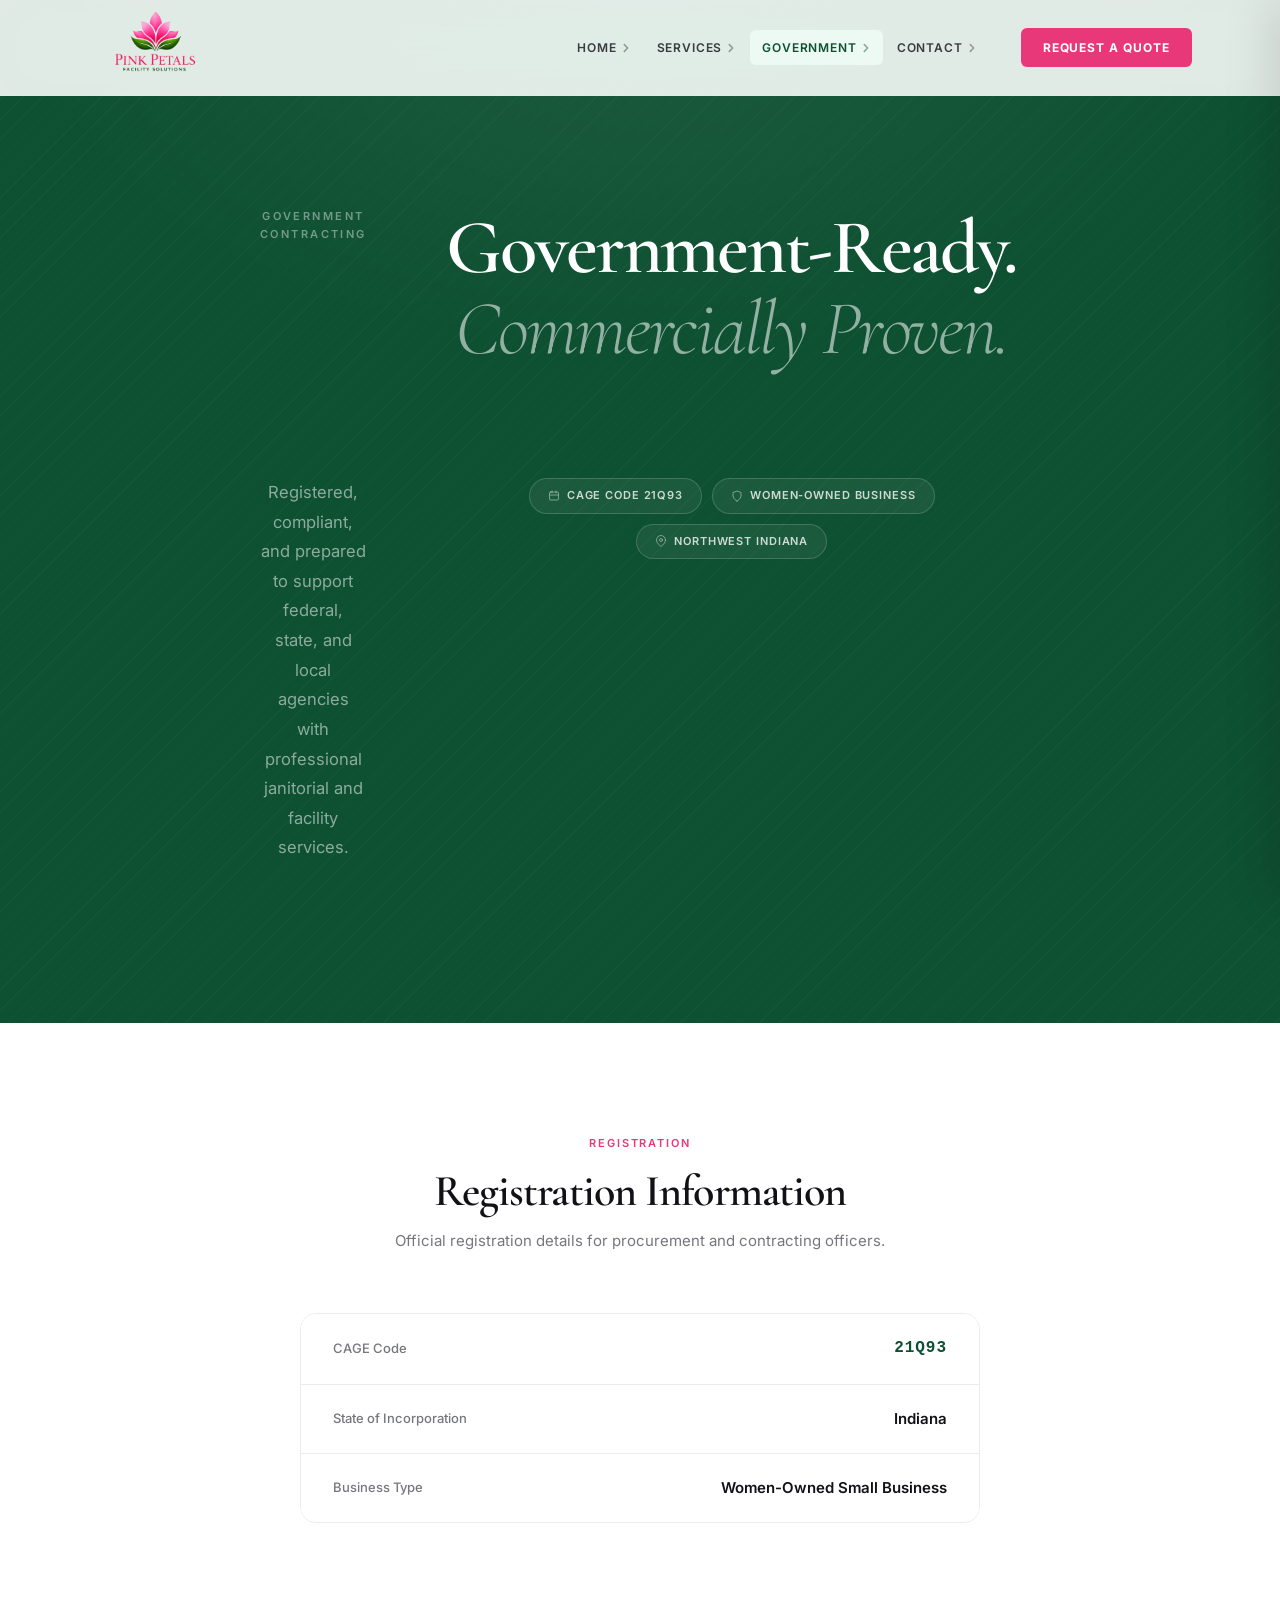
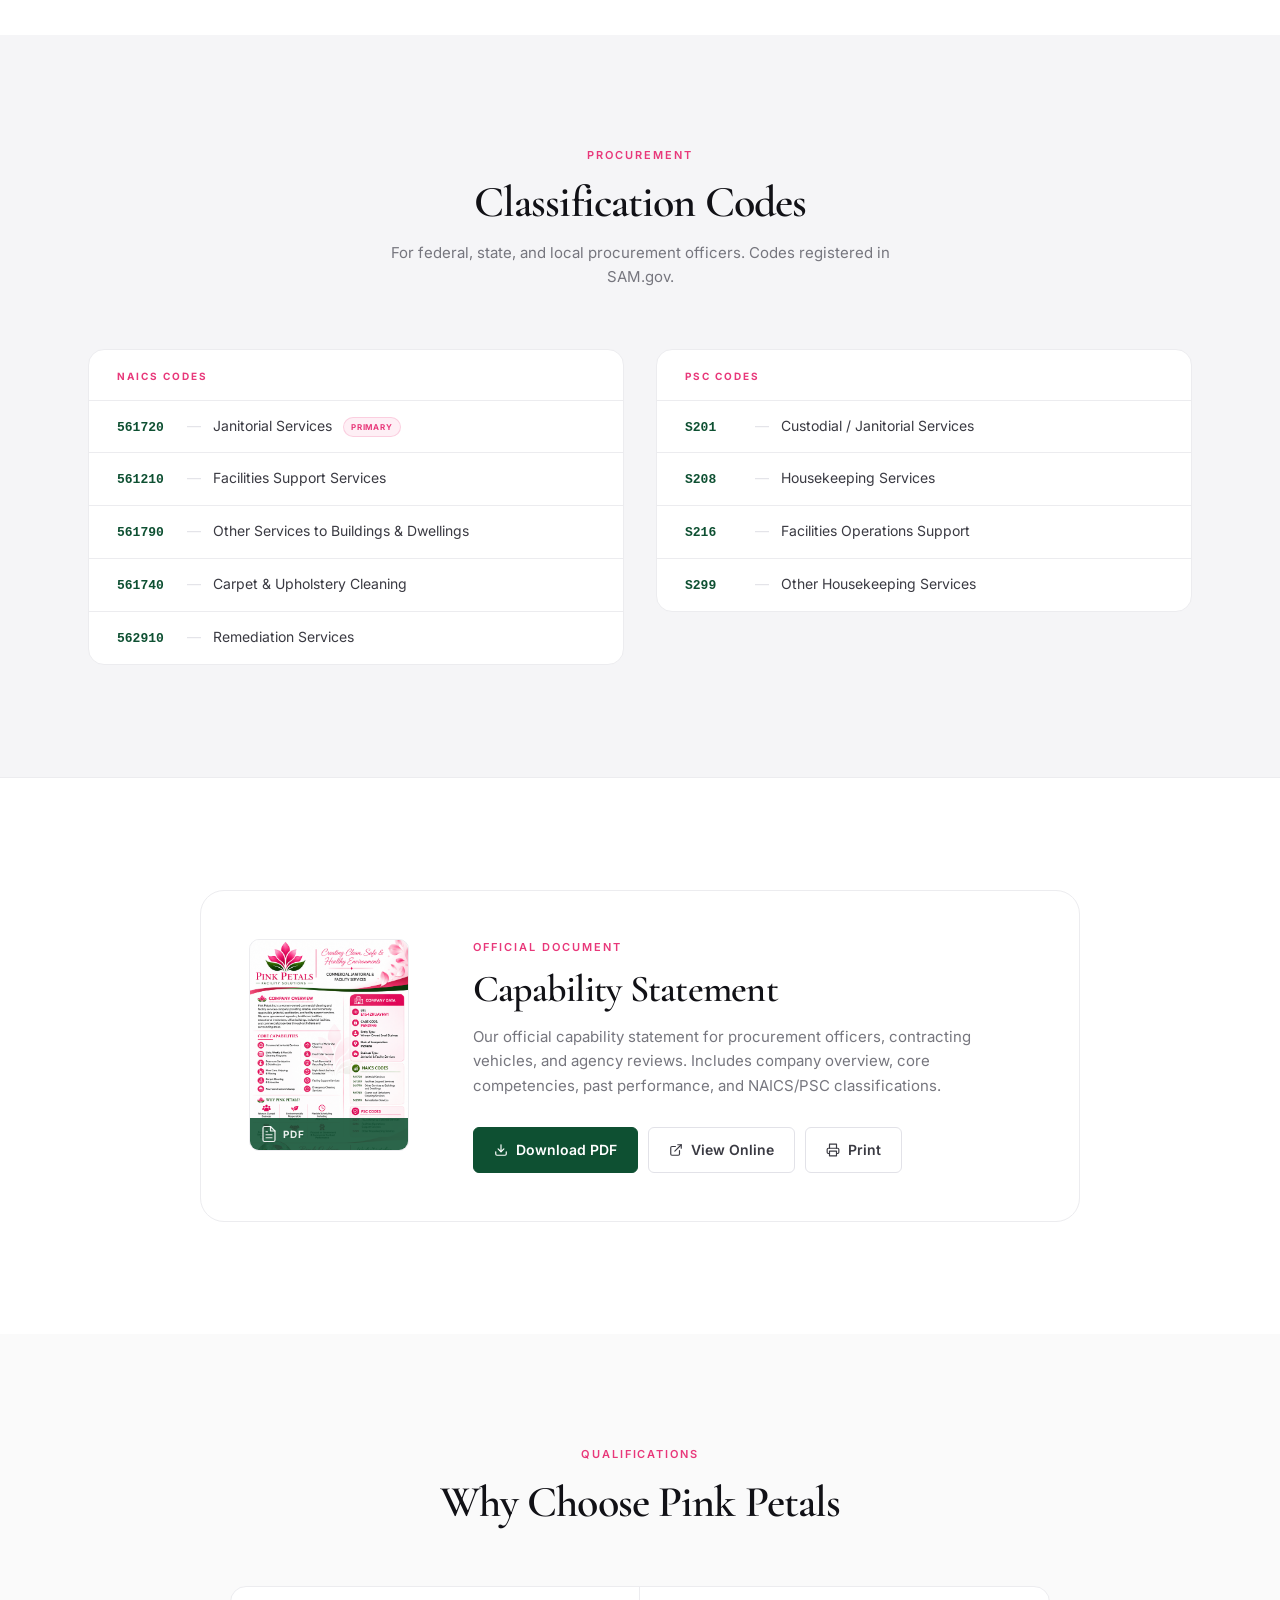
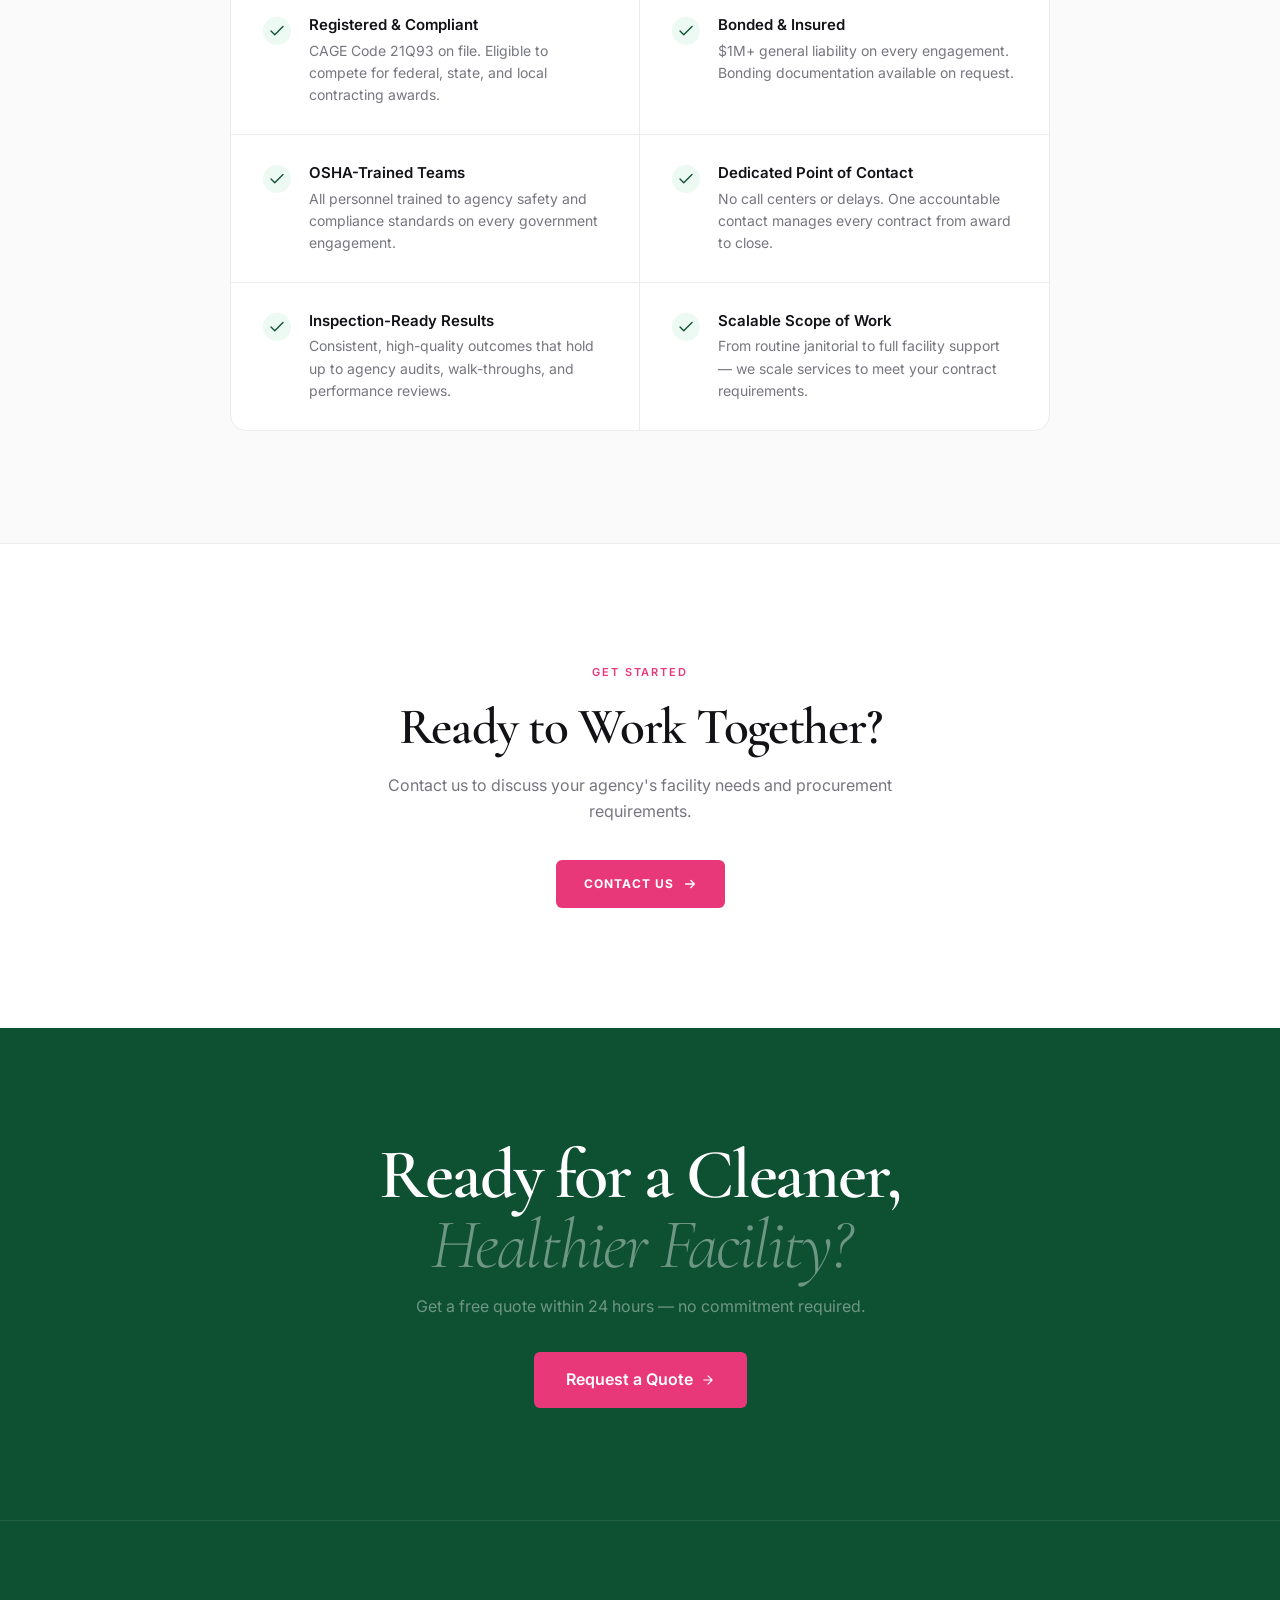
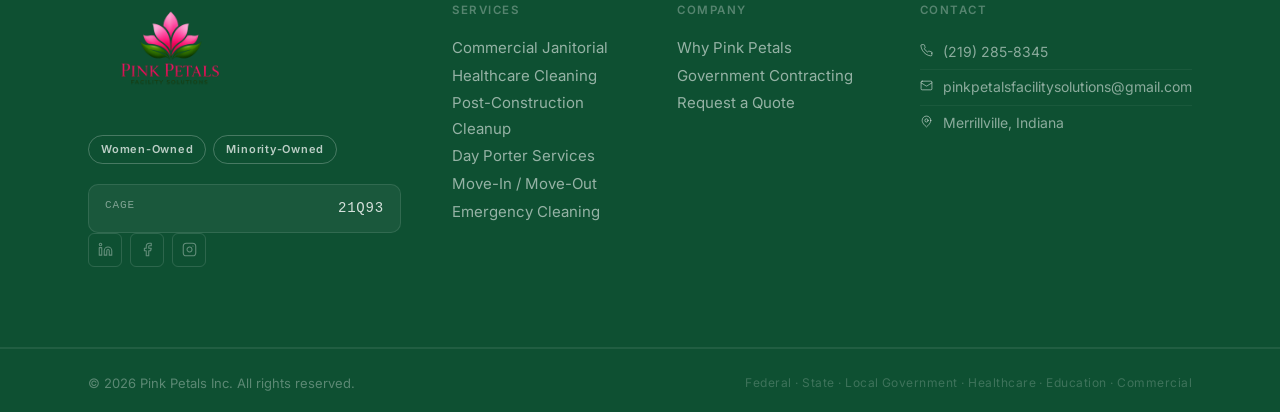
==== government.html @ 4d85bb8c "Comprehensive nav, footer, and services page overhaul Nav changes (index.html, government.html, page" ====
<!DOCTYPE html>
<html lang="en">
<head>
  <meta charset="UTF-8">
  <meta name="viewport" content="width=device-width, initial-scale=1.0">
  <title>Government Contracting — Pink Petals Facility Solutions</title>
  <meta name="description" content="Pink Petals Facility Solutions — CAGE Code 21Q93. Women-owned facility services company registered for federal, state, and local government cleaning and facility support contracts.">
  <link rel="preconnect" href="https://fonts.googleapis.com">
  <link rel="preconnect" href="https://fonts.gstatic.com" crossorigin>
  <link href="https://fonts.googleapis.com/css2?family=Cormorant+Garamond:ital,wght@0,300;0,400;0,600;1,300;1,400;1,600&family=Inter:wght@300;400;500;600;700&display=swap" rel="stylesheet">
  <link rel="stylesheet" href="css/styles.css">
  <link rel="icon" href="images/logo.png" type="image/png">
</head>
<body>


<!-- ══════════════════════════════════════════════════
     NAVIGATION
══════════════════════════════════════════════════ -->
<header class="nav" id="site-nav">
  <div class="nav-inner">

    <a href="index.html" class="nav-logo" aria-label="Pink Petals Facility Solutions — Home">
      <img src="images/logo.png" alt="Pink Petals Facility Solutions" class="nav-logo-img"
           onerror="this.style.display='none'">
    </a>

    <nav class="nav-links" aria-label="Main navigation">
      <a href="index.html" class="nav-link">Home
        <svg class="nav-link-chevron" width="10" height="10" viewBox="0 0 12 12" fill="none" stroke="currentColor" stroke-width="2" stroke-linecap="round" stroke-linejoin="round" aria-hidden="true"><polyline points="4 2 8 6 4 10"/></svg>
      </a>
      <a href="pages/services.html" class="nav-link">Services
        <svg class="nav-link-chevron" width="10" height="10" viewBox="0 0 12 12" fill="none" stroke="currentColor" stroke-width="2" stroke-linecap="round" stroke-linejoin="round" aria-hidden="true"><polyline points="4 2 8 6 4 10"/></svg>
      </a>
      <a href="government.html" class="nav-link" aria-current="page">Government
        <svg class="nav-link-chevron" width="10" height="10" viewBox="0 0 12 12" fill="none" stroke="currentColor" stroke-width="2" stroke-linecap="round" stroke-linejoin="round" aria-hidden="true"><polyline points="4 2 8 6 4 10"/></svg>
      </a>
      <a href="index.html#contact" class="nav-link">Contact
        <svg class="nav-link-chevron" width="10" height="10" viewBox="0 0 12 12" fill="none" stroke="currentColor" stroke-width="2" stroke-linecap="round" stroke-linejoin="round" aria-hidden="true"><polyline points="4 2 8 6 4 10"/></svg>
      </a>
    </nav>

    <a href="index.html#contact" class="nav-cta">Request a Quote</a>

    <button class="nav-burger" aria-label="Open menu" aria-expanded="false">
      <span></span><span></span><span></span>
    </button>

  </div>
</header>

<!-- Mobile drawer -->
<div class="drawer" id="drawer" aria-hidden="true">
  <div class="drawer-top">
    <img src="images/logo.png" alt="Pink Petals" class="drawer-logo"
         onerror="this.style.display='none'">
    <button class="drawer-x" aria-label="Close menu">&#x2715;</button>
  </div>
  <nav class="drawer-nav" aria-label="Mobile navigation">
    <a href="index.html"           class="drawer-link">Home</a>
    <a href="pages/services.html"  class="drawer-link">Services</a>
    <a href="government.html"      class="drawer-link" aria-current="page">Government</a>
    <a href="index.html#contact"   class="drawer-link">Contact</a>
  </nav>
  <div class="drawer-foot">
    <a href="index.html#contact" class="drawer-btn">Request a Quote</a>
    <a href="tel:2192858345" class="drawer-tel">(219) 285-8345</a>
  </div>
</div>
<div class="drawer-scrim" id="drawer-scrim"></div>


<!-- ══════════════════════════════════════════════════
     HERO
══════════════════════════════════════════════════ -->
<section class="government">
  <div class="wrap">
    <div class="gov-top">

      <span class="gov-eyebrow">Government Contracting</span>

      <h1 class="gov-h2">
        Government-Ready.<br>
        <em>Commercially Proven.</em>
      </h1>

      <p class="gov-lead">
        Registered, compliant, and prepared to support federal, state, and local agencies
        with professional janitorial and facility services.
      </p>

      <div class="gov-hero-badges">
        <span class="gov-hero-badge">
          <svg width="12" height="12" viewBox="0 0 24 24" fill="none" stroke="currentColor" stroke-width="2" stroke-linecap="round" stroke-linejoin="round" aria-hidden="true"><rect x="3" y="4" width="18" height="16" rx="2"/><path d="M16 2v4M8 2v4M3 10h18"/></svg>
          CAGE Code 21Q93
        </span>
        <span class="gov-hero-badge">
          <svg width="12" height="12" viewBox="0 0 24 24" fill="none" stroke="currentColor" stroke-width="2" stroke-linecap="round" stroke-linejoin="round" aria-hidden="true"><path d="M12 22s8-4 8-10V5l-8-3-8 3v7c0 6 8 10 8 10z"/></svg>
          Women-Owned Business
        </span>
        <span class="gov-hero-badge">
          <svg width="12" height="12" viewBox="0 0 24 24" fill="none" stroke="currentColor" stroke-width="2" stroke-linecap="round" stroke-linejoin="round" aria-hidden="true"><path d="M21 10c0 7-9 13-9 13s-9-6-9-13a9 9 0 0 1 18 0z"/><circle cx="12" cy="10" r="3"/></svg>
          Northwest Indiana
        </span>
      </div>

    </div>
  </div>
</section>


<!-- ══════════════════════════════════════════════════
     REGISTRATION INFORMATION
══════════════════════════════════════════════════ -->
<section class="gov-reg-section" aria-label="Registration Information">
  <div class="wrap">

    <div class="gov-reg-intro">
      <p class="eyebrow gov-reg-eyebrow">Registration</p>
      <h2 class="gov-reg-h2">Registration Information</h2>
      <p class="gov-reg-sub">Official registration details for procurement and contracting officers.</p>
    </div>

    <div class="gov-reg-card" data-reveal="up">
      <div class="gov-reg-row">
        <span class="gov-reg-label">CAGE Code</span>
        <span class="gov-reg-value gov-reg-mono">21Q93</span>
      </div>
      <div class="gov-reg-row">
        <span class="gov-reg-label">State of Incorporation</span>
        <span class="gov-reg-value">Indiana</span>
      </div>
      <div class="gov-reg-row gov-reg-row--last">
        <span class="gov-reg-label">Business Type</span>
        <span class="gov-reg-value">Women-Owned Small Business</span>
      </div>
    </div>

  </div>
</section>


<!-- ══════════════════════════════════════════════════
     NAICS & PSC CODES
══════════════════════════════════════════════════ -->
<section class="gov-codes-section" aria-labelledby="codes-heading">
  <div class="wrap">

    <div class="gov-codes-head" data-reveal="up">
      <p class="eyebrow gov-codes-eyebrow">Procurement</p>
      <h2 class="gov-codes-h2" id="codes-heading">Classification Codes</h2>
      <p class="gov-codes-sub">For federal, state, and local procurement officers. Codes registered in SAM.gov.</p>
    </div>

    <div class="gov-codes-grid" data-reveal="up" data-delay="30">

      <!-- NAICS -->
      <div class="gov-code-block">
        <span class="gov-code-label">NAICS Codes</span>

        <div class="gov-code-row">
          <span class="gov-code-num">561720</span>
          <span class="gov-code-sep">—</span>
          <span class="gov-code-desc">Janitorial Services <span class="gtb-primary">Primary</span></span>
        </div>
        <div class="gov-code-row">
          <span class="gov-code-num">561210</span>
          <span class="gov-code-sep">—</span>
          <span class="gov-code-desc">Facilities Support Services</span>
        </div>
        <div class="gov-code-row">
          <span class="gov-code-num">561790</span>
          <span class="gov-code-sep">—</span>
          <span class="gov-code-desc">Other Services to Buildings &amp; Dwellings</span>
        </div>
        <div class="gov-code-row">
          <span class="gov-code-num">561740</span>
          <span class="gov-code-sep">—</span>
          <span class="gov-code-desc">Carpet &amp; Upholstery Cleaning</span>
        </div>
        <div class="gov-code-row gov-code-row--last">
          <span class="gov-code-num">562910</span>
          <span class="gov-code-sep">—</span>
          <span class="gov-code-desc">Remediation Services</span>
        </div>
      </div>

      <!-- PSC -->
      <div class="gov-code-block">
        <span class="gov-code-label">PSC Codes</span>

        <div class="gov-code-row">
          <span class="gov-code-num">S201</span>
          <span class="gov-code-sep">—</span>
          <span class="gov-code-desc">Custodial / Janitorial Services</span>
        </div>
        <div class="gov-code-row">
          <span class="gov-code-num">S208</span>
          <span class="gov-code-sep">—</span>
          <span class="gov-code-desc">Housekeeping Services</span>
        </div>
        <div class="gov-code-row">
          <span class="gov-code-num">S216</span>
          <span class="gov-code-sep">—</span>
          <span class="gov-code-desc">Facilities Operations Support</span>
        </div>
        <div class="gov-code-row gov-code-row--last">
          <span class="gov-code-num">S299</span>
          <span class="gov-code-sep">—</span>
          <span class="gov-code-desc">Other Housekeeping Services</span>
        </div>
      </div>

    </div>
  </div>
</section>


<!-- ══════════════════════════════════════════════════
     CAPABILITY STATEMENT
══════════════════════════════════════════════════ -->
<section class="gov-cap-section" aria-labelledby="cap-heading">
  <div class="wrap">

    <div class="gov-cap-card" data-reveal="up">

      <div class="gov-cap-thumb" aria-hidden="true">
        <img src="images/capability-statement.png"
             alt="Capability Statement document preview"
             class="gov-cap-img"
             onerror="this.parentElement.classList.add('gov-cap-thumb--fallback')">
        <div class="gov-cap-thumb-overlay">
          <svg width="18" height="18" viewBox="0 0 24 24" fill="none" stroke="currentColor" stroke-width="1.6" stroke-linecap="round" stroke-linejoin="round"><path d="M14 2H6a2 2 0 0 0-2 2v16a2 2 0 0 0 2 2h12a2 2 0 0 0 2-2V8z"/><polyline points="14 2 14 8 20 8"/><line x1="16" y1="13" x2="8" y2="13"/><line x1="16" y1="17" x2="8" y2="17"/><polyline points="10 9 9 9 8 9"/></svg>
          PDF
        </div>
      </div>

      <div class="gov-cap-info">
        <p class="eyebrow gov-cap-eyebrow" id="cap-heading">Official Document</p>
        <h2 class="gov-cap-h2">Capability Statement</h2>
        <p class="gov-cap-desc">Our official capability statement for procurement officers, contracting vehicles, and agency reviews. Includes company overview, core competencies, past performance, and NAICS/PSC classifications.</p>
        <div class="gov-cap-actions">
          <a href="images/capability-statement.png" download="PinkPetals-CapabilityStatement.png" class="gov-cap-btn gov-cap-btn--primary">
            <svg width="14" height="14" viewBox="0 0 24 24" fill="none" stroke="currentColor" stroke-width="2" stroke-linecap="round" stroke-linejoin="round" aria-hidden="true"><path d="M21 15v4a2 2 0 0 1-2 2H5a2 2 0 0 1-2-2v-4"/><polyline points="7 10 12 15 17 10"/><line x1="12" y1="15" x2="12" y2="3"/></svg>
            Download PDF
          </a>
          <a href="images/capability-statement.png" target="_blank" rel="noopener" class="gov-cap-btn gov-cap-btn--ghost">
            <svg width="14" height="14" viewBox="0 0 24 24" fill="none" stroke="currentColor" stroke-width="2" stroke-linecap="round" stroke-linejoin="round" aria-hidden="true"><path d="M18 13v6a2 2 0 0 1-2 2H5a2 2 0 0 1-2-2V8a2 2 0 0 1 2-2h6"/><polyline points="15 3 21 3 21 9"/><line x1="10" y1="14" x2="21" y2="3"/></svg>
            View Online
          </a>
          <button class="gov-cap-btn gov-cap-btn--ghost" onclick="var w=window.open('images/capability-statement.png','_blank');w&&w.addEventListener('load',function(){w.print();});" aria-label="Print capability statement">
            <svg width="14" height="14" viewBox="0 0 24 24" fill="none" stroke="currentColor" stroke-width="2" stroke-linecap="round" stroke-linejoin="round" aria-hidden="true"><polyline points="6 9 6 2 18 2 18 9"/><path d="M6 18H4a2 2 0 0 1-2-2v-5a2 2 0 0 1 2-2h16a2 2 0 0 1 2 2v5a2 2 0 0 1-2 2h-2"/><rect x="6" y="14" width="12" height="8"/></svg>
            Print
          </button>
        </div>
      </div>

    </div>
  </div>
</section>


<!-- ══════════════════════════════════════════════════
     QUALIFICATIONS
══════════════════════════════════════════════════ -->
<section class="gov-qual-section" aria-labelledby="qual-heading">
  <div class="wrap">

    <div class="gov-qual-head" data-reveal="up">
      <p class="eyebrow gov-qual-eyebrow">Qualifications</p>
      <h2 class="gov-qual-h2" id="qual-heading">Why Choose Pink Petals</h2>
    </div>

    <div class="gov-qual-list" data-reveal="up" data-delay="30">

      <div class="gov-qual-item">
        <div class="gov-qual-icon" aria-hidden="true">
          <svg width="18" height="18" viewBox="0 0 24 24" fill="none" stroke="currentColor" stroke-width="1.8" stroke-linecap="round" stroke-linejoin="round"><polyline points="20 6 9 17 4 12"/></svg>
        </div>
        <div class="gov-qual-body">
          <strong class="gov-qual-title">Registered &amp; Compliant</strong>
          <p class="gov-qual-desc">CAGE Code 21Q93 on file. Eligible to compete for federal, state, and local contracting awards.</p>
        </div>
      </div>

      <div class="gov-qual-item">
        <div class="gov-qual-icon" aria-hidden="true">
          <svg width="18" height="18" viewBox="0 0 24 24" fill="none" stroke="currentColor" stroke-width="1.8" stroke-linecap="round" stroke-linejoin="round"><polyline points="20 6 9 17 4 12"/></svg>
        </div>
        <div class="gov-qual-body">
          <strong class="gov-qual-title">Bonded &amp; Insured</strong>
          <p class="gov-qual-desc">$1M+ general liability on every engagement. Bonding documentation available on request.</p>
        </div>
      </div>

      <div class="gov-qual-item">
        <div class="gov-qual-icon" aria-hidden="true">
          <svg width="18" height="18" viewBox="0 0 24 24" fill="none" stroke="currentColor" stroke-width="1.8" stroke-linecap="round" stroke-linejoin="round"><polyline points="20 6 9 17 4 12"/></svg>
        </div>
        <div class="gov-qual-body">
          <strong class="gov-qual-title">OSHA-Trained Teams</strong>
          <p class="gov-qual-desc">All personnel trained to agency safety and compliance standards on every government engagement.</p>
        </div>
      </div>

      <div class="gov-qual-item">
        <div class="gov-qual-icon" aria-hidden="true">
          <svg width="18" height="18" viewBox="0 0 24 24" fill="none" stroke="currentColor" stroke-width="1.8" stroke-linecap="round" stroke-linejoin="round"><polyline points="20 6 9 17 4 12"/></svg>
        </div>
        <div class="gov-qual-body">
          <strong class="gov-qual-title">Dedicated Point of Contact</strong>
          <p class="gov-qual-desc">No call centers or delays. One accountable contact manages every contract from award to close.</p>
        </div>
      </div>

      <div class="gov-qual-item">
        <div class="gov-qual-icon" aria-hidden="true">
          <svg width="18" height="18" viewBox="0 0 24 24" fill="none" stroke="currentColor" stroke-width="1.8" stroke-linecap="round" stroke-linejoin="round"><polyline points="20 6 9 17 4 12"/></svg>
        </div>
        <div class="gov-qual-body">
          <strong class="gov-qual-title">Inspection-Ready Results</strong>
          <p class="gov-qual-desc">Consistent, high-quality outcomes that hold up to agency audits, walk-throughs, and performance reviews.</p>
        </div>
      </div>

      <div class="gov-qual-item">
        <div class="gov-qual-icon" aria-hidden="true">
          <svg width="18" height="18" viewBox="0 0 24 24" fill="none" stroke="currentColor" stroke-width="1.8" stroke-linecap="round" stroke-linejoin="round"><polyline points="20 6 9 17 4 12"/></svg>
        </div>
        <div class="gov-qual-body">
          <strong class="gov-qual-title">Scalable Scope of Work</strong>
          <p class="gov-qual-desc">From routine janitorial to full facility support — we scale services to meet your contract requirements.</p>
        </div>
      </div>

    </div>
  </div>
</section>


<!-- ══════════════════════════════════════════════════
     CTA
══════════════════════════════════════════════════ -->
<section class="gov-cta-section">
  <div class="wrap">
    <div class="gov-cta-inner" data-reveal="up">
      <p class="eyebrow gov-cta-eyebrow">Get Started</p>
      <h2 class="gov-cta-h2">Ready to Work Together?</h2>
      <p class="gov-cta-sub">Contact us to discuss your agency's facility needs and procurement requirements.</p>
      <a href="index.html#contact" class="btn-primary">
        Contact Us
        <svg width="14" height="14" viewBox="0 0 16 16" fill="none" aria-hidden="true">
          <path d="M3 8h10M9 4l4 4-4 4" stroke="currentColor" stroke-width="1.6" stroke-linecap="round" stroke-linejoin="round"/>
        </svg>
      </a>
    </div>
  </div>
</section>


<!-- ══════════════════════════════════════════════════
     FOOTER
══════════════════════════════════════════════════ -->
<footer class="footer">

  <div class="ft-cta">
    <div class="wrap">
      <h2 class="ft-cta-h2">
        <span class="l1">Ready for a Cleaner,</span>
        <em class="l2">Healthier Facility?</em>
      </h2>
      <p class="ft-cta-sub">Get a free quote within 24 hours — no commitment required.</p>
      <a href="index.html#contact" class="ft-cta-btn">
        Request a Quote
        <svg width="14" height="14" viewBox="0 0 24 24" fill="none" stroke="currentColor" stroke-width="2" stroke-linecap="round" stroke-linejoin="round" aria-hidden="true"><path d="M5 12h14m-7-7 7 7-7 7"/></svg>
      </a>
    </div>
  </div>

  <div class="ft-body">
    <div class="wrap">
      <div class="ft-grid">

        <div class="ft-brand">
          <div class="ft-logo">
            <img src="images/logo.png" alt="Pink Petals Facility Solutions" class="ft-logo-img" onerror="this.style.display='none'">
          </div>
          <div class="ft-certs">
            <span class="ft-cert">Women-Owned</span>
            <span class="ft-cert">Minority-Owned</span>
          </div>
          <div class="ft-gov-ids">
            <div class="ft-id-row">
              <span class="ft-id-label">CAGE</span>
              <span class="ft-id-val">21Q93</span>
            </div>
          </div>
          <div class="ft-social">
            <a href="#" class="ft-soc" aria-label="LinkedIn">
              <svg width="15" height="15" fill="none" stroke="currentColor" stroke-width="1.7" stroke-linecap="round" stroke-linejoin="round" viewBox="0 0 24 24" aria-hidden="true"><path d="M16 8a6 6 0 0 1 6 6v7h-4v-7a2 2 0 0 0-2-2 2 2 0 0 0-2 2v7h-4v-7a6 6 0 0 1 6-6z"/><rect x="2" y="9" width="4" height="12"/><circle cx="4" cy="4" r="2"/></svg>
            </a>
            <a href="#" class="ft-soc" aria-label="Facebook">
              <svg width="15" height="15" fill="none" stroke="currentColor" stroke-width="1.7" stroke-linecap="round" stroke-linejoin="round" viewBox="0 0 24 24" aria-hidden="true"><path d="M18 2h-3a5 5 0 0 0-5 5v3H7v4h3v8h4v-8h3l1-4h-4V7a1 1 0 0 1 1-1h3z"/></svg>
            </a>
            <a href="#" class="ft-soc" aria-label="Instagram">
              <svg width="15" height="15" fill="none" stroke="currentColor" stroke-width="1.7" stroke-linecap="round" stroke-linejoin="round" viewBox="0 0 24 24" aria-hidden="true"><rect x="2" y="2" width="20" height="20" rx="5" ry="5"/><path d="M16 11.37A4 4 0 1 1 12.63 8 4 4 0 0 1 16 11.37z"/><line x1="17.5" y1="6.5" x2="17.51" y2="6.5"/></svg>
            </a>
          </div>
        </div>

        <div class="ft-col">
          <p class="ft-col-head">Services</p>
          <ul class="ft-links">
            <li><a href="pages/services.html#commercial-janitorial">Commercial Janitorial</a></li>
            <li><a href="pages/services.html#healthcare-cleaning">Healthcare Cleaning</a></li>
            <li><a href="pages/services.html#post-construction">Post-Construction Cleanup</a></li>
            <li><a href="pages/services.html#day-porter">Day Porter Services</a></li>
            <li><a href="pages/services.html#move-in-out">Move-In / Move-Out</a></li>
            <li><a href="pages/services.html#emergency-cleaning">Emergency Cleaning</a></li>
          </ul>
        </div>

        <div class="ft-col">
          <p class="ft-col-head">Company</p>
          <ul class="ft-links">
            <li><a href="index.html#why">Why Pink Petals</a></li>
            <li><a href="government.html" aria-current="page">Government Contracting</a></li>
            <li><a href="index.html#contact">Request a Quote</a></li>
          </ul>
        </div>

        <div class="ft-col">
          <p class="ft-col-head">Contact</p>
          <div class="ft-contact-list">
            <a href="tel:2192858345" class="ft-contact-item">
              <svg width="13" height="13" viewBox="0 0 24 24" fill="none" stroke="currentColor" stroke-width="1.8" stroke-linecap="round" stroke-linejoin="round" aria-hidden="true"><path d="M22 16.92v3a2 2 0 0 1-2.18 2 19.79 19.79 0 0 1-8.63-3.07A19.5 19.5 0 0 1 4.69 12a19.79 19.79 0 0 1-3.07-8.67A2 2 0 0 1 3.6 1.18h3a2 2 0 0 1 2 1.72 12.84 12.84 0 0 0 .7 2.81 2 2 0 0 1-.45 2.11L7.91 8.69a16 16 0 0 0 6 6l1.27-.88a2 2 0 0 1 2.11-.45 12.84 12.84 0 0 0 2.81.7A2 2 0 0 1 22 16.92z"/></svg>
              (219) 285-8345
            </a>
            <a href="mailto:pinkpetalsfacilitysolutions@gmail.com" class="ft-contact-item">
              <svg width="13" height="13" viewBox="0 0 24 24" fill="none" stroke="currentColor" stroke-width="1.8" stroke-linecap="round" stroke-linejoin="round" aria-hidden="true"><rect x="2" y="4" width="20" height="16" rx="2"/><path d="m22 7-8.97 5.7a1.94 1.94 0 0 1-2.06 0L2 7"/></svg>
              pinkpetalsfacilitysolutions@gmail.com
            </a>
            <span class="ft-contact-item">
              <svg width="13" height="13" viewBox="0 0 24 24" fill="none" stroke="currentColor" stroke-width="1.8" stroke-linecap="round" stroke-linejoin="round" aria-hidden="true"><path d="M20 10c0 6-8 12-8 12s-8-6-8-12a8 8 0 0 1 16 0z"/><circle cx="12" cy="10" r="3"/></svg>
              Merrillville, Indiana
            </span>
          </div>
        </div>

      </div>
    </div>
  </div>

  <div class="ft-bar">
    <div class="ft-bar-inner">
      <p class="ft-bar-copy">&copy; 2026 Pink Petals Inc. All rights reserved.</p>
      <p class="ft-bar-sectors">Federal &middot; State &middot; Local Government &middot; Healthcare &middot; Education &middot; Commercial</p>
    </div>
  </div>

</footer>

<script src="js/main.js"></script>
</body>
</html>
---- css/styles.css ----
/* Pink Petals Facility Solutions — Design System v3
   White-first · Emerald · Pink accent
   Apple / Four Seasons / Tesla quality baseline
   ================================================================= */

/* ── TOKENS ──────────────────────────────────────────────────────── */
:root {
  /* luxury section spacing — generous white space */
  --c-white:           #ffffff;
  --c-bg:              #ffffff;
  --c-bg-subtle:       #fafafa;
  --c-bg-alt:          #f5f5f7;
  --c-emerald:         #0E5032;
  --c-emerald-hover:   #093D25;
  --c-emerald-subtle:  #edfaf3;
  --c-emerald-border:  rgba(14,80,50,0.14);
  --c-pink:            #E8387A;
  --c-pink-hover:      #D12A6A;
  --c-text:            #111116;
  --c-text-2:          #3A3A42;
  --c-text-3:          #76767E;
  --c-text-4:          #A0A0AA;
  --c-border:          #E2E2E8;
  --c-border-soft:     #ECECEF;

  --f-display: 'Cormorant Garamond', Georgia, 'Times New Roman', serif;
  --f-sans:    'Inter', -apple-system, BlinkMacSystemFont, 'Segoe UI', sans-serif;
  --f-mono:    'SF Mono', 'Fira Code', 'Roboto Mono', monospace;

  --fw-light:    300;
  --fw-regular:  400;
  --fw-medium:   500;
  --fw-semibold: 600;
  --fw-bold:     700;

  --section-py: clamp(96px, 11vw, 144px);
  --max-w:      1200px;
  --nav-h:      96px;

  --radius-sm:   6px;
  --radius-md:   10px;
  --radius-lg:   16px;
  --radius-xl:   24px;
  --radius-2xl:  32px;
  --radius-full: 9999px;

  --shadow-sm: 0 1px 3px rgba(0,0,0,0.05), 0 4px 14px rgba(0,0,0,0.04);
  --shadow-md: 0 4px 16px rgba(0,0,0,0.07), 0 14px 40px rgba(0,0,0,0.06);
  --shadow-lg: 0 8px 32px rgba(0,0,0,0.09), 0 24px 64px rgba(0,0,0,0.07);

  --ease-spring: cubic-bezier(0.16, 1, 0.3, 1);
  --ease-out:    cubic-bezier(0.0, 0, 0.2, 1);
}

/* ── RESET ───────────────────────────────────────────────────────── */
*, *::before, *::after { box-sizing: border-box; margin: 0; padding: 0; }
html { scroll-behavior: smooth; -webkit-text-size-adjust: 100%; }
body {
  font-family: var(--f-sans);
  font-size: 1rem;
  line-height: 1.6;
  color: var(--c-text);
  background: var(--c-bg);
  overflow-x: hidden;
}
img  { display: block; max-width: 100%; }
a    { color: inherit; text-decoration: none; }
button { cursor: pointer; border: none; background: none; font: inherit; }
ul, ol { list-style: none; }

/* ── UTILITIES ───────────────────────────────────────────────────── */
.wrap {
  max-width: var(--max-w);
  margin: 0 auto;
  padding: 0 clamp(20px, 4vw, 48px);
}
.eyebrow {
  font-size: 0.6875rem;
  font-weight: var(--fw-semibold);
  letter-spacing: 0.18em;
  text-transform: uppercase;
  color: var(--c-pink);
}

/* ── NAVIGATION ──────────────────────────────────────────────────── */
.nav {
  position: fixed;
  inset: 0 0 auto 0;
  z-index: 100;
  height: var(--nav-h);
  background: rgba(255,255,255,0.88);
  backdrop-filter: blur(20px) saturate(1.6);
  -webkit-backdrop-filter: blur(20px) saturate(1.6);
  border-bottom: 1px solid transparent;
  transition: border-color 0.3s ease, box-shadow 0.3s ease;
  animation: nav-enter 0.70s var(--ease-spring) both;
}
.nav.scrolled {
  border-bottom-color: var(--c-border-soft);
  box-shadow: 0 1px 20px rgba(0,0,0,0.06);
}
.nav-inner {
  max-width: var(--max-w);
  margin: 0 auto;
  padding: 0 clamp(20px, 4vw, 48px);
  height: 100%;
  display: flex;
  align-items: center;
  gap: 32px;
}
.nav-logo {
  flex-shrink: 0;
  display: flex;
  align-items: center;
  gap: 12px;
  margin-right: auto;
  text-decoration: none;
}
.nav-logo-img {
  height: 90px;
  width: auto;
  object-fit: contain;
  display: block;
  animation: logo-bloom 1.0s var(--ease-spring) 0.06s both;
}

.nav-links {
  display: flex;
  align-items: center;
  gap: 2px;
  animation: enter-up 0.80s var(--ease-spring) 0.28s both;
}
.nav-link {
  display: inline-flex;
  align-items: center;
  gap: 4px;
  font-size: 0.75rem;
  font-weight: var(--fw-semibold);
  letter-spacing: 0.07em;
  text-transform: uppercase;
  color: var(--c-text-2);
  padding: 8px 12px;
  border-radius: var(--radius-sm);
  transition: color 0.2s, background 0.2s;
  white-space: nowrap;
}
.nav-link:hover { color: var(--c-text); background: var(--c-bg-alt); }
.nav-link-chevron { opacity: 0.45; flex-shrink: 0; transition: transform 0.2s ease, opacity 0.2s; }
.nav-link:hover .nav-link-chevron { opacity: 0.85; transform: translateX(2px); }
.nav-cta {
  font-size: 0.75rem;
  font-weight: var(--fw-bold);
  color: var(--c-white);
  background: var(--c-pink);
  padding: 10px 22px;
  border-radius: var(--radius-sm);
  transition: background 0.2s, transform 0.18s, box-shadow 0.2s;
  white-space: nowrap;
  text-transform: uppercase;
  letter-spacing: 0.08em;
  animation: enter-up 0.80s var(--ease-spring) 0.36s both;
}
.nav-cta:hover { background: var(--c-pink-hover); transform: translateY(-1px); box-shadow: 0 6px 20px rgba(232,56,122,0.30); }
.nav-burger {
  display: none;
  flex-direction: column;
  justify-content: center;
  gap: 5px;
  padding: 8px;
  border-radius: var(--radius-sm);
}
.nav-burger span {
  display: block;
  width: 22px;
  height: 2px;
  background: var(--c-text);
  border-radius: 2px;
  transition: transform 0.28s ease, opacity 0.28s ease;
}

/* ── MOBILE DRAWER ───────────────────────────────────────────────── */
.drawer {
  position: fixed;
  inset: 0 0 0 auto;
  width: min(320px, 88vw);
  background: var(--c-white);
  z-index: 200;
  transform: translateX(100%);
  transition: transform 0.38s var(--ease-spring);
  display: flex;
  flex-direction: column;
  padding: 20px 24px 32px;
  box-shadow: -8px 0 48px rgba(0,0,0,0.12);
}
.drawer.open { transform: translateX(0); }
.drawer-top { display: flex; align-items: center; justify-content: space-between; margin-bottom: 28px; }
.drawer-logo { height: 100px; width: auto; object-fit: contain; }
.drawer-x { font-size: 1.1rem; color: var(--c-text-3); padding: 8px; border-radius: var(--radius-sm); transition: color 0.2s, background 0.2s; }
.drawer-x:hover { color: var(--c-text); background: var(--c-bg-alt); }
.drawer-nav { display: flex; flex-direction: column; gap: 2px; }
.drawer-link { font-size: 1rem; font-weight: var(--fw-medium); color: var(--c-text-2); padding: 11px 14px; border-radius: var(--radius-md); transition: color 0.2s, background 0.2s; }
.drawer-link:hover { color: var(--c-text); background: var(--c-bg-alt); }
.drawer-foot { margin-top: auto; display: flex; flex-direction: column; gap: 10px; }
.drawer-btn { display: block; text-align: center; padding: 13px 24px; background: var(--c-emerald); color: var(--c-white); font-size: 0.9375rem; font-weight: var(--fw-semibold); border-radius: var(--radius-md); transition: background 0.2s; }
.drawer-btn:hover { background: var(--c-emerald-hover); }
.drawer-tel { display: block; text-align: center; font-size: 0.875rem; color: var(--c-text-3); padding: 6px; transition: color 0.2s; }
.drawer-tel:hover { color: var(--c-text); }
.drawer-scrim {
  position: fixed; inset: 0;
  background: rgba(0,0,0,0.38);
  z-index: 150;
  opacity: 0; pointer-events: none;
  transition: opacity 0.35s ease;
  backdrop-filter: blur(2px);
  -webkit-backdrop-filter: blur(2px);
}
.drawer-scrim.open { opacity: 1; pointer-events: all; }

/* ── INTRO OVERLAY ──────────────────────────────────────────────── */
/*
 * Full-screen brand splash — plays once per session.
 * Logo blooms via CSS keyframe; overlay fades via JS-triggered class.
 * Skipped when prefers-reduced-motion is set or session flag is found.
 */
/* Cinematic petal-explosion intro — canvas-driven, JS-controlled */
#intro-overlay {
  position: fixed; inset: 0; z-index: 9998;
  background: #FAF9F7;
  pointer-events: none;
}
#intro-overlay.io-gone { display: none; }

@media (prefers-reduced-motion: reduce) {
  #intro-overlay { display: none !important; }
}

/* ── HERO ────────────────────────────────────────────────────────── */
.hero {
  position: relative;
  min-height: 100svh;
  display: flex;
  align-items: stretch;
  padding-top: var(--nav-h);
  overflow: hidden;
  background: var(--c-white);
}
.hero-bg { display: none; }
.hero-layout {
  position: relative; z-index: 1;
  max-width: var(--max-w);
  margin: 0 auto;
  /* right: 0 so photo column bleeds flush to container edge */
  padding: clamp(40px, 6vw, 72px) 0 clamp(40px, 6vw, 72px) clamp(20px, 4vw, 48px);
  display: grid;
  grid-template-columns: 42% 1fr;
  gap: clamp(0px, 1vw, 8px);
  align-items: center;
  width: 100%;
}
.hero-text { display: flex; flex-direction: column; justify-content: center; }
.hero-eyebrow {
  margin-bottom: 20px;
  animation: enter-up 0.75s var(--ease-spring) 0.20s both;
}
.hero-eyebrow-label {
  font-size: 0.6875rem;
  font-weight: var(--fw-bold);
  letter-spacing: 0.20em;
  text-transform: uppercase;
  color: var(--c-pink);
}
.hero-h1 {
  display: flex; flex-direction: column;
  font-family: var(--f-display);
  font-size: clamp(3rem, 5.6vw, 5.25rem);
  line-height: 1.0;
  letter-spacing: -0.015em;
  margin-bottom: 24px;
}
.hh-intro   { font-weight: var(--fw-light); color: var(--c-text-3); animation: enter-up 0.85s var(--ease-spring) 0.28s both; }
.hh-strong  { font-weight: var(--fw-bold); color: var(--c-text); animation: enter-up 0.85s var(--ease-spring) 0.38s both; }
.hh-accent  { font-weight: var(--fw-bold); color: var(--c-text); animation: enter-up 0.85s var(--ease-spring) 0.48s both; }
.hh-strong2 { font-weight: var(--fw-regular); font-style: italic; color: var(--c-pink); animation: enter-up 0.85s var(--ease-spring) 0.58s both; }

.hero-sub {
  font-size: clamp(0.875rem, 1.1vw, 1rem);
  line-height: 1.7;
  color: var(--c-text-3);
  max-width: 440px;
  margin-bottom: 32px;
  animation: enter-up 0.85s var(--ease-spring) 0.68s both;
}
.hero-actions {
  display: flex; flex-wrap: wrap; gap: 12px;
  animation: enter-up 0.85s var(--ease-spring) 0.78s both;
}
.btn-primary {
  display: inline-flex; align-items: center; gap: 8px;
  padding: 14px 28px;
  background: var(--c-pink); color: var(--c-white);
  font-size: 0.75rem; font-weight: var(--fw-bold);
  text-transform: uppercase; letter-spacing: 0.10em;
  border-radius: var(--radius-sm);
  transition: background 0.2s, transform 0.2s, box-shadow 0.2s;
}
.btn-primary:hover { background: var(--c-pink-hover); transform: translateY(-2px); box-shadow: 0 8px 24px rgba(232,56,122,0.32); }
.btn-ghost {
  display: inline-flex; align-items: center; gap: 8px;
  padding: 13px 28px;
  color: var(--c-text-2); font-size: 0.75rem; font-weight: var(--fw-semibold);
  text-transform: uppercase; letter-spacing: 0.10em;
  border: 1.5px solid var(--c-border); border-radius: var(--radius-sm);
  transition: border-color 0.2s, color 0.2s, background 0.2s, transform 0.2s;
}
.btn-ghost:hover { border-color: var(--c-text-2); color: var(--c-text); background: var(--c-bg-alt); transform: translateY(-1px); }
.hero-photo-col {
  position: relative;
  align-self: stretch;
  display: flex;
  align-items: center;
  /* bleed to right edge of the container's right padding */
  margin-right: calc(-1 * clamp(20px, 4vw, 48px));
  animation: enter-right 1.1s var(--ease-spring) 0.16s both;
}
.hero-photo-wrap {
  position: relative;
  border-radius: 0;
  overflow: hidden;
  width: 100%;
  height: calc(100svh - var(--nav-h) - clamp(40px, 6vw, 72px));
  min-height: 420px;
  max-height: 820px;
  background: var(--c-bg-alt);
  will-change: transform;
}
.hero-photo {
  width: 100%; height: 100%; object-fit: cover; object-position: center 28%; display: block;
  /* Mask dissolves only the outer left edge (0→5%) — center fully untouched */
  -webkit-mask-image: linear-gradient(to right, transparent 0%, black 5%, black 100%);
  mask-image:         linear-gradient(to right, transparent 0%, black 5%, black 100%);
}
/* Ghost bottom fade — only the very last strip, not a visible overlay */
.hero-photo-fade {
  position: absolute; inset: 0;
  background: linear-gradient(to bottom, transparent 84%, rgba(250,249,247,0.18) 100%);
  pointer-events: none;
}

/* ── HERO KEYFRAMES ──────────────────────────────────────────────── */
@keyframes nav-enter    { from { opacity:0; transform:translateY(-16px); } to { opacity:1; transform:none; } }
@keyframes logo-bloom   { from { opacity:0; transform:scale(0.78); filter:blur(8px); } to { opacity:1; transform:scale(1); filter:blur(0); } }
@keyframes enter-up     { from { opacity:0; transform:translateY(24px); } to { opacity:1; transform:none; } }
@keyframes enter-right  { from { opacity:0; transform:translateX(64px); } to { opacity:1; transform:none; } }
@keyframes trust-in     { from { opacity:0; transform:translateY(8px); } to { opacity:1; transform:none; } }

@media (prefers-reduced-motion: reduce) {
  .nav, .nav-logo-img, .nav-links, .nav-cta,
  .hero-eyebrow, .hh-intro, .hh-strong, .hh-accent, .hh-strong2,
  .hero-sub, .hero-actions, .hero-photo-col {
    animation: none !important;
    opacity: 1 !important;
    transform: none !important;
    filter: none !important;
  }
}

/* ── HERO INTRO ANIMATION OFFSETS ───────────────────────────────── */
/*
 * When --intro-off is set (first-visit, set by head script), hero
 * elements defer their animations until the intro overlay clears.
 * Defaults to 0s — return visits use the original timing unchanged.
 */
.hero-photo-col { animation-delay: calc(var(--intro-off, 0s) + 0.16s); }
.hero-eyebrow   { animation-delay: calc(var(--intro-off, 0s) + 0.20s); }
.hh-intro       { animation-delay: calc(var(--intro-off, 0s) + 0.28s); }
.hh-strong      { animation-delay: calc(var(--intro-off, 0s) + 0.38s); }
.hh-accent      { animation-delay: calc(var(--intro-off, 0s) + 0.48s); }
.hh-strong2     { animation-delay: calc(var(--intro-off, 0s) + 0.58s); }
.hero-sub       { animation-delay: calc(var(--intro-off, 0s) + 0.68s); }
.hero-actions   { animation-delay: calc(var(--intro-off, 0s) + 0.78s); }

/* ── PETAL TRANSITION SYSTEM ─────────────────────────────────────── */
/*
 * Three petal variants, refined to more closely echo the Pink Petals
 * logo — elongated shoulders, tapered tips, richer gradient.
 *   v1 — classic elongated petal (primary)
 *   v2 — fuller inner petal (softer)
 *   v3 — slim pointed accent (lightest)
 */
.petal-fx {
  position: fixed;
  pointer-events: none;
  z-index: 50;
  will-change: transform, opacity;
  /* v1: rounded shoulders → tapered tip, closely mirrors logo petal silhouette */
  border-radius: 48% 48% 28% 28% / 64% 64% 36% 36%;
  background: linear-gradient(
    163deg,
    rgba(232, 56, 122, var(--peak, 0.65)) 0%,
    rgba(220, 48, 110, 0.22)              48%,
    rgba(232, 56, 122, 0.03)              100%
  );
  animation: petal-fx-float var(--dur, 2s) var(--delay, 0s)
             cubic-bezier(0.20, 0.62, 0.36, 1) both;
}
/* v2 — fuller inner petal, wider and rounder */
.petal-fx[data-v="2"] {
  border-radius: 50% 50% 42% 42% / 44% 44% 56% 56%;
  background: linear-gradient(
    163deg,
    rgba(218, 44, 108, var(--peak, 0.60)) 0%,
    rgba(236, 88, 150, 0.18)              52%,
    rgba(255, 140, 190, 0.03)             100%
  );
}
/* v3 — slim pointed accent petal */
.petal-fx[data-v="3"] {
  border-radius: 42% 42% 16% 16% / 74% 74% 26% 26%;
  background: linear-gradient(
    163deg,
    rgba(232, 56, 122, var(--peak, 0.62)) 0%,
    rgba(232, 56, 122, 0.16)              52%,
    rgba(232, 56, 122, 0.02)              100%
  );
}

@keyframes petal-fx-float {
  0%   {
    opacity: 0;
    transform: translate(0, 0) rotate(var(--r0, 0deg)) scale(0.50);
  }
  10%  { opacity: 1; }
  62%  { opacity: 0.82; }
  100% {
    opacity: 0;
    transform: translate(var(--dx, 40px), var(--dy, -72px))
               rotate(var(--r1, 160deg))
               scale(0.96);
  }
}

@media (prefers-reduced-motion: reduce) {
  .petal-fx { display: none !important; }
}

/* ── TRUST BAR ───────────────────────────────────────────────────── */
.trust-strip {
  position: relative; overflow: hidden;
  height: 52px; display: flex; align-items: center;
  background: #0A2218;
  animation: trust-in 0.55s var(--ease-out) 1.40s both;
}
.trust-strip::before, .trust-strip::after {
  content: ''; position: absolute; inset: 0 auto 0 0;
  width: 100px; z-index: 2; pointer-events: none;
}
.trust-strip::before { background: linear-gradient(to right, #0A2218 40%, transparent); }
.trust-strip::after  { left: auto; right: 0; background: linear-gradient(to left, #0A2218 40%, transparent); }
.trust-track {
  display: inline-flex; align-items: center; white-space: nowrap;
  will-change: transform;
  animation: trust-scroll 40s 1.80s linear infinite;
}
.trust-strip:hover .trust-track { animation-play-state: paused; }
@keyframes trust-scroll { from { transform: translateX(0); } to { transform: translateX(-50%); } }
.ti { display: inline-flex; align-items: center; gap: 8px; padding: 0 24px; font-size: 0.6875rem; font-weight: var(--fw-semibold); letter-spacing: 0.09em; text-transform: uppercase; color: rgba(255,255,255,0.90); white-space: nowrap; }
.ti-icon { color: rgba(255,255,255,0.60); flex-shrink: 0; }
.ti-sep  { display: inline-flex; align-items: center; color: rgba(255,255,255,0.25); flex-shrink: 0; }
@media (prefers-reduced-motion: reduce) { .trust-track { animation: none !important; } .trust-strip { animation: none; opacity: 1; } }

/* ── SCROLL REVEAL ───────────────────────────────────────────────── */
[data-reveal] {
  opacity: 0; transform: translateY(28px);
  transition: opacity 0.65s var(--ease-spring), transform 0.65s var(--ease-spring);
}
[data-reveal].revealed { opacity: 1; transform: none; }
@media (prefers-reduced-motion: reduce) { [data-reveal] { opacity: 1; transform: none; transition: none; } }

/* ── SECTION HEADERS ─────────────────────────────────────────────── */
.section-head { text-align: center; max-width: 600px; margin: 0 auto clamp(48px, 6vw, 72px); }
.section-eyebrow { margin-bottom: 14px; }
.section-h2 {
  font-family: var(--f-display);
  font-size: clamp(2.25rem, 3.5vw, 3.25rem);
  font-weight: var(--fw-semibold);
  line-height: 1.08; letter-spacing: -0.025em; color: var(--c-text);
}
.section-h2 em { font-style: italic; font-weight: var(--fw-regular); color: var(--c-text-3); }
.section-sub { font-size: 1rem; color: var(--c-text-3); line-height: 1.65; margin-top: 14px; }

/* ── SERVICES — photo cards with gradient backgrounds ────────────── */
.services {
  padding: var(--section-py) 0;
  background: var(--c-white);
}
.svc-grid {
  display: grid;
  grid-template-columns: repeat(4, 1fr);
  gap: clamp(10px, 1.4vw, 16px);
}
.svc-photo-card {
  position: relative; overflow: hidden;
  border-radius: var(--radius-lg);
  aspect-ratio: 4/3;
  display: block;
  cursor: pointer;
  box-shadow: var(--shadow-sm);
  transition: box-shadow 0.4s var(--ease-spring), transform 0.4s var(--ease-spring);
}
.svc-photo-card:hover { box-shadow: 0 20px 56px rgba(0,0,0,0.22), 0 6px 18px rgba(0,0,0,0.12); transform: translateY(-6px); }
.svc-photo-bg {
  position: absolute; inset: 0;
  background-size: cover;
  background-position: center;
  transition: transform 0.75s var(--ease-spring);
  will-change: transform;
}
.svc-photo-card:hover .svc-photo-bg { transform: scale(1.08); }
/* Subtle cross-hatch texture overlay */
.svc-photo-bg::after {
  content: '';
  position: absolute; inset: 0;
  background-image: repeating-linear-gradient(45deg, rgba(255,255,255,0.025) 0px, rgba(255,255,255,0.025) 1px, transparent 1px, transparent 8px);
  pointer-events: none;
}
.svc-photo-overlay {
  position: absolute; inset: 0;
  background: linear-gradient(to top, rgba(0,0,0,0.80) 0%, rgba(0,0,0,0.40) 42%, rgba(0,0,0,0.06) 100%);
}
.svc-photo-content {
  position: absolute; bottom: 0; left: 0; right: 0;
  padding: clamp(18px, 2.5vw, 26px);
}
.svc-photo-title {
  font-family: var(--f-display);
  font-size: clamp(1.0625rem, 1.35vw, 1.3rem);
  font-weight: var(--fw-semibold);
  color: #fff;
  line-height: 1.2;
  margin-bottom: 6px;
  display: inline-block;
  position: relative;
}
.svc-photo-title::after {
  content: '';
  position: absolute;
  bottom: -4px; left: 0; width: 100%; height: 2px;
  background: var(--c-pink);
  transform: scaleX(0); transform-origin: left;
  transition: transform 0.35s var(--ease-spring);
}
.svc-photo-card:hover .svc-photo-title::after { transform: scaleX(1); }
.svc-photo-desc { font-size: 0.8125rem; color: rgba(255,255,255,0.65); line-height: 1.5; margin-bottom: 8px; }
.svc-photo-cta {
  font-size: 0.6875rem; font-weight: var(--fw-bold);
  letter-spacing: 0.12em; text-transform: uppercase;
  color: var(--c-pink);
  display: block;
  margin-top: 10px;
}

/* Service card photo backgrounds */
.svc-bg-1 { background: #0a2e1a url('https://images.unsplash.com/photo-1581578731548-c64695cc6952?w=1200&auto=format&fit=crop&q=80') center/cover no-repeat; } /* Commercial Janitorial */
.svc-bg-2 { background: #062020 url('https://images.unsplash.com/photo-1519494026892-80bbd2d6fd0d?w=1200&auto=format&fit=crop&q=80') center/cover no-repeat; } /* Healthcare */
.svc-bg-3 { background: #141520 url('https://images.unsplash.com/photo-1504917595217-d4dc5ebe6122?w=1200&auto=format&fit=crop&q=80') center/cover no-repeat; } /* Industrial */
.svc-bg-4 { background: #1a120a url('https://images.unsplash.com/photo-1558618666-fcd25c85cd64?w=1200&auto=format&fit=crop&q=80') center/cover no-repeat; } /* Floor Care */
.svc-bg-5 { background: #101218 url('https://images.unsplash.com/photo-1504307651254-35680f356dfd?w=1200&auto=format&fit=crop&q=80') center/cover no-repeat; } /* Post-Construction */
.svc-bg-6 { background: #06111e url('https://images.unsplash.com/photo-1497366216548-37526070297c?w=1200&auto=format&fit=crop&q=80') center/cover no-repeat; } /* Day Porter */
.svc-bg-7 { background: #071808 url('https://images.unsplash.com/photo-1560440021-33f9b867899d?w=1200&auto=format&fit=crop&q=80') center/cover no-repeat; } /* Move-In/Out */
.svc-bg-8 { background: #1a0608 url('https://images.unsplash.com/photo-1563453392212-326f5e854473?w=1200&auto=format&fit=crop&q=80') center/cover no-repeat; } /* Emergency */

/* ── INDUSTRIES — photo cards with gradient backgrounds ──────────── */
.industries {
  padding: var(--section-py) 0;
  background: var(--c-bg-subtle);
}
.ind-grid {
  display: grid;
  grid-template-columns: repeat(4, 1fr);
  gap: clamp(10px, 1.4vw, 16px);
}
.ind-photo-card {
  position: relative; overflow: hidden;
  border-radius: var(--radius-lg);
  aspect-ratio: 4/3;
  display: block;
  cursor: pointer;
  box-shadow: var(--shadow-sm);
  transition: box-shadow 0.4s var(--ease-spring), transform 0.4s var(--ease-spring);
}
.ind-photo-card:hover { box-shadow: 0 20px 56px rgba(0,0,0,0.22); transform: translateY(-4px); }
.ind-photo-bg {
  position: absolute; inset: 0;
  background-size: cover;
  background-position: center;
  transition: transform 0.75s var(--ease-spring);
  will-change: transform;
}
.ind-photo-card:hover .ind-photo-bg { transform: scale(1.07); }
.ind-photo-bg::after {
  content: ''; position: absolute; inset: 0;
  background-image: repeating-linear-gradient(45deg, rgba(255,255,255,0.025) 0px, rgba(255,255,255,0.025) 1px, transparent 1px, transparent 8px);
  pointer-events: none;
}
.ind-photo-overlay {
  position: absolute; inset: 0;
  background: linear-gradient(to top, rgba(0,0,0,0.75) 0%, rgba(0,0,0,0.32) 50%, rgba(0,0,0,0.06) 100%);
  transition: background 0.4s ease;
}
.ind-photo-card:hover .ind-photo-overlay { background: linear-gradient(to top, rgba(0,0,0,0.82) 0%, rgba(0,0,0,0.44) 55%, rgba(0,0,0,0.12) 100%); }
.ind-photo-content { position: absolute; bottom: 0; left: 0; right: 0; padding: clamp(16px, 2vw, 22px); }
.ind-photo-title {
  font-family: var(--f-display);
  font-size: clamp(1.0rem, 1.25vw, 1.25rem);
  font-weight: var(--fw-semibold);
  color: #fff; line-height: 1.2;
  margin-bottom: 4px;
}
.ind-photo-learn {
  font-size: 0.6875rem; font-weight: var(--fw-bold);
  letter-spacing: 0.12em; text-transform: uppercase;
  color: var(--c-pink);
  opacity: 0; transform: translateY(4px);
  display: block;
  transition: opacity 0.28s ease, transform 0.28s ease;
}
.ind-photo-card:hover .ind-photo-learn { opacity: 1; transform: none; }

/* Industry card photo backgrounds */
.ind-bg-1 { background-image: url('https://images.unsplash.com/photo-1554469384-e58fac16e23a?w=1200&auto=format&fit=crop&q=80'); } /* Federal Government */
.ind-bg-2 { background-image: url('https://images.unsplash.com/photo-1519494026892-80bbd2d6fd0d?w=1200&auto=format&fit=crop&q=80'); } /* Healthcare */
.ind-bg-3 { background-image: url('https://images.unsplash.com/photo-1580582932707-520aed937b7b?w=1200&auto=format&fit=crop&q=80'); } /* Education */
.ind-bg-4 { background-image: url('https://images.unsplash.com/photo-1497366216548-37526070297c?w=1200&auto=format&fit=crop&q=80'); } /* Corporate */
.ind-bg-5 { background-image: url('https://images.unsplash.com/photo-1504917595217-d4dc5ebe6122?w=1200&auto=format&fit=crop&q=80'); } /* Industrial */
.ind-bg-6 { background-image: url('https://images.unsplash.com/photo-1441986300917-64674bd600d8?w=1200&auto=format&fit=crop&q=80'); } /* Retail & Shopping */
.ind-bg-7 { background-image: url('https://images.unsplash.com/photo-1545324418-cc1a3fa10c00?w=1200&auto=format&fit=crop&q=80'); } /* Property Mgmt */
.ind-bg-8 { background-image: url('https://images.unsplash.com/photo-1566073771259-6a8506099945?w=1200&auto=format&fit=crop&q=80'); } /* Hospitality */

/* ── GOVERNMENT CONTRACTING PAGE ────────────────────────────────── */
.government {
  padding: var(--section-py) 0;
  background: var(--c-emerald);
  position: relative; overflow: hidden;
}
.government::before {
  content: ''; position: absolute; inset: 0;
  background-image: repeating-linear-gradient(0deg, rgba(255,255,255,0.022) 0px, rgba(255,255,255,0.022) 1px, transparent 1px, transparent 64px);
  pointer-events: none;
}
.gov-top {
  display: grid; grid-template-columns: 1fr auto;
  gap: clamp(40px, 6vw, 80px); align-items: start;
  margin-bottom: clamp(36px, 4vw, 56px);
}
.gov-eyebrow { font-size: 0.6875rem; font-weight: var(--fw-semibold); letter-spacing: 0.18em; text-transform: uppercase; color: rgba(255,255,255,0.38); margin-bottom: 18px; }
.gov-h2 {
  font-family: var(--f-display);
  font-size: clamp(2.5rem, 5vw, 4.5rem);
  font-weight: var(--fw-semibold);
  line-height: 1.0; letter-spacing: -0.03em; margin-bottom: 20px;
}
.gov-h2 .l1 { display: block; color: var(--c-white); }
.gov-h2 .l2 { display: block; color: rgba(255,255,255,0.35); }
.gov-lead { font-size: 1rem; color: rgba(255,255,255,0.55); line-height: 1.65; max-width: 460px; }
.gov-cert-list { border: 1px solid rgba(255,255,255,0.10); border-radius: var(--radius-lg); overflow: hidden; background: rgba(255,255,255,0.04); min-width: 264px; }
.gov-cert { display: flex; align-items: center; gap: 14px; padding: 13px 18px; border-bottom: 1px solid rgba(255,255,255,0.07); }
.gov-cert:last-child { border-bottom: none; }
.gc-badge { font-family: var(--f-mono); font-size: 0.6875rem; font-weight: var(--fw-bold); color: var(--c-emerald); background: rgba(255,255,255,0.92); padding: 3px 8px; border-radius: 4px; letter-spacing: 0.08em; flex-shrink: 0; }
.gc-name  { font-size: 0.875rem; color: rgba(255,255,255,0.68); }
.gov-rule { height: 1px; background: rgba(255,255,255,0.08); margin-bottom: clamp(32px, 4vw, 52px); }
.gov-creds {
  display: grid; grid-template-columns: repeat(3, 1fr);
  border: 1px solid rgba(255,255,255,0.08); border-radius: var(--radius-lg); overflow: hidden;
  margin-bottom: clamp(32px, 4vw, 52px);
}
.gov-cred { padding: 22px 26px; background: rgba(255,255,255,0.03); border-right: 1px solid rgba(255,255,255,0.07); display: flex; flex-direction: column; gap: 7px; }
.gov-cred:last-child { border-right: none; }
.gcr-label { font-size: 0.6875rem; font-weight: var(--fw-semibold); letter-spacing: 0.12em; text-transform: uppercase; color: rgba(255,255,255,0.32); }
.gcr-value { font-family: var(--f-mono); font-size: 0.9375rem; color: rgba(255,255,255,0.88); letter-spacing: 0.04em; }
.gcr-sub { font-size: 0.8125rem; color: rgba(255,255,255,0.45); }
.gov-tables { display: grid; grid-template-columns: 1fr 1fr; gap: clamp(24px, 3.5vw, 48px); margin-bottom: clamp(40px, 5vw, 64px); }
.gov-table-block { background: rgba(255,255,255,0.03); border: 1px solid rgba(255,255,255,0.08); border-radius: var(--radius-lg); padding: clamp(20px, 2.5vw, 32px); }
.gtb-label { font-size: 0.6875rem; font-weight: var(--fw-semibold); letter-spacing: 0.14em; text-transform: uppercase; color: rgba(255,255,255,0.32); margin-bottom: 14px; }
.gtb-row { display: grid; grid-template-columns: 70px 1fr; gap: 12px; padding: 10px 0; border-bottom: 1px solid rgba(255,255,255,0.06); align-items: start; }
.gtb-row:last-child { border-bottom: none; }
.gtb-code { font-family: var(--f-mono); font-size: 0.8125rem; color: rgba(255,255,255,0.82); font-weight: var(--fw-semibold); }
.gtb-desc { font-size: 0.875rem; color: rgba(255,255,255,0.50); line-height: 1.4; }
.gov-doc-text { font-size: 0.9375rem; color: rgba(255,255,255,0.50); line-height: 1.65; margin-bottom: 22px; }
.gov-doc-actions { display: flex; flex-direction: column; gap: 10px; }
.gov-dl-btn { display: inline-flex; align-items: center; gap: 9px; padding: 13px 20px; background: var(--c-white); color: var(--c-emerald); font-size: 0.9rem; font-weight: var(--fw-semibold); border-radius: var(--radius-sm); transition: transform 0.2s, box-shadow 0.2s; }
.gov-dl-btn:hover { transform: translateY(-2px); box-shadow: 0 8px 28px rgba(0,0,0,0.22); }
.gov-view-link { font-size: 0.8125rem; color: rgba(255,255,255,0.35); transition: color 0.2s; }
.gov-view-link:hover { color: rgba(255,255,255,0.68); }
.gov-why { padding: var(--section-py) 0; background: var(--c-bg-subtle); }
.gov-why-head {
  font-family: var(--f-display);
  font-size: clamp(2rem, 3.5vw, 3rem);
  font-weight: var(--fw-semibold);
  color: var(--c-text);
  letter-spacing: -0.02em;
  margin-bottom: 12px;
}
.gov-why-head em { font-style: italic; font-weight: var(--fw-regular); color: var(--c-text-3); }
.gov-why-sub { font-size: 1rem; color: var(--c-text-3); line-height: 1.65; max-width: 540px; margin-bottom: clamp(40px, 5vw, 56px); }
.gov-why-grid {
  display: grid;
  grid-template-columns: repeat(3, 1fr);
  gap: clamp(12px, 1.8vw, 20px);
}
.gov-why-card {
  padding: clamp(22px, 2.8vw, 32px);
  background: var(--c-white);
  border: 1px solid var(--c-border-soft);
  border-radius: var(--radius-lg);
  transition: transform 0.30s var(--ease-spring), box-shadow 0.30s var(--ease-spring);
}
.gov-why-card:hover { transform: translateY(-3px); box-shadow: var(--shadow-md); }
.gwc-icon { width: 36px; height: 36px; background: var(--c-emerald-subtle); border-radius: var(--radius-sm); display: flex; align-items: center; justify-content: center; color: var(--c-emerald); margin-bottom: 14px; }
.gwc-title { font-size: 0.9375rem; font-weight: var(--fw-semibold); color: var(--c-text); margin-bottom: 6px; }
.gwc-desc { font-size: 0.875rem; color: var(--c-text-3); line-height: 1.55; }
.gov-cta { padding: var(--section-py) 0; background: var(--c-emerald); text-align: center; }
.gov-cta-h2 { font-family: var(--f-display); font-size: clamp(2rem, 3.5vw, 3rem); font-weight: var(--fw-semibold); color: var(--c-white); margin-bottom: 12px; letter-spacing: -0.02em; }
.gov-cta-sub { font-size: 1rem; color: rgba(255,255,255,0.55); margin-bottom: 32px; }
.gov-cta-btn { display: inline-flex; align-items: center; gap: 8px; padding: 15px 32px; background: var(--c-pink); color: var(--c-white); font-size: 1rem; font-weight: var(--fw-semibold); border-radius: var(--radius-sm); transition: background 0.2s, transform 0.2s; }
.gov-cta-btn:hover { background: var(--c-pink-hover); transform: translateY(-2px); }

/* ── CAPABILITY STATEMENT ────────────────────────────────────────── */
.capability {
  padding: var(--section-py) 0 calc(var(--section-py) * 1.15);
  background: var(--c-bg-alt);
}
.cap-head { text-align: center; max-width: 560px; margin: 0 auto clamp(40px, 5vw, 60px); }
.cap-eyebrow { margin-bottom: 12px; }
.cap-h2 { font-family: var(--f-display); font-size: clamp(2rem, 3.2vw, 3rem); font-weight: var(--fw-semibold); letter-spacing: -0.025em; color: var(--c-text); margin-bottom: 14px; }
.cap-desc { font-size: 0.9375rem; color: var(--c-text-3); line-height: 1.65; }
.cap-paper-wrap { max-width: 560px; margin: 0 auto clamp(32px, 4vw, 48px); position: relative; }
.cap-paper-wrap::after { content: ''; position: absolute; bottom: -24px; left: 8%; right: 8%; height: 40px; background: rgba(0,0,0,0.14); border-radius: 50%; filter: blur(22px); z-index: 0; pointer-events: none; transition: opacity 0.35s ease, transform 0.35s ease; }
.cap-paper-wrap:hover::after { opacity: 0.55; transform: scaleX(0.82) translateY(6px); }
.cap-paper { position: relative; z-index: 1; border-radius: 8px; background: var(--c-white); box-shadow: 0 1px 3px rgba(0,0,0,0.04), 0 6px 18px rgba(0,0,0,0.06), 0 20px 50px rgba(0,0,0,0.09), 0 50px 100px rgba(0,0,0,0.07); transition: transform 0.45s var(--ease-spring), box-shadow 0.45s var(--ease-spring); }
.cap-paper-wrap:hover .cap-paper { transform: translateY(-10px) scale(1.003); }
.cap-paper-inner { border-radius: 8px; overflow: hidden; border: 1px solid rgba(0,0,0,0.06); }
.cap-paper-link { display: block; position: relative; }
.cap-paper-img { width: 100%; display: block; }
.cap-paper-hover { position: absolute; inset: 0; background: rgba(14,80,50,0.52); backdrop-filter: blur(4px); display: flex; flex-direction: column; align-items: center; justify-content: center; gap: 10px; color: var(--c-white); font-size: 0.9375rem; font-weight: var(--fw-medium); opacity: 0; transition: opacity 0.28s ease; }
.cap-paper-link:hover .cap-paper-hover { opacity: 1; }
.cap-actions { display: flex; flex-wrap: wrap; justify-content: center; gap: 10px; margin-bottom: 18px; }
.cap-btn { display: inline-flex; align-items: center; gap: 8px; padding: 12px 22px; font-size: 0.9375rem; font-weight: var(--fw-medium); border-radius: var(--radius-sm); transition: background 0.2s, color 0.2s, border-color 0.2s, transform 0.2s; }
.cap-btn-ghost { border: 1.5px solid var(--c-border); color: var(--c-text-2); }
.cap-btn-ghost:hover { border-color: var(--c-text-3); background: var(--c-white); }
.cap-btn-primary { background: var(--c-pink); color: var(--c-white); border: 1.5px solid var(--c-pink); }
.cap-btn-primary:hover { background: var(--c-pink-hover); border-color: var(--c-pink-hover); transform: translateY(-1px); }
.cap-note { text-align: center; font-size: 0.875rem; color: var(--c-text-4); margin-bottom: 0; }
.cap-note a { color: var(--c-text-3); border-bottom: 1px solid var(--c-border); transition: color 0.2s; }
.cap-note a:hover { color: var(--c-text); }
.cap-support-text { text-align: center; max-width: 480px; margin: 28px auto 0; font-size: 0.9375rem; color: var(--c-text-3); line-height: 1.65; font-style: italic; }

/* ── ABOUT ───────────────────────────────────────────────────────── */
.about {
  padding: var(--section-py) 0;
  background: var(--c-white);
}
.about-grid { display: grid; grid-template-columns: 1fr 1fr; gap: clamp(48px, 7vw, 96px); align-items: start; }
.about-eyebrow { margin-bottom: 16px; }
.about-h2 { font-family: var(--f-display); font-size: clamp(2.25rem, 3.5vw, 3.25rem); font-weight: var(--fw-semibold); line-height: 1.08; letter-spacing: -0.025em; color: var(--c-text); margin-bottom: 20px; }
.about-h2 em { font-style: italic; font-weight: var(--fw-regular); color: var(--c-text-3); }
.about-body { font-size: 1.0625rem; color: var(--c-text-3); line-height: 1.7; margin-bottom: 32px; }
.about-cta { display: inline-flex; align-items: center; gap: 8px; font-size: 0.9375rem; font-weight: var(--fw-semibold); color: var(--c-emerald); border-bottom: 1.5px solid var(--c-emerald-border); padding-bottom: 2px; transition: border-color 0.2s, opacity 0.2s; }
.about-cta:hover { opacity: 0.75; border-color: var(--c-emerald); }

/* Feature cards (right column) */
.about-feature-grid { display: grid; grid-template-columns: 1fr 1fr; gap: 10px; }
.about-feat {
  padding: 20px 22px;
  border: 1px solid var(--c-border-soft);
  border-radius: var(--radius-lg);
  background: var(--c-bg-subtle);
  transition: transform 0.30s var(--ease-spring), box-shadow 0.30s var(--ease-spring), border-color 0.2s;
}
.about-feat:hover { transform: translateY(-3px); box-shadow: var(--shadow-sm); border-color: var(--c-emerald-border); }
.af-icon { width: 34px; height: 34px; border-radius: var(--radius-sm); background: var(--c-emerald-subtle); display: flex; align-items: center; justify-content: center; color: var(--c-emerald); margin-bottom: 12px; }
.af-title { font-size: 0.9375rem; font-weight: var(--fw-semibold); color: var(--c-text); margin-bottom: 4px; line-height: 1.3; }
.af-desc { font-size: 0.8125rem; color: var(--c-text-3); line-height: 1.5; }

/* ── WHY PINK PETALS ─────────────────────────────────────────────── */
.why { padding: var(--section-py) 0; background: var(--c-bg-subtle); }
.why-grid { display: grid; grid-template-columns: repeat(3, 1fr); gap: clamp(12px, 1.8vw, 22px); }
.why-card { padding: clamp(24px, 3vw, 36px); background: var(--c-white); border: 1px solid var(--c-border-soft); border-radius: var(--radius-lg); transition: transform 0.30s var(--ease-spring), box-shadow 0.30s var(--ease-spring); }
.why-card:hover { transform: translateY(-4px); box-shadow: var(--shadow-md); }
.why-n { font-family: var(--f-display); font-size: 2.75rem; font-weight: var(--fw-semibold); line-height: 1; color: var(--c-border); margin-bottom: 16px; }
.why-title { font-size: 1.0625rem; font-weight: var(--fw-semibold); color: var(--c-text); margin-bottom: 10px; }
.why-body { font-size: 0.9375rem; color: var(--c-text-3); line-height: 1.6; }

/* ── SERVICE AREA ────────────────────────────────────────────────── */
.area { padding: var(--section-py) 0; background: var(--c-emerald-subtle); }
.area-grid { display: grid; grid-template-columns: 1fr 1fr; gap: clamp(48px, 7vw, 96px); align-items: center; }
.area-eyebrow { margin-bottom: 16px; }
.area-h2 { font-family: var(--f-display); font-size: clamp(2.25rem, 3.5vw, 3.25rem); font-weight: var(--fw-semibold); line-height: 1.08; letter-spacing: -0.025em; color: var(--c-text); margin-bottom: 16px; }
.area-h2 em { font-style: italic; font-weight: var(--fw-regular); color: var(--c-text-3); }
.area-body { font-size: 1rem; color: var(--c-text-3); line-height: 1.65; margin-bottom: 28px; }
.city-grid { display: grid; grid-template-columns: 1fr 1fr; gap: 4px 24px; }
.city-item { display: flex; align-items: center; gap: 8px; font-size: 0.9375rem; color: var(--c-text-2); padding: 7px 0; border-bottom: 1px solid rgba(14,80,50,0.07); }
.city-item::before { content: ''; width: 5px; height: 5px; border-radius: 50%; background: var(--c-pink); flex-shrink: 0; }
.area-visual { display: flex; flex-direction: column; align-items: center; justify-content: center; padding: clamp(32px, 5vw, 56px); }
.area-pin { position: relative; display: flex; align-items: center; justify-content: center; width: 260px; height: 260px; }
.area-ring { position: absolute; border-radius: 50%; border: 1px solid rgba(14,80,50,0.14); animation: ring-pulse 3s ease-in-out infinite; }
.area-ring--lg { width: 100%; height: 100%; animation-delay: 0s; }
.area-ring--md { width: 68%; height: 68%; animation-delay: 0.7s; }
.area-ring--sm { width: 38%; height: 38%; animation-delay: 1.4s; }
@keyframes ring-pulse { 0%,100% { opacity:0.35; transform:scale(1); } 50% { opacity:0.75; transform:scale(1.035); } }
.area-center { position: relative; z-index: 1; width: 56px; height: 56px; background: var(--c-emerald); border-radius: 50%; display: flex; flex-direction: column; align-items: center; justify-content: center; color: var(--c-white); box-shadow: 0 4px 20px rgba(14,80,50,0.30); }
.area-center-label { font-size: 0.5rem; font-weight: var(--fw-semibold); margin-top: 2px; text-align: center; line-height: 1.1; letter-spacing: 0.02em; }
.area-caption { font-size: 0.8125rem; color: var(--c-text-3); margin-top: 20px; font-style: italic; }
@media (prefers-reduced-motion: reduce) { .area-ring { animation: none; opacity: 0.35; } }

/* ── PAYMENT MARQUEE ─────────────────────────────────────────────── */
.pay-section { padding: clamp(28px, 4vw, 44px) 0; background: var(--c-white); border-top: 1px solid var(--c-border-soft); border-bottom: 1px solid var(--c-border-soft); }
.pay-label-row { display: flex; align-items: center; gap: 18px; max-width: var(--max-w); margin: 0 auto clamp(12px, 2vw, 20px); padding: 0 clamp(20px, 4vw, 48px); }
.pay-label-row::before, .pay-label-row::after { content: ''; flex: 1; height: 1px; background: rgba(0,0,0,0.07); }
.pay-label { font-size: 0.6875rem; font-weight: var(--fw-semibold); letter-spacing: 0.18em; text-transform: uppercase; color: var(--c-text-4); white-space: nowrap; }
.pay-strip { position: relative; overflow: hidden; height: 46px; display: flex; align-items: center; }
.pay-strip::before, .pay-strip::after { content: ''; position: absolute; inset: 0 auto 0 0; width: 80px; z-index: 2; pointer-events: none; }
.pay-strip::before { background: linear-gradient(to right, var(--c-white), transparent); }
.pay-strip::after  { left: auto; right: 0; background: linear-gradient(to left, var(--c-white), transparent); }
.pay-track { display: inline-flex; align-items: center; white-space: nowrap; animation: pay-scroll 50s linear infinite; will-change: transform; }
.pay-strip:hover .pay-track { animation-play-state: paused; }
@keyframes pay-scroll { from { transform: translateX(0); } to { transform: translateX(-50%); } }
.pm-item { display: inline-flex; align-items: center; gap: 8px; padding: 0 clamp(14px, 2vw, 24px); font-size: 0.8125rem; font-weight: var(--fw-medium); letter-spacing: 0.04em; color: rgba(0,0,0,0.42); }
.pm-dot { width: 4px; height: 4px; border-radius: 50%; background: var(--c-pink); opacity: 0.6; flex-shrink: 0; }
.pm-sep { display: inline-block; width: 1px; height: 12px; background: rgba(0,0,0,0.09); }
@media (prefers-reduced-motion: reduce) { .pay-track { animation: none; } }

/* ── CONTACT ─────────────────────────────────────────────────────── */
.contact { padding: var(--section-py) 0; background: var(--c-bg-subtle); }
.contact-grid { display: grid; grid-template-columns: 1fr 1.25fr; gap: clamp(40px, 6vw, 80px); align-items: start; }
.contact-eyebrow { margin-bottom: 14px; }
.contact-h2 { font-family: var(--f-display); font-size: clamp(2.25rem, 3.5vw, 3.25rem); font-weight: var(--fw-semibold); line-height: 1.08; letter-spacing: -0.025em; color: var(--c-text); margin-bottom: 16px; }
.contact-h2 em { font-style: italic; font-weight: var(--fw-regular); color: var(--c-text-3); }
.contact-body { font-size: 1rem; color: var(--c-text-3); line-height: 1.65; margin-bottom: 32px; }
.contact-details { display: flex; flex-direction: column; gap: 18px; margin-bottom: 28px; }
.cd { display: flex; flex-direction: column; gap: 3px; }
.cd-lbl { font-size: 0.6875rem; font-weight: var(--fw-semibold); letter-spacing: 0.12em; text-transform: uppercase; color: var(--c-text-4); }
.cd-val { font-size: 0.9375rem; color: var(--c-text-2); transition: color 0.2s; }
a.cd-val:hover { color: var(--c-emerald); }
.cert-row { display: flex; gap: 8px; flex-wrap: wrap; }
.cert-tag { font-size: 0.6875rem; font-weight: var(--fw-semibold); letter-spacing: 0.07em; padding: 5px 12px; border-radius: var(--radius-full); border: 1px solid var(--c-emerald-border); color: var(--c-emerald); }
.contact-form-box { background: var(--c-white); border: 1px solid var(--c-border-soft); border-radius: var(--radius-xl); padding: clamp(28px, 4vw, 44px); box-shadow: var(--shadow-sm); }
.form-row { display: grid; grid-template-columns: 1fr 1fr; gap: 14px; margin-bottom: 14px; }
.form-field { display: flex; flex-direction: column; gap: 6px; margin-bottom: 14px; }
.form-row .form-field { margin-bottom: 0; }
.form-label { font-size: 0.8125rem; font-weight: var(--fw-medium); color: var(--c-text-2); }
.form-req { color: var(--c-pink); }
.form-input { width: 100%; padding: 11px 14px; font-family: var(--f-sans); font-size: 0.9375rem; color: var(--c-text); background: var(--c-bg-subtle); border: 1.5px solid var(--c-border); border-radius: var(--radius-md); outline: none; transition: border-color 0.2s, box-shadow 0.2s, background 0.2s; -webkit-appearance: none; }
.form-input::placeholder { color: var(--c-text-4); }
.form-input:focus { border-color: var(--c-emerald); box-shadow: 0 0 0 3px rgba(14,80,50,0.09); background: var(--c-white); }
textarea.form-input { resize: vertical; min-height: 96px; }
.form-submit { width: 100%; display: flex; align-items: center; justify-content: center; gap: 9px; padding: 14px 24px; background: var(--c-emerald); color: var(--c-white); font-family: var(--f-sans); font-size: 1rem; font-weight: var(--fw-semibold); border-radius: var(--radius-md); border: none; cursor: pointer; transition: background 0.2s, transform 0.2s, box-shadow 0.2s; margin-top: 4px; }
.form-submit:hover { background: var(--c-emerald-hover); transform: translateY(-1px); box-shadow: 0 6px 20px rgba(14,80,50,0.18); }
.form-submit:disabled { opacity: 0.65; cursor: not-allowed; transform: none; }

/* ── FOOTER ──────────────────────────────────────────────────────── */
.footer { background: var(--c-emerald); overflow: hidden; }
.ft-cta { text-align: center; padding: clamp(64px, 10vw, 112px) 0; border-bottom: 1px solid rgba(255,255,255,0.08); }
.ft-cta-h2 { font-family: var(--f-display); font-size: clamp(2.5rem, 5.5vw, 4.5rem); font-weight: var(--fw-semibold); line-height: 1; letter-spacing: -0.03em; margin-bottom: 32px; }
.ft-cta-h2 .l1 { display: block; color: var(--c-white); }
.ft-cta-h2 .l2 { display: block; font-style: italic; font-weight: var(--fw-light); color: rgba(255,255,255,0.40); }
.ft-cta-btn { display: inline-flex; align-items: center; gap: 8px; padding: 15px 32px; background: var(--c-pink); color: var(--c-white); font-size: 1rem; font-weight: var(--fw-semibold); border-radius: var(--radius-sm); transition: background 0.2s, transform 0.2s, box-shadow 0.2s; }
.ft-cta-btn:hover { background: var(--c-pink-hover); transform: translateY(-2px); box-shadow: 0 10px 32px rgba(232,56,122,0.28); }
.ft-body { padding: clamp(48px, 7vw, 80px) 0; border-bottom: 1px solid rgba(255,255,255,0.08); }
.ft-grid { display: grid; grid-template-columns: 1.8fr 1fr 1.1fr 1.2fr; gap: clamp(28px, 4vw, 52px); }
.ft-logo { margin-bottom: 24px; }
.ft-logo-img { display: block; height: 110px; width: auto; object-fit: contain; }
.ft-desc { font-size: 0.875rem; color: rgba(255,255,255,0.46); line-height: 1.65; margin-bottom: 20px; }
.ft-certs { display: flex; gap: 7px; flex-wrap: wrap; margin-bottom: 20px; }
.ft-cert { font-size: 0.6875rem; font-weight: var(--fw-semibold); letter-spacing: 0.07em; padding: 5px 12px; border: 1px solid rgba(255,255,255,0.24); border-radius: var(--radius-full); color: rgba(255,255,255,0.72); }
.ft-social { display: flex; gap: 8px; }
.ft-soc { display: flex; align-items: center; justify-content: center; width: 34px; height: 34px; border: 1px solid rgba(255,255,255,0.13); border-radius: var(--radius-sm); color: rgba(255,255,255,0.36); transition: border-color 0.2s, color 0.2s, background 0.2s; }
.ft-soc:hover { border-color: rgba(255,255,255,0.40); color: var(--c-white); background: rgba(255,255,255,0.07); }
.ft-col-head { font-size: 0.71875rem; font-weight: var(--fw-semibold); letter-spacing: 0.13em; text-transform: uppercase; color: rgba(255,255,255,0.30); margin-bottom: 16px; }
.ft-links { display: flex; flex-direction: column; gap: 2px; }
.ft-links a { font-size: 0.9375rem; color: rgba(255,255,255,0.56); padding: 5px 0; transition: color 0.2s; }
.ft-links a:hover { color: var(--c-white); }
.ft-gov-ids { margin-top: 16px; padding: 12px 16px; background: rgba(255,255,255,0.05); border: 1px solid rgba(255,255,255,0.10); border-radius: var(--radius-md); display: flex; flex-direction: column; gap: 6px; }
.ft-id-row { display: flex; justify-content: space-between; gap: 10px; }
.ft-id-label { font-family: var(--f-mono); font-size: 0.6875rem; color: rgba(255,255,255,0.45); letter-spacing: 0.08em; text-transform: uppercase; }
.ft-id-val   { font-family: var(--f-mono); font-size: 0.875rem; color: rgba(255,255,255,0.82); letter-spacing: 0.06em; font-weight: var(--fw-medium); }
.ft-contact-list { display: flex; flex-direction: column; }
.ft-contact-item { display: flex; align-items: flex-start; gap: 10px; font-size: 0.875rem; color: rgba(255,255,255,0.52); padding: 7px 0; border-bottom: 1px solid rgba(255,255,255,0.05); line-height: 1.45; transition: color 0.2s; }
.ft-contact-item:last-child { border-bottom: none; }
a.ft-contact-item:hover { color: var(--c-white); }
.ft-contact-item svg { flex-shrink: 0; margin-top: 2px; }
.ft-bar { padding: 24px 0; border-top: 1px solid rgba(255,255,255,0.08); }
.ft-bar-inner { max-width: var(--max-w); margin: 0 auto; padding: 0 clamp(20px, 4vw, 48px); display: flex; justify-content: space-between; align-items: center; gap: 16px; flex-wrap: wrap; }
.ft-bar-copy    { font-size: 0.8125rem; color: rgba(255,255,255,0.32); }
.ft-bar-sectors { font-size: 0.75rem;   color: rgba(255,255,255,0.20); letter-spacing: 0.04em; }

/* ── RESPONSIVE ──────────────────────────────────────────────────── */
@media (max-width: 1024px) {
  .svc-grid  { grid-template-columns: repeat(2, 1fr); }
  .ind-grid  { grid-template-columns: repeat(2, 1fr); }
  .ft-grid    { grid-template-columns: 1fr 1fr; }
}

@media (max-width: 860px) {
  .nav-links { display: none; }
  .nav-cta   { display: none; }
  .nav-burger { display: flex; }
  .nav-logo-img { height: 80px; }

  /* ── MOBILE HERO: photo on top, text below ── */
  .hero {
    align-items: stretch;
    padding-top: var(--nav-h);
    min-height: 100svh;
  }

  /* Switch from grid to flex column, remove all padding */
  .hero-layout {
    display: flex;
    flex-direction: column;
    padding: 0;
    max-width: 100%;
    gap: 0;
    align-items: stretch;
    width: 100%;
  }

  /* Photo column: show, full-bleed, comes FIRST via order */
  .hero-photo-col {
    display: flex !important;
    order: 1;
    width: 100%;
    height: clamp(340px, 62svh, 520px);
    animation: none !important;
    opacity: 1 !important;
    transform: none !important;
  }

  .hero-photo-wrap {
    border-radius: 0 !important;
    box-shadow: none !important;
    height: 100% !important;
    min-height: unset !important;
    max-height: unset !important;
    width: 100%;
  }

  /* Top-biased — full hair visible, breathing room above head */
  .hero-photo {
    object-position: 50% 5%;
    /* Override desktop left-edge mask with bottom-only fade */
    -webkit-mask-image: linear-gradient(to bottom, black 74%, transparent 100%);
    mask-image:         linear-gradient(to bottom, black 74%, transparent 100%);
  }

  /* Mask handles the bottom dissolve — overlay not needed */
  .hero-photo-fade { display: none !important; }

  /* Text section: comes SECOND, gets padding */
  .hero-text {
    order: 2;
    padding: 32px clamp(20px, 6vw, 32px) 52px;
  }

  .hero-eyebrow { margin-bottom: 16px; }

  .hero-sub {
    max-width: 100%;
    margin-bottom: 28px;
  }

  .hero-actions {
    flex-direction: column;
    gap: 10px;
    margin-bottom: 0;
  }

  .btn-primary,
  .btn-ghost {
    width: 100%;
    justify-content: center;
    padding: 17px 24px;
    font-size: 0.8125rem;
  }

  .about-grid { grid-template-columns: 1fr; }
  .area-grid  { grid-template-columns: 1fr; }
  .area-visual { display: none; }
  .why-grid   { grid-template-columns: 1fr 1fr; }
  .contact-grid { grid-template-columns: 1fr; }
  .ft-grid    { grid-template-columns: 1fr 1fr; }
  .ft-grid > .ft-brand { grid-column: span 2; }
}

@media (max-width: 640px) {
  .svc-grid  { grid-template-columns: 1fr 1fr; }
  .ind-grid  { grid-template-columns: 1fr 1fr; }
  .why-grid  { grid-template-columns: 1fr; }
  .form-row  { grid-template-columns: 1fr; }
  .about-feature-grid { grid-template-columns: 1fr; }
  .ft-grid   { grid-template-columns: 1fr; }
  .ft-grid > .ft-brand { grid-column: span 1; }
}

@media (max-width: 420px) {
  .svc-grid { grid-template-columns: 1fr; }
  .ind-grid { grid-template-columns: 1fr; }
}

/* ═══════════════════════════════════════════════════════════════════
   LUXURY HOMEPAGE — simplified sections
   ═══════════════════════════════════════════════════════════════════ */

/* ── Section footer link (below service/industry grids) ─────────── */
.section-foot {
  text-align: center;
  margin-top: clamp(36px, 5vw, 56px);
}
.section-foot-link {
  display: inline-flex; align-items: center; gap: 8px;
  font-size: 0.875rem; font-weight: var(--fw-semibold);
  color: var(--c-emerald);
  border-bottom: 1.5px solid var(--c-emerald-border);
  padding-bottom: 2px;
  transition: color 0.2s, border-color 0.2s;
}
.section-foot-link:hover { color: var(--c-emerald-hover); border-color: var(--c-emerald); }

/* ── 3-column grid modifiers ─────────────────────────────────────── */
.svc-grid--3 { grid-template-columns: repeat(3, 1fr); }
.svc-grid--4 { grid-template-columns: repeat(4, 1fr); }
.svc-grid--3 .svc-photo-content { padding: clamp(14px, 1.8vw, 20px); }
.ind-grid--3 {
  grid-template-columns: repeat(3, 1fr);
  /* wider cards look better at 4/3 in landscape */
}
.ind-grid--3 .ind-photo-card { aspect-ratio: 4/3; }

/* ── TRUST CARDS (Why Choose — 4-card row) ─────────────────────── */
.trust-cards {
  display: grid;
  grid-template-columns: repeat(4, 1fr);
  gap: clamp(14px, 2vw, 24px);
}
.tc {
  padding: clamp(26px, 3vw, 38px) clamp(20px, 2.5vw, 28px);
  background: var(--c-white);
  border: 1px solid var(--c-border-soft);
  border-radius: var(--radius-lg);
  display: flex; flex-direction: column;
  transition: transform 0.30s var(--ease-spring), box-shadow 0.30s var(--ease-spring), border-color 0.2s;
}
.tc:hover { transform: translateY(-4px); box-shadow: var(--shadow-md); border-color: var(--c-emerald-border); }
.tc-icon {
  width: 44px; height: 44px;
  border-radius: var(--radius-md);
  background: var(--c-emerald-subtle);
  display: flex; align-items: center; justify-content: center;
  color: var(--c-emerald);
  margin-bottom: 18px;
  flex-shrink: 0;
}
.tc-title {
  font-size: 1rem; font-weight: var(--fw-semibold);
  color: var(--c-text);
  margin-bottom: 10px;
  line-height: 1.3;
}
.tc-body {
  font-size: 0.9375rem; color: var(--c-text-3);
  line-height: 1.6;
}


/* ── FOOTER CTA subtitle ─────────────────────────────────────────── */
.ft-cta-h2 { margin-bottom: 14px; }
.ft-cta-sub {
  font-size: 1rem;
  color: rgba(255,255,255,0.40);
  margin-bottom: 32px;
  line-height: 1.6;
}

/* ── Responsive: new homepage sections ─────────────────────────── */
@media (max-width: 1024px) {
  .svc-grid--3   { grid-template-columns: repeat(2, 1fr); }
  .svc-grid--4   { grid-template-columns: repeat(2, 1fr); }
  .ind-grid--3   { grid-template-columns: repeat(2, 1fr); }
  .trust-cards   { grid-template-columns: repeat(2, 1fr); }
}
@media (max-width: 860px) {
  .svc-grid--4      { grid-template-columns: 1fr 1fr; }
  .ind-grid--3      { grid-template-columns: 1fr 1fr; }
  .trust-cards      { grid-template-columns: 1fr 1fr; }
}
@media (max-width: 640px) {
  .svc-grid--3      { grid-template-columns: 1fr; }
  .svc-grid--4      { grid-template-columns: 1fr; }
  .ind-grid--3      { grid-template-columns: 1fr; }
  .trust-cards      { grid-template-columns: 1fr; }
}

/* ════════════════════════════════════════════════════════════════════
   GOVERNMENT CONTRACTING PAGE
   ════════════════════════════════════════════════════════════════════ */

/* ── NAV ACTIVE STATE ─────────────────────────────────────────────── */
.nav-link[aria-current="page"] {
  color: var(--c-emerald);
  background: var(--c-emerald-subtle);
}
.drawer-link[aria-current="page"] {
  color: var(--c-emerald);
  background: var(--c-emerald-subtle);
}

/* ── HERO ─────────────────────────────────────────────────────────── */
.government {
  background: var(--c-emerald);
  padding: calc(var(--nav-h) + clamp(64px, 9vw, 112px)) 0 clamp(64px, 9vw, 112px);
  position: relative;
  overflow: hidden;
}
.government::before {
  content: '';
  position: absolute; inset: 0;
  background-image: repeating-linear-gradient(
    135deg,
    rgba(255,255,255,0.022) 0px,
    rgba(255,255,255,0.022) 1px,
    transparent 1px,
    transparent 14px
  );
  pointer-events: none;
}
.government::after {
  content: '';
  position: absolute; inset: 0;
  background: radial-gradient(ellipse 70% 50% at 50% 0%, rgba(255,255,255,0.06) 0%, transparent 70%);
  pointer-events: none;
}
.gov-top {
  position: relative; z-index: 1;
  text-align: center;
  max-width: 760px;
  margin: 0 auto;
}
.gov-eyebrow {
  display: block;
  font-size: 0.6875rem;
  font-weight: var(--fw-semibold);
  letter-spacing: 0.22em;
  text-transform: uppercase;
  color: rgba(255,255,255,0.42);
  margin-bottom: 28px;
}
.gov-h2 {
  font-family: var(--f-display);
  font-size: clamp(2.75rem, 6vw, 5.25rem);
  font-weight: var(--fw-semibold);
  line-height: 1.05;
  letter-spacing: -0.03em;
  color: var(--c-white);
  margin-bottom: 32px;
}
.gov-h2 em {
  font-style: italic;
  font-weight: var(--fw-light);
  color: rgba(255,255,255,0.55);
}
.gov-lead {
  font-size: clamp(0.9375rem, 1.3vw, 1.0625rem);
  color: rgba(255,255,255,0.52);
  line-height: 1.78;
  max-width: 620px;
  margin: 0 auto 48px;
}
.gov-hero-badges {
  display: flex;
  gap: 10px;
  justify-content: center;
  flex-wrap: wrap;
}
.gov-hero-badge {
  display: inline-flex;
  align-items: center;
  gap: 7px;
  padding: 8px 18px;
  border: 1px solid rgba(255,255,255,0.16);
  border-radius: var(--radius-full);
  font-size: 0.6875rem;
  font-weight: var(--fw-semibold);
  letter-spacing: 0.08em;
  text-transform: uppercase;
  color: rgba(255,255,255,0.78);
  background: rgba(255,255,255,0.06);
}
.gov-hero-badge svg { opacity: 0.55; flex-shrink: 0; }

/* ── REGISTRATION INFORMATION ─────────────────────────────────────── */
.gov-reg-section {
  padding: clamp(72px, 9vw, 112px) 0;
  background: var(--c-white);
}
.gov-reg-intro {
  text-align: center;
  max-width: 560px;
  margin: 0 auto clamp(40px, 5vw, 60px);
}
.gov-reg-eyebrow { margin-bottom: 14px; }
.gov-reg-h2 {
  font-family: var(--f-display);
  font-size: clamp(1.875rem, 3.5vw, 2.75rem);
  font-weight: var(--fw-semibold);
  letter-spacing: -0.02em;
  line-height: 1.1;
  color: var(--c-text);
  margin-bottom: 14px;
}
.gov-reg-sub {
  font-size: 0.9375rem;
  color: var(--c-text-3);
  line-height: 1.6;
}
.gov-reg-card {
  max-width: 680px;
  margin: 0 auto;
  border: 1px solid var(--c-border-soft);
  border-radius: var(--radius-lg);
  overflow: hidden;
}
.gov-reg-row {
  display: flex;
  align-items: center;
  justify-content: space-between;
  gap: 24px;
  padding: 22px 32px;
  border-bottom: 1px solid var(--c-border-soft);
  background: var(--c-white);
  transition: background 0.18s ease;
}
.gov-reg-row:hover { background: var(--c-bg-subtle); }
.gov-reg-row--last { border-bottom: none; }
.gov-reg-label {
  font-size: 0.8125rem;
  font-weight: var(--fw-medium);
  color: var(--c-text-3);
  white-space: nowrap;
}
.gov-reg-value {
  font-size: 0.9375rem;
  font-weight: var(--fw-semibold);
  color: var(--c-text);
  text-align: right;
}
.gov-reg-mono {
  font-family: var(--f-mono);
  font-size: 1rem;
  color: var(--c-emerald);
  letter-spacing: 0.06em;
}

/* ── NAICS / PSC CODES ────────────────────────────────────────────── */
.gov-codes-section {
  padding: clamp(72px, 9vw, 112px) 0;
  background: var(--c-bg-alt);
}
.gov-codes-head {
  text-align: center;
  max-width: 560px;
  margin: 0 auto clamp(40px, 5vw, 60px);
}
.gov-codes-eyebrow { margin-bottom: 14px; }
.gov-codes-h2 {
  font-family: var(--f-display);
  font-size: clamp(1.875rem, 3.5vw, 2.75rem);
  font-weight: var(--fw-semibold);
  letter-spacing: -0.02em;
  line-height: 1.1;
  color: var(--c-text);
  margin-bottom: 14px;
}
.gov-codes-sub {
  font-size: 0.9375rem;
  color: var(--c-text-3);
  line-height: 1.6;
}
.gov-codes-grid {
  display: grid;
  grid-template-columns: 1fr 1fr;
  gap: clamp(16px, 3vw, 32px);
  align-items: start;
}
.gov-code-block {
  background: var(--c-white);
  border: 1px solid var(--c-border-soft);
  border-radius: var(--radius-lg);
  overflow: hidden;
}
.gov-code-label {
  display: block;
  font-size: 0.625rem;
  font-weight: var(--fw-bold);
  letter-spacing: 0.20em;
  text-transform: uppercase;
  color: var(--c-pink);
  padding: 18px 28px 16px;
  border-bottom: 1px solid var(--c-border-soft);
}
.gov-code-row {
  display: flex;
  align-items: baseline;
  gap: 0;
  padding: 14px 28px;
  border-bottom: 1px solid var(--c-border-soft);
  transition: background 0.16s ease;
}
.gov-code-row:hover { background: var(--c-bg-subtle); }
.gov-code-row--last { border-bottom: none; }
.gov-code-num {
  font-family: var(--f-mono);
  font-size: 0.8125rem;
  font-weight: var(--fw-semibold);
  color: var(--c-emerald);
  white-space: nowrap;
  min-width: 58px;
  flex-shrink: 0;
}
.gov-code-sep {
  font-size: 0.875rem;
  color: var(--c-border);
  margin: 0 12px;
  flex-shrink: 0;
}
.gov-code-desc {
  font-size: 0.875rem;
  color: var(--c-text-2);
  line-height: 1.45;
  flex: 1;
  min-width: 0;
}
.gtb-primary {
  display: inline-block;
  font-size: 0.5rem;
  font-weight: var(--fw-bold);
  letter-spacing: 0.10em;
  text-transform: uppercase;
  color: var(--c-pink);
  background: rgba(232,56,122,0.08);
  border: 1px solid rgba(232,56,122,0.18);
  border-radius: var(--radius-full);
  padding: 2px 7px;
  margin-left: 7px;
  vertical-align: middle;
  line-height: 1.8;
}

/* ── CAPABILITY STATEMENT ─────────────────────────────────────────── */
.gov-cap-section {
  padding: clamp(72px, 9vw, 112px) 0;
  background: var(--c-white);
  border-top: 1px solid var(--c-border-soft);
}
.gov-cap-card {
  max-width: 880px;
  margin: 0 auto;
  display: flex;
  gap: clamp(32px, 5vw, 64px);
  align-items: flex-start;
  background: var(--c-white);
  border: 1px solid var(--c-border-soft);
  border-radius: var(--radius-xl);
  padding: clamp(28px, 4vw, 48px);
}
.gov-cap-thumb {
  flex-shrink: 0;
  width: 160px;
  height: 212px;
  border-radius: var(--radius-md);
  overflow: hidden;
  border: 1px solid var(--c-border-soft);
  position: relative;
  background: var(--c-bg-alt);
}
.gov-cap-img {
  width: 100%;
  height: 100%;
  object-fit: cover;
  object-position: top center;
  display: block;
}
.gov-cap-thumb-overlay {
  position: absolute;
  bottom: 0; left: 0; right: 0;
  display: flex;
  align-items: center;
  gap: 5px;
  padding: 7px 10px;
  background: rgba(14,80,50,0.88);
  font-size: 0.625rem;
  font-weight: var(--fw-bold);
  letter-spacing: 0.10em;
  text-transform: uppercase;
  color: rgba(255,255,255,0.90);
}
.gov-cap-thumb--fallback {
  display: flex;
  align-items: center;
  justify-content: center;
  background: var(--c-bg-alt);
}
.gov-cap-thumb--fallback::before {
  content: 'PDF';
  font-size: 0.6875rem;
  font-weight: var(--fw-bold);
  letter-spacing: 0.12em;
  color: var(--c-text-4);
}
.gov-cap-info {
  flex: 1;
  min-width: 0;
}
.gov-cap-eyebrow { margin-bottom: 12px; }
.gov-cap-h2 {
  font-family: var(--f-display);
  font-size: clamp(1.625rem, 3vw, 2.375rem);
  font-weight: var(--fw-semibold);
  letter-spacing: -0.02em;
  line-height: 1.12;
  color: var(--c-text);
  margin-bottom: 14px;
}
.gov-cap-desc {
  font-size: 0.9375rem;
  color: var(--c-text-3);
  line-height: 1.65;
  margin-bottom: 28px;
}
.gov-cap-actions {
  display: flex;
  gap: 10px;
  flex-wrap: wrap;
}
.gov-cap-btn {
  display: inline-flex;
  align-items: center;
  gap: 8px;
  padding: 11px 20px;
  border-radius: var(--radius-sm);
  font-size: 0.875rem;
  font-weight: var(--fw-semibold);
  cursor: pointer;
  transition: background 0.18s, color 0.18s, border-color 0.18s, transform 0.18s;
  white-space: nowrap;
  text-decoration: none;
}
.gov-cap-btn:active { transform: scale(0.98); }
.gov-cap-btn--primary {
  background: var(--c-emerald);
  color: #fff;
  border: 1.5px solid var(--c-emerald);
}
.gov-cap-btn--primary:hover { background: var(--c-emerald-hover); border-color: var(--c-emerald-hover); }
.gov-cap-btn--ghost {
  background: transparent;
  color: var(--c-text-2);
  border: 1.5px solid var(--c-border);
}
.gov-cap-btn--ghost:hover { border-color: var(--c-emerald); color: var(--c-emerald); }

/* ── QUALIFICATIONS ───────────────────────────────────────────────── */
.gov-qual-section {
  padding: clamp(72px, 9vw, 112px) 0;
  background: var(--c-bg-subtle);
}
.gov-qual-head {
  text-align: center;
  max-width: 520px;
  margin: 0 auto clamp(40px, 5vw, 60px);
}
.gov-qual-eyebrow { margin-bottom: 14px; }
.gov-qual-h2 {
  font-family: var(--f-display);
  font-size: clamp(1.875rem, 3.5vw, 2.75rem);
  font-weight: var(--fw-semibold);
  letter-spacing: -0.02em;
  line-height: 1.1;
  color: var(--c-text);
}
.gov-qual-list {
  display: grid;
  grid-template-columns: 1fr 1fr;
  gap: 0;
  max-width: 820px;
  margin: 0 auto;
  border: 1px solid var(--c-border-soft);
  border-radius: var(--radius-lg);
  overflow: hidden;
  background: var(--c-white);
}
.gov-qual-item {
  display: flex;
  gap: 18px;
  padding: clamp(20px, 2.5vw, 28px) clamp(22px, 3vw, 32px);
  border-bottom: 1px solid var(--c-border-soft);
  border-right: 1px solid var(--c-border-soft);
  align-items: flex-start;
  transition: background 0.18s ease;
}
.gov-qual-item:hover { background: var(--c-bg-subtle); }
.gov-qual-item:nth-child(even) { border-right: none; }
.gov-qual-item:nth-last-child(-n+2) { border-bottom: none; }
.gov-qual-icon {
  width: 28px;
  height: 28px;
  flex-shrink: 0;
  display: flex;
  align-items: center;
  justify-content: center;
  background: var(--c-emerald-subtle);
  border-radius: 50%;
  color: var(--c-emerald);
  margin-top: 2px;
}
.gov-qual-body { flex: 1; min-width: 0; }
.gov-qual-title {
  display: block;
  font-size: 0.9375rem;
  font-weight: var(--fw-semibold);
  color: var(--c-text);
  margin-bottom: 5px;
  line-height: 1.3;
}
.gov-qual-desc {
  font-size: 0.875rem;
  color: var(--c-text-3);
  line-height: 1.58;
  margin: 0;
}

/* ── CTA SECTION ──────────────────────────────────────────────────── */
.gov-cta-section {
  padding: clamp(80px, 10vw, 120px) 0;
  background: var(--c-white);
  text-align: center;
  border-top: 1px solid var(--c-border-soft);
}
.gov-cta-inner { max-width: 540px; margin: 0 auto; }
.gov-cta-eyebrow { margin-bottom: 18px; }
.gov-cta-h2 {
  font-family: var(--f-display);
  font-size: clamp(2.125rem, 4vw, 3.25rem);
  font-weight: var(--fw-semibold);
  line-height: 1.1;
  letter-spacing: -0.025em;
  color: var(--c-text);
  margin-bottom: 16px;
}
.gov-cta-sub {
  font-size: 1rem;
  color: var(--c-text-3);
  margin-bottom: 36px;
  line-height: 1.65;
}

/* ── RESPONSIVE ───────────────────────────────────────────────────── */
@media (max-width: 860px) {
  .gov-codes-grid   { grid-template-columns: 1fr; }
  .gov-cap-card     { flex-direction: column; }
  .gov-cap-thumb    { width: 100%; height: 200px; }
  .gov-qual-list    { grid-template-columns: 1fr; }
  .gov-qual-item    { border-right: none; }
  .gov-qual-item:nth-last-child(-n+2) { border-bottom: 1px solid var(--c-border-soft); }
  .gov-qual-item:last-child { border-bottom: none; }
}
@media (max-width: 640px) {
  .gov-reg-row      { flex-direction: column; align-items: flex-start; gap: 4px; }
  .gov-reg-value    { text-align: left; }
  .gov-hero-badges  { gap: 8px; }
  .gov-hero-badge   { font-size: 0.625rem; padding: 7px 14px; }
  .gov-cap-actions  { flex-direction: column; }
  .gov-cap-btn      { justify-content: center; }
}
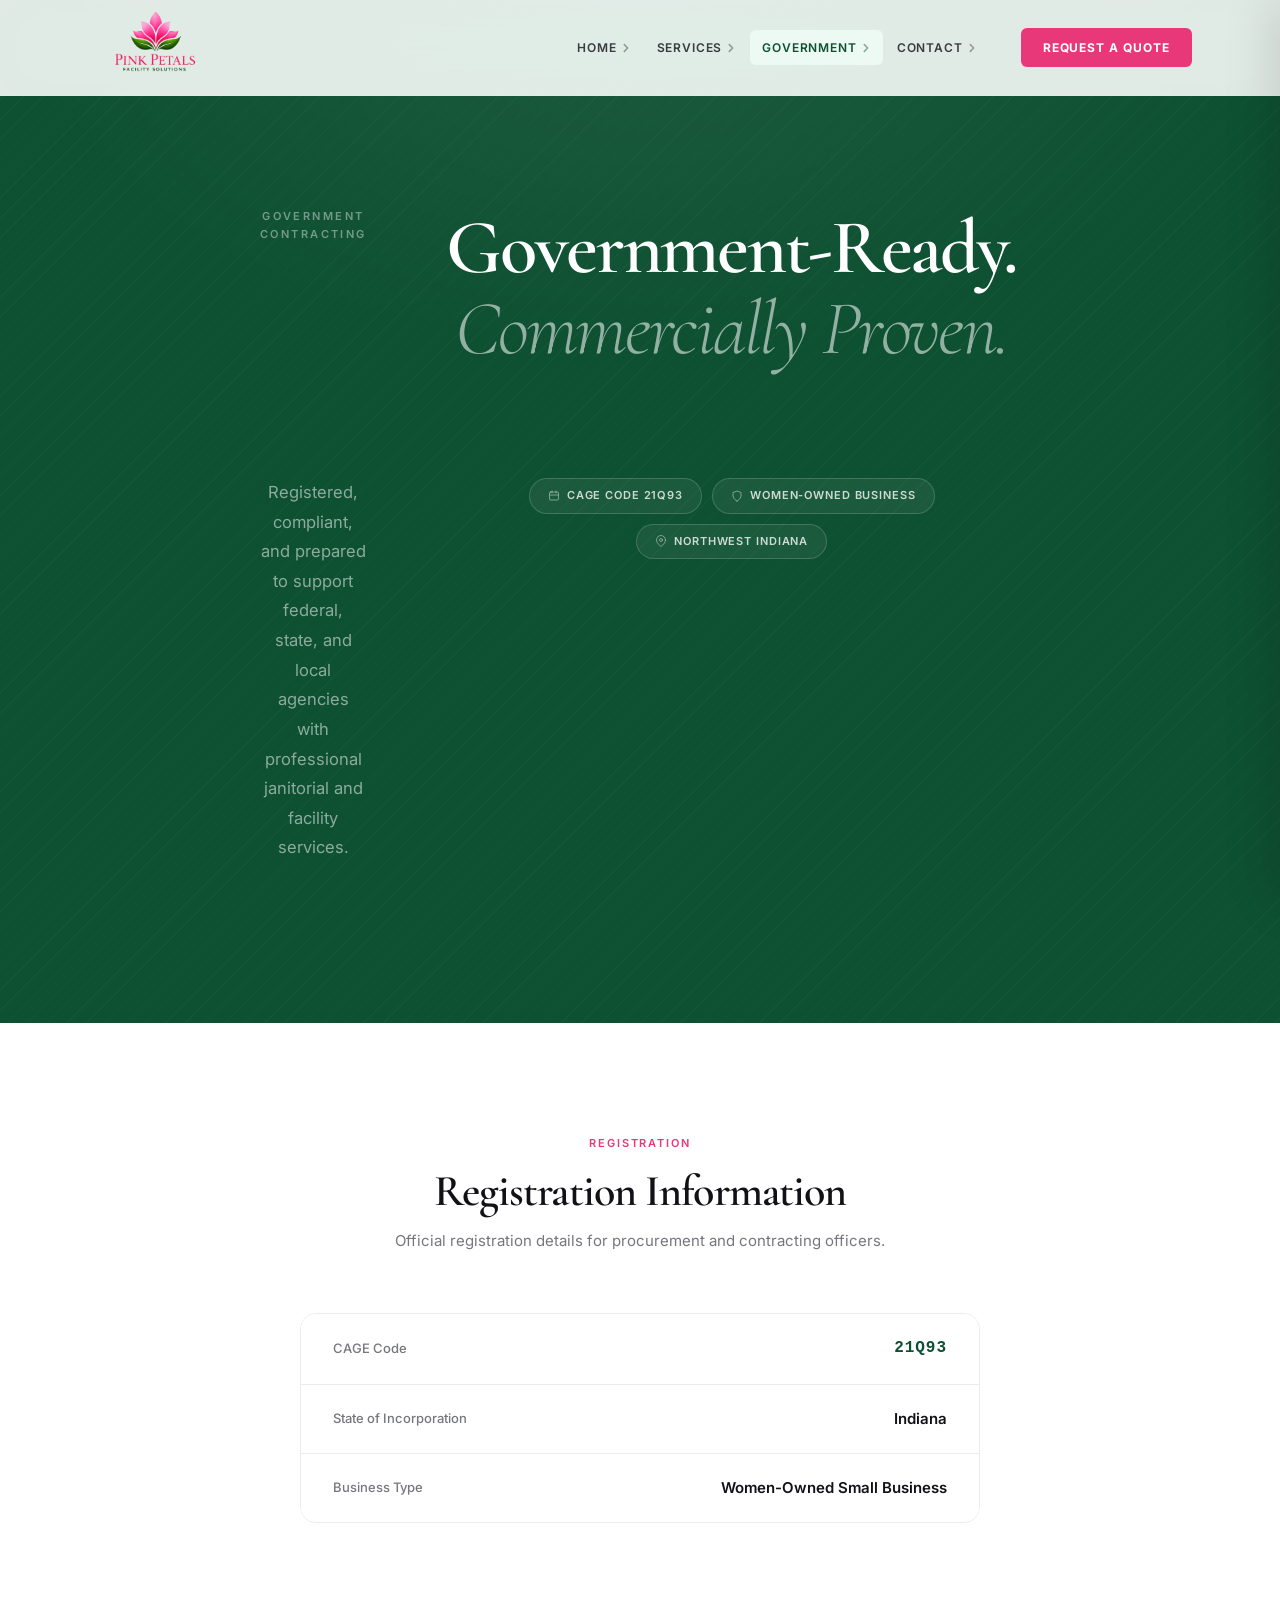
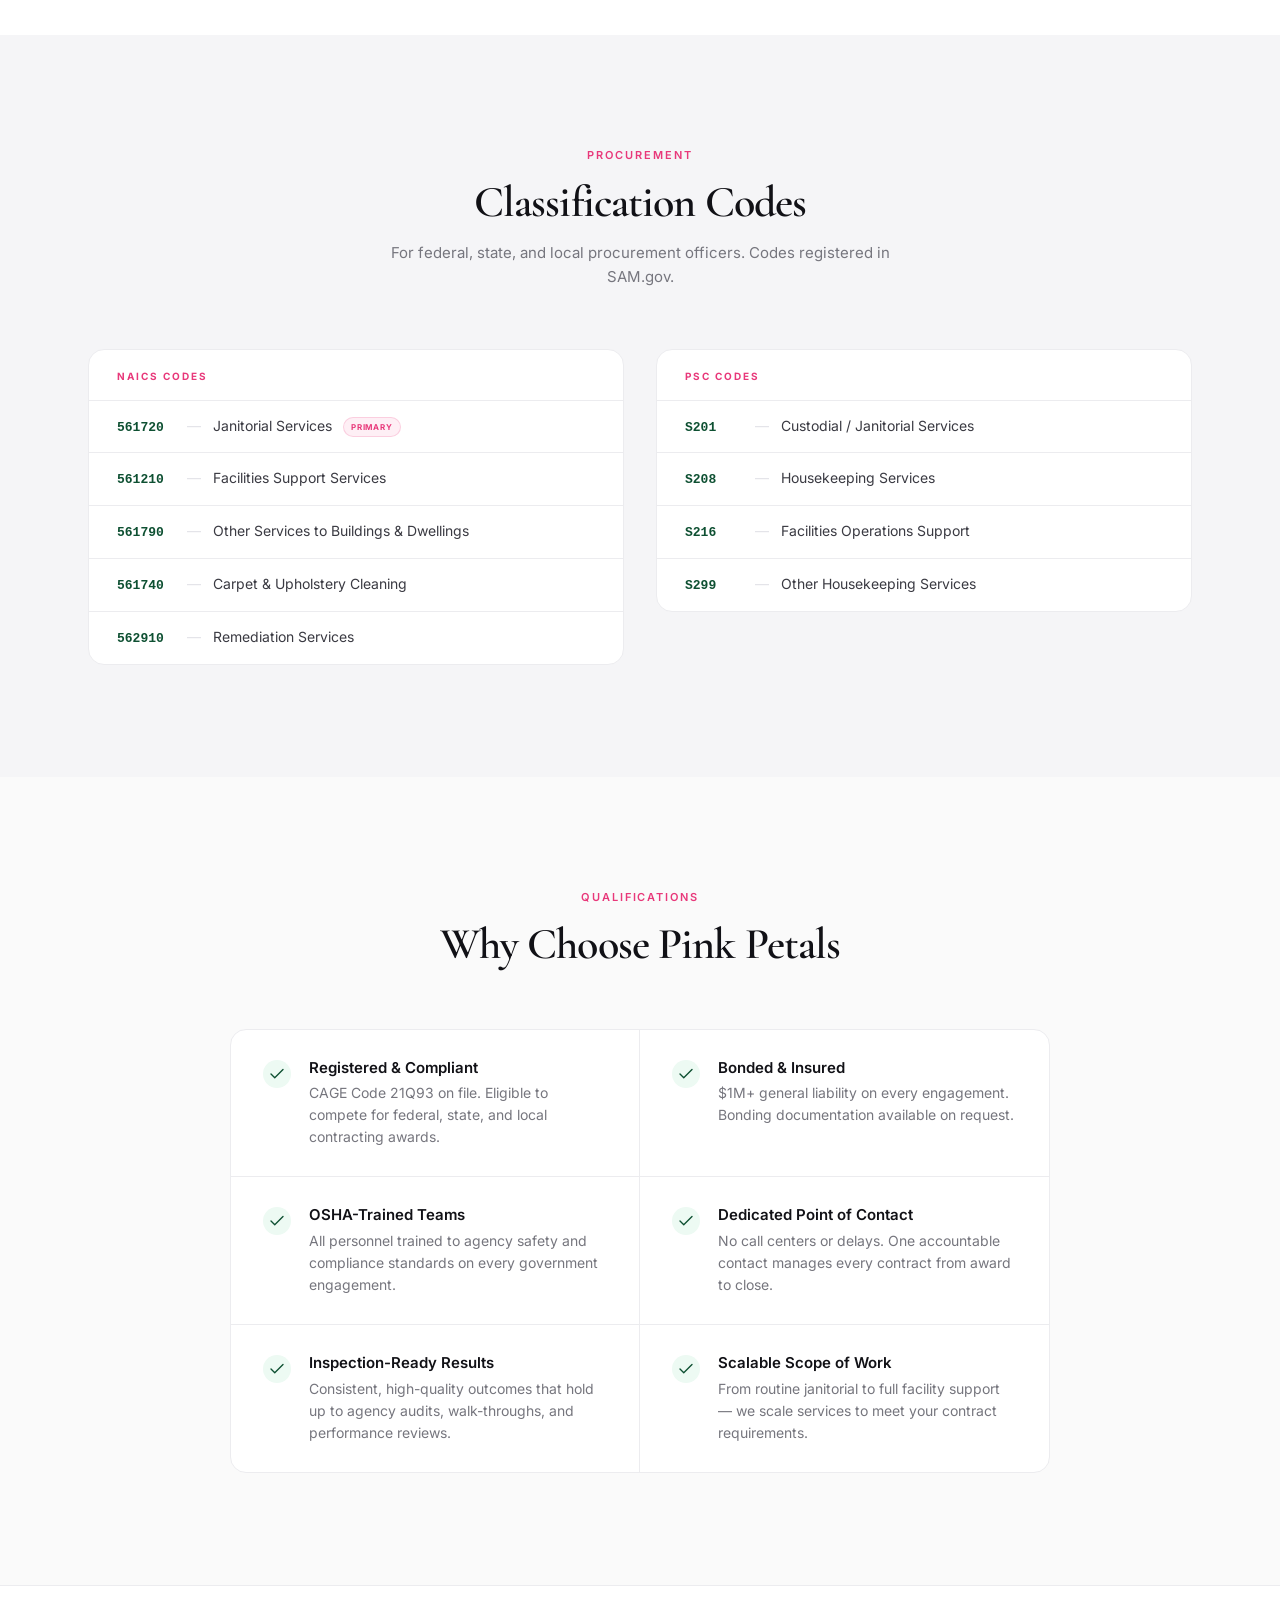
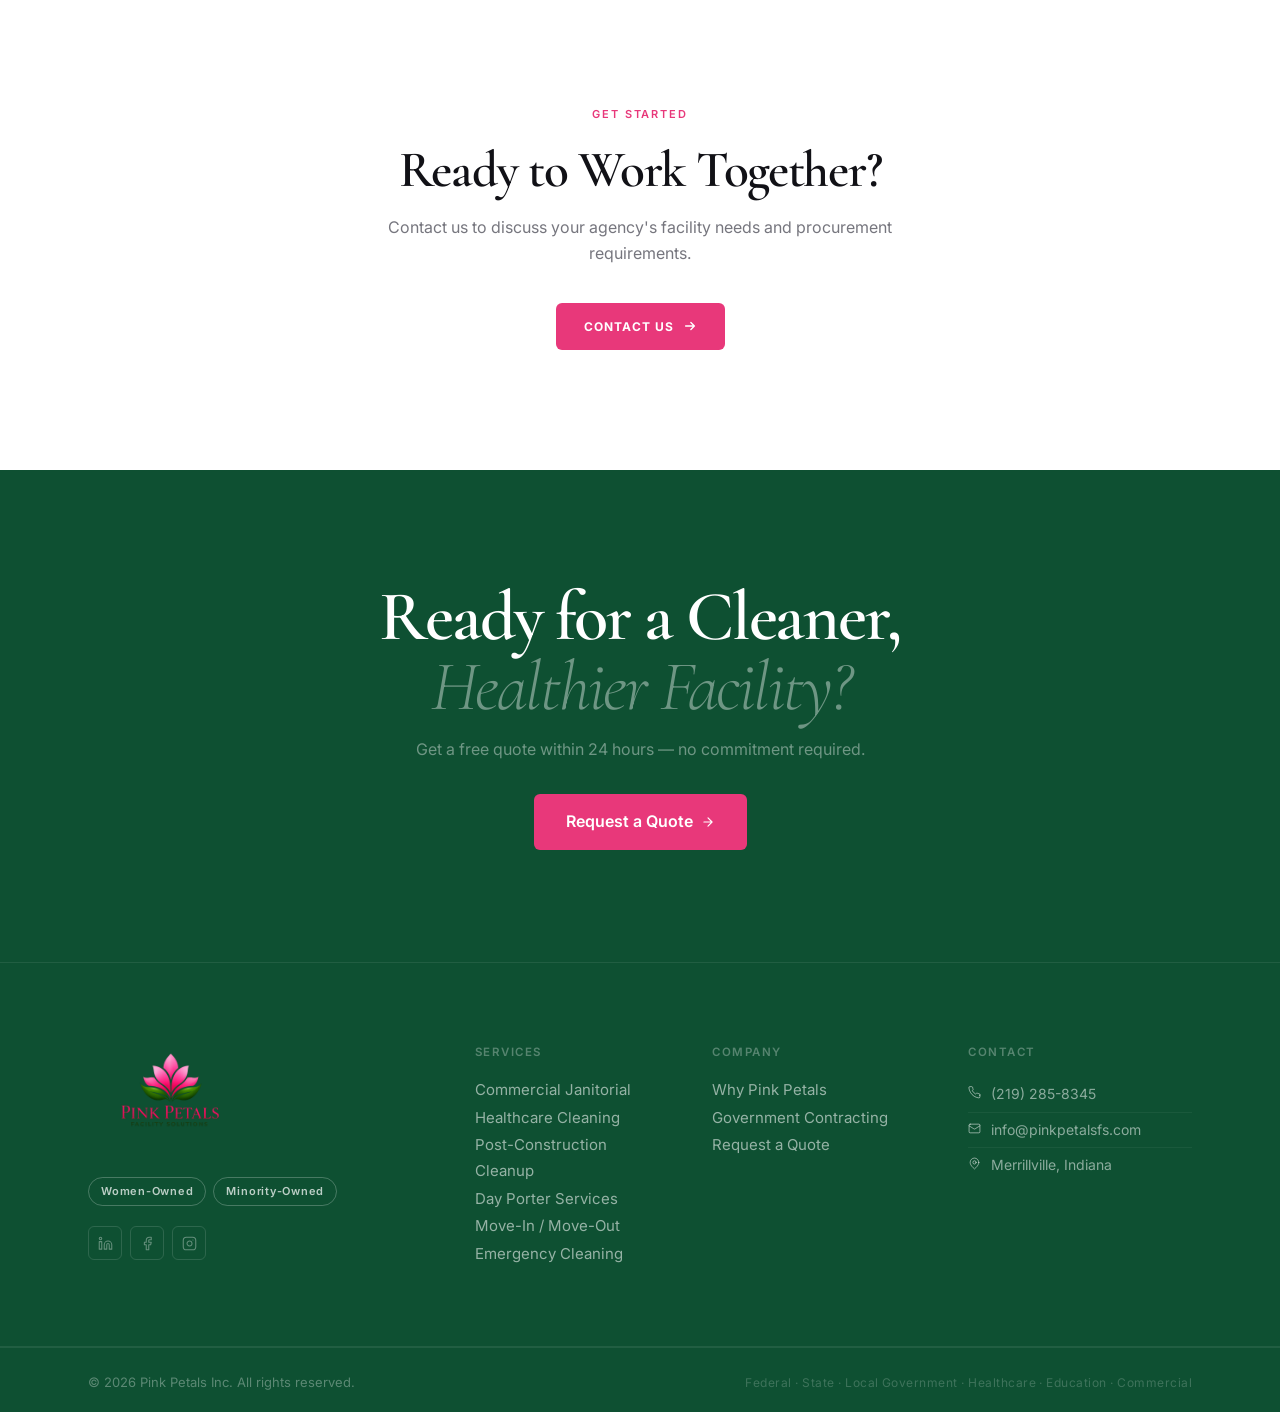
==== commit 541c55dc: "Update email, remove CAGE from footers, remove capability statement - Replace pinkpetalsfacilitysolu" ====
--- a/government.html
+++ b/government.html
@@ -8,7 +8,7 @@
   <link rel="preconnect" href="https://fonts.googleapis.com">
   <link rel="preconnect" href="https://fonts.gstatic.com" crossorigin>
   <link href="https://fonts.googleapis.com/css2?family=Cormorant+Garamond:ital,wght@0,300;0,400;0,600;1,300;1,400;1,600&family=Inter:wght@300;400;500;600;700&display=swap" rel="stylesheet">
-  <link rel="stylesheet" href="css/styles.css">
+  <link rel="stylesheet" href="css/styles.css?v=3">
   <link rel="icon" href="images/logo.png" type="image/png">
 </head>
 <body>
@@ -216,48 +216,6 @@
 </section>
 
 
-<!-- ══════════════════════════════════════════════════
-     CAPABILITY STATEMENT
-══════════════════════════════════════════════════ -->
-<section class="gov-cap-section" aria-labelledby="cap-heading">
-  <div class="wrap">
-
-    <div class="gov-cap-card" data-reveal="up">
-
-      <div class="gov-cap-thumb" aria-hidden="true">
-        <img src="images/capability-statement.png"
-             alt="Capability Statement document preview"
-             class="gov-cap-img"
-             onerror="this.parentElement.classList.add('gov-cap-thumb--fallback')">
-        <div class="gov-cap-thumb-overlay">
-          <svg width="18" height="18" viewBox="0 0 24 24" fill="none" stroke="currentColor" stroke-width="1.6" stroke-linecap="round" stroke-linejoin="round"><path d="M14 2H6a2 2 0 0 0-2 2v16a2 2 0 0 0 2 2h12a2 2 0 0 0 2-2V8z"/><polyline points="14 2 14 8 20 8"/><line x1="16" y1="13" x2="8" y2="13"/><line x1="16" y1="17" x2="8" y2="17"/><polyline points="10 9 9 9 8 9"/></svg>
-          PDF
-        </div>
-      </div>
-
-      <div class="gov-cap-info">
-        <p class="eyebrow gov-cap-eyebrow" id="cap-heading">Official Document</p>
-        <h2 class="gov-cap-h2">Capability Statement</h2>
-        <p class="gov-cap-desc">Our official capability statement for procurement officers, contracting vehicles, and agency reviews. Includes company overview, core competencies, past performance, and NAICS/PSC classifications.</p>
-        <div class="gov-cap-actions">
-          <a href="images/capability-statement.png" download="PinkPetals-CapabilityStatement.png" class="gov-cap-btn gov-cap-btn--primary">
-            <svg width="14" height="14" viewBox="0 0 24 24" fill="none" stroke="currentColor" stroke-width="2" stroke-linecap="round" stroke-linejoin="round" aria-hidden="true"><path d="M21 15v4a2 2 0 0 1-2 2H5a2 2 0 0 1-2-2v-4"/><polyline points="7 10 12 15 17 10"/><line x1="12" y1="15" x2="12" y2="3"/></svg>
-            Download PDF
-          </a>
-          <a href="images/capability-statement.png" target="_blank" rel="noopener" class="gov-cap-btn gov-cap-btn--ghost">
-            <svg width="14" height="14" viewBox="0 0 24 24" fill="none" stroke="currentColor" stroke-width="2" stroke-linecap="round" stroke-linejoin="round" aria-hidden="true"><path d="M18 13v6a2 2 0 0 1-2 2H5a2 2 0 0 1-2-2V8a2 2 0 0 1 2-2h6"/><polyline points="15 3 21 3 21 9"/><line x1="10" y1="14" x2="21" y2="3"/></svg>
-            View Online
-          </a>
-          <button class="gov-cap-btn gov-cap-btn--ghost" onclick="var w=window.open('images/capability-statement.png','_blank');w&&w.addEventListener('load',function(){w.print();});" aria-label="Print capability statement">
-            <svg width="14" height="14" viewBox="0 0 24 24" fill="none" stroke="currentColor" stroke-width="2" stroke-linecap="round" stroke-linejoin="round" aria-hidden="true"><polyline points="6 9 6 2 18 2 18 9"/><path d="M6 18H4a2 2 0 0 1-2-2v-5a2 2 0 0 1 2-2h16a2 2 0 0 1 2 2v5a2 2 0 0 1-2 2h-2"/><rect x="6" y="14" width="12" height="8"/></svg>
-            Print
-          </button>
-        </div>
-      </div>
-
-    </div>
-  </div>
-</section>
 
 
 <!-- ══════════════════════════════════════════════════
@@ -388,12 +346,6 @@
           <div class="ft-certs">
             <span class="ft-cert">Women-Owned</span>
             <span class="ft-cert">Minority-Owned</span>
-          </div>
-          <div class="ft-gov-ids">
-            <div class="ft-id-row">
-              <span class="ft-id-label">CAGE</span>
-              <span class="ft-id-val">21Q93</span>
-            </div>
           </div>
           <div class="ft-social">
             <a href="#" class="ft-soc" aria-label="LinkedIn">
@@ -436,9 +388,9 @@
               <svg width="13" height="13" viewBox="0 0 24 24" fill="none" stroke="currentColor" stroke-width="1.8" stroke-linecap="round" stroke-linejoin="round" aria-hidden="true"><path d="M22 16.92v3a2 2 0 0 1-2.18 2 19.79 19.79 0 0 1-8.63-3.07A19.5 19.5 0 0 1 4.69 12a19.79 19.79 0 0 1-3.07-8.67A2 2 0 0 1 3.6 1.18h3a2 2 0 0 1 2 1.72 12.84 12.84 0 0 0 .7 2.81 2 2 0 0 1-.45 2.11L7.91 8.69a16 16 0 0 0 6 6l1.27-.88a2 2 0 0 1 2.11-.45 12.84 12.84 0 0 0 2.81.7A2 2 0 0 1 22 16.92z"/></svg>
               (219) 285-8345
             </a>
-            <a href="mailto:pinkpetalsfacilitysolutions@gmail.com" class="ft-contact-item">
+            <a href="mailto:info@pinkpetalsfs.com" class="ft-contact-item">
               <svg width="13" height="13" viewBox="0 0 24 24" fill="none" stroke="currentColor" stroke-width="1.8" stroke-linecap="round" stroke-linejoin="round" aria-hidden="true"><rect x="2" y="4" width="20" height="16" rx="2"/><path d="m22 7-8.97 5.7a1.94 1.94 0 0 1-2.06 0L2 7"/></svg>
-              pinkpetalsfacilitysolutions@gmail.com
+              info@pinkpetalsfs.com
             </a>
             <span class="ft-contact-item">
               <svg width="13" height="13" viewBox="0 0 24 24" fill="none" stroke="currentColor" stroke-width="1.8" stroke-linecap="round" stroke-linejoin="round" aria-hidden="true"><path d="M20 10c0 6-8 12-8 12s-8-6-8-12a8 8 0 0 1 16 0z"/><circle cx="12" cy="10" r="3"/></svg>
@@ -460,6 +412,6 @@
 
 </footer>
 
-<script src="js/main.js"></script>
+<script src="js/main.js?v=3"></script>
 </body>
 </html>
--- a/css/styles.css
+++ b/css/styles.css
@@ -999,6 +999,7 @@
   .about-feature-grid { grid-template-columns: 1fr; }
   .ft-grid   { grid-template-columns: 1fr; }
   .ft-grid > .ft-brand { grid-column: span 1; }
+  .ft-bar-inner { flex-direction: column; text-align: center; gap: 8px; }
 }
 
 @media (max-width: 420px) {
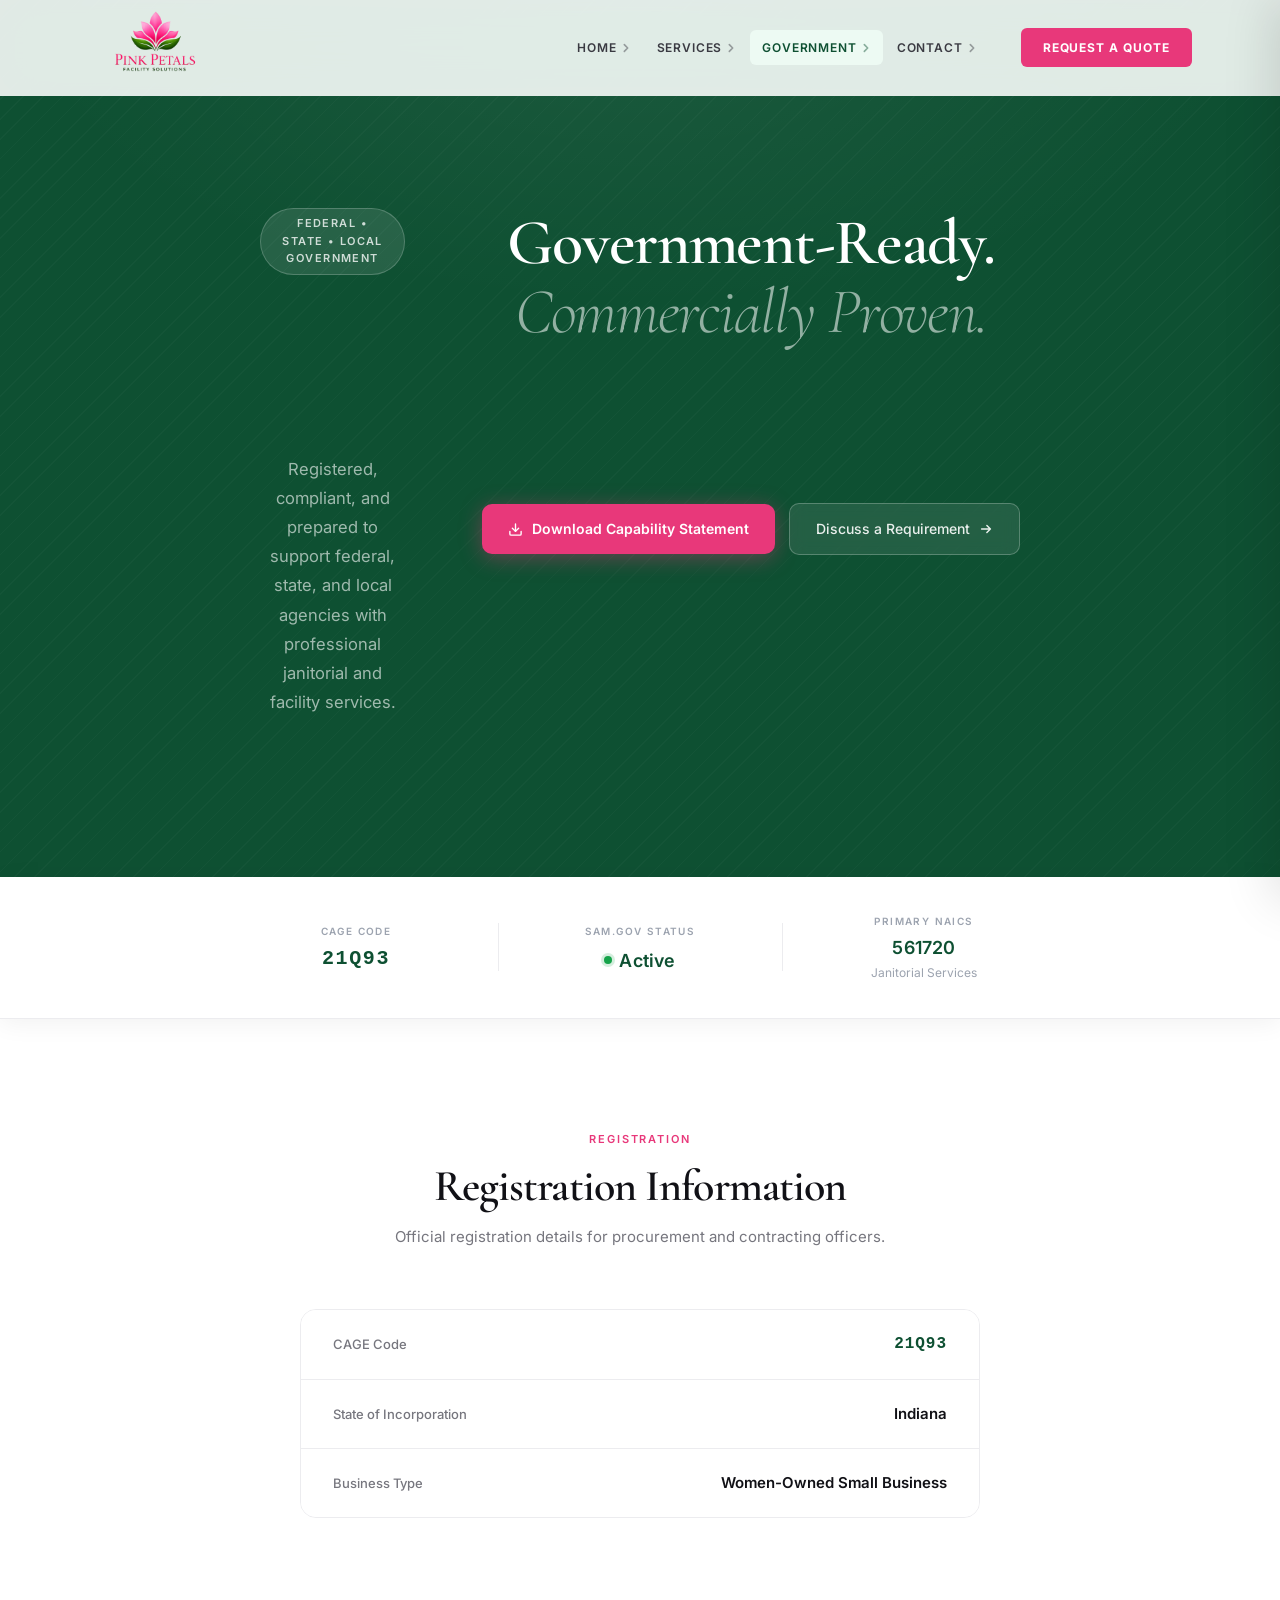
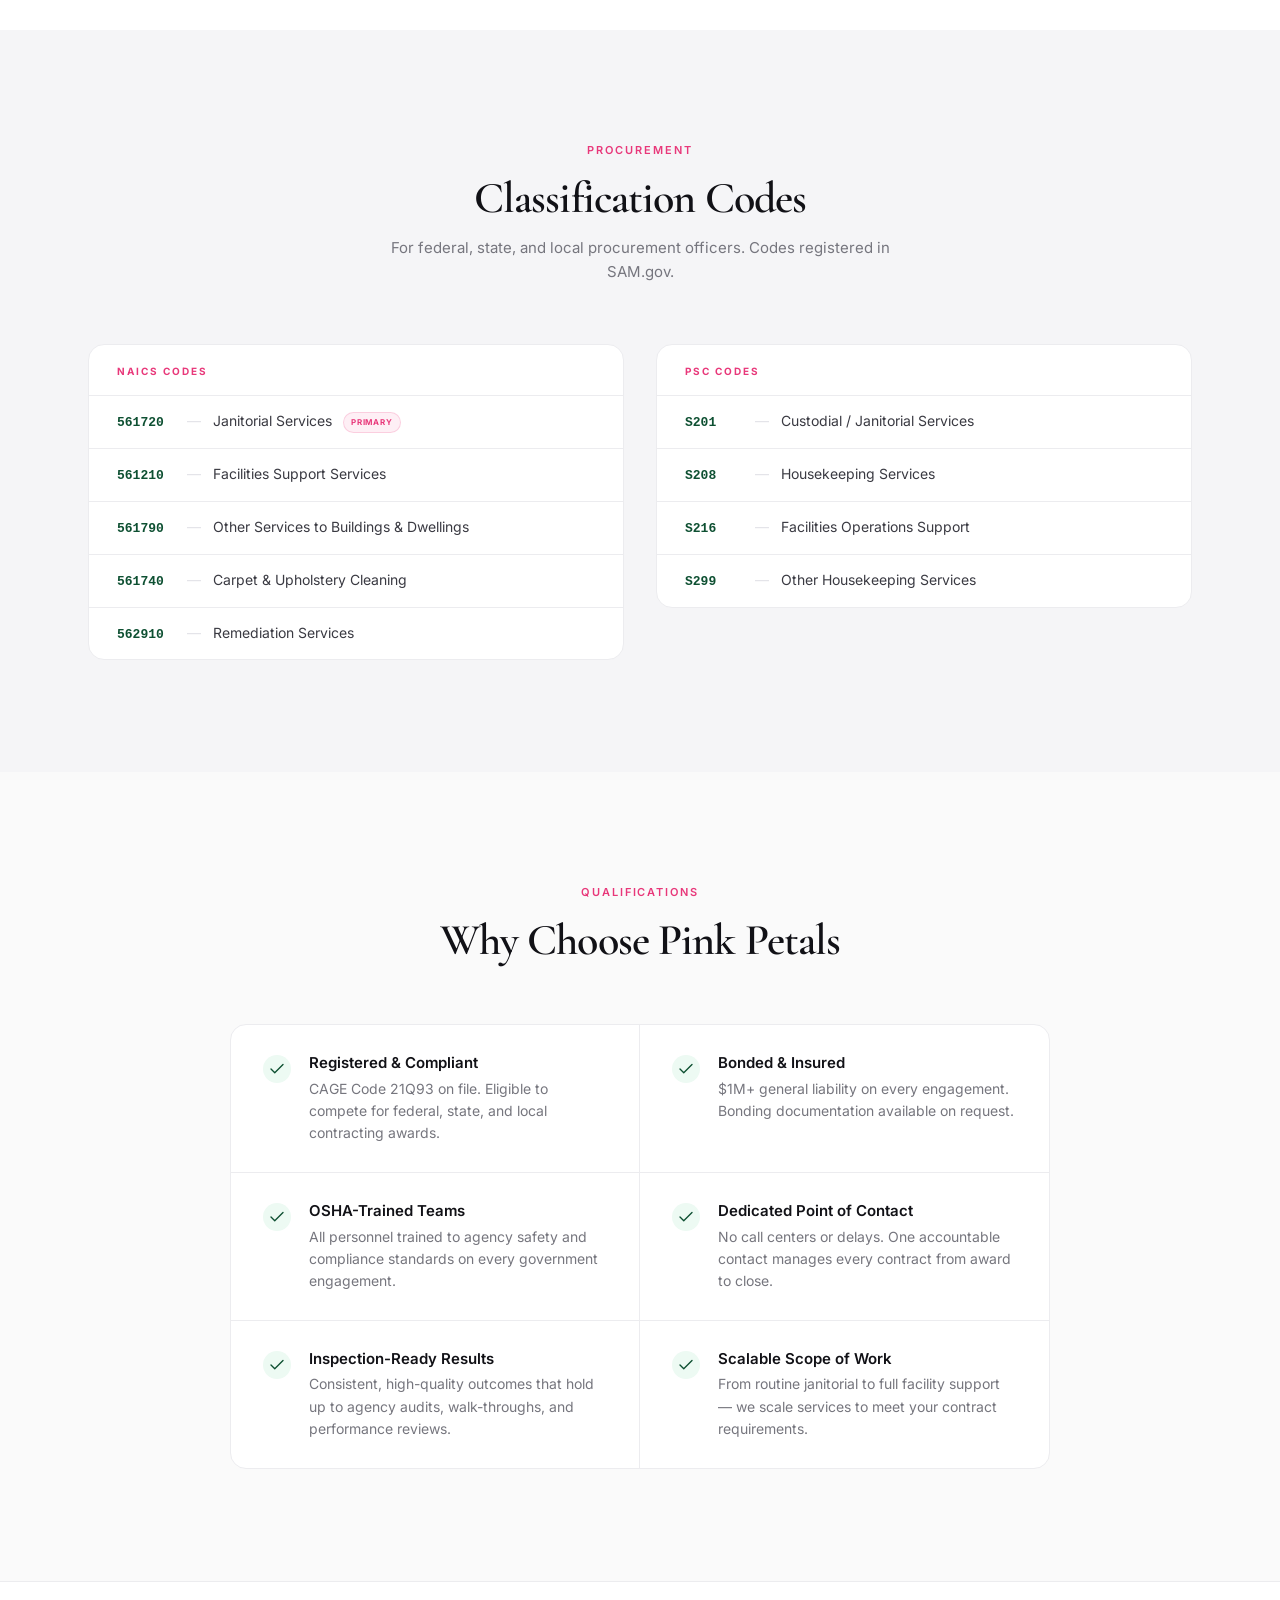
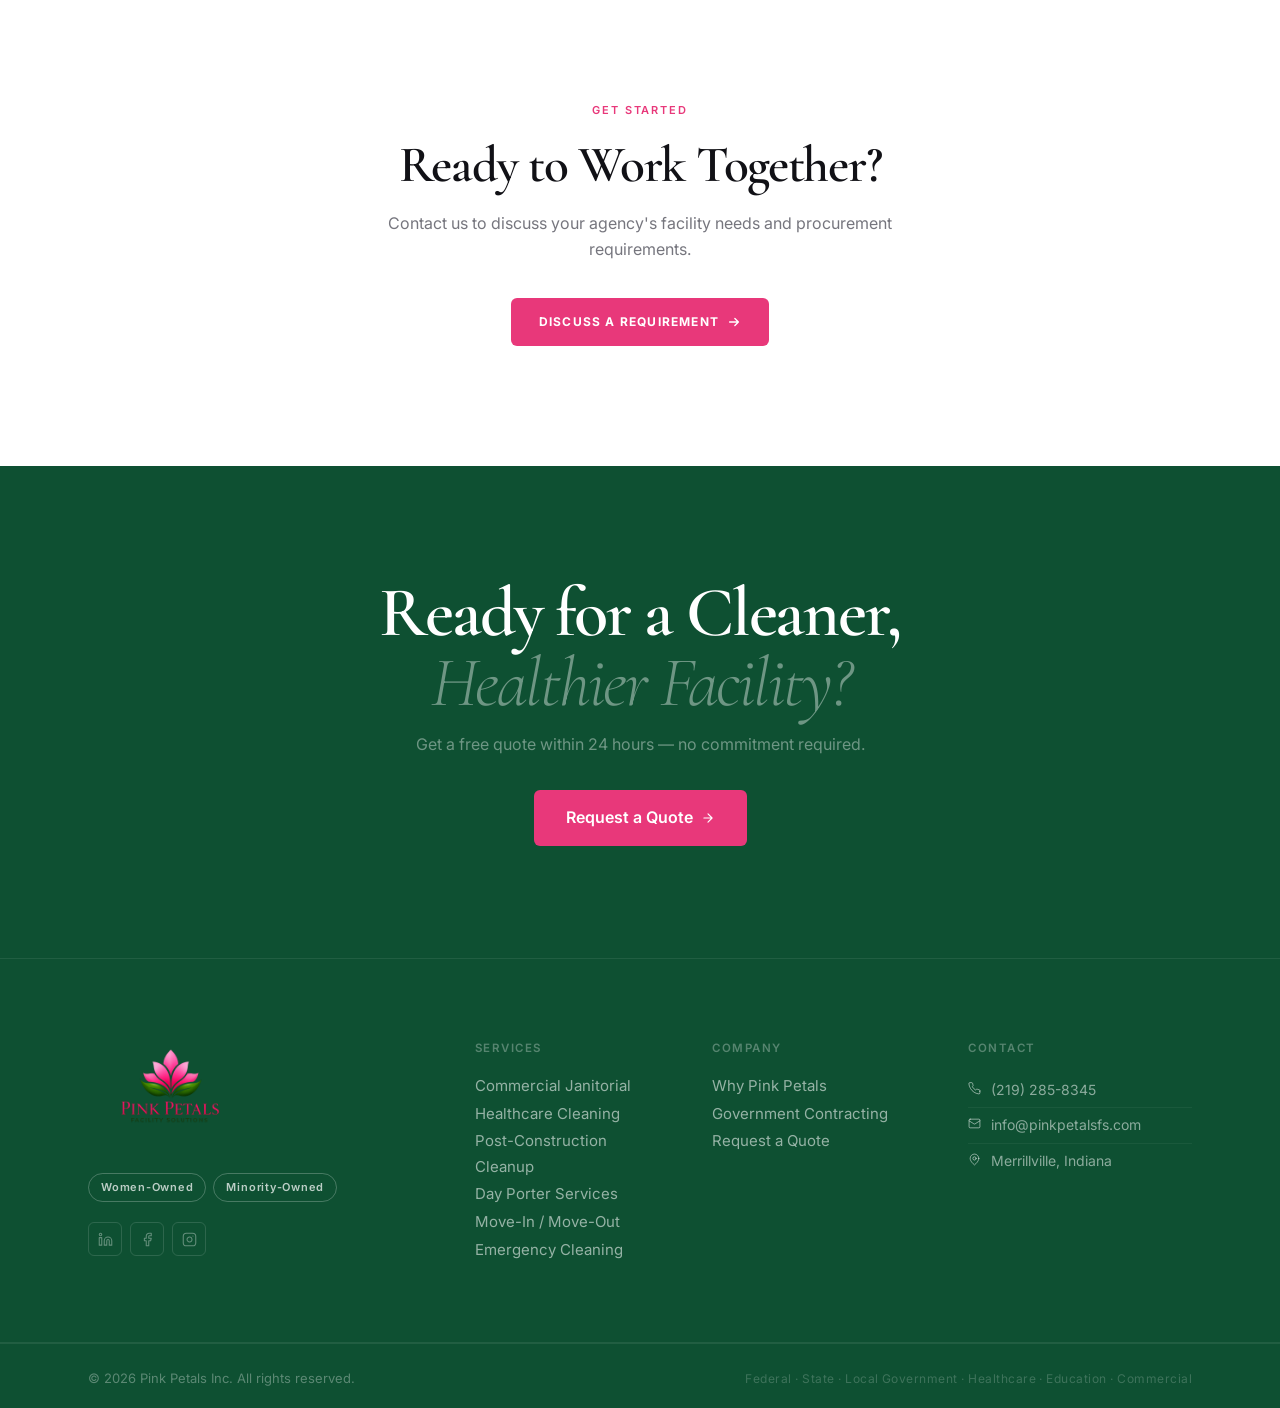
==== commit 5cf6dd71: "Redesign government.html as premium federal contractor page - Replaces hero badges with "Federal • S" ====
--- a/government.html
+++ b/government.html
@@ -10,6 +10,206 @@
   <link href="https://fonts.googleapis.com/css2?family=Cormorant+Garamond:ital,wght@0,300;0,400;0,600;1,300;1,400;1,600&family=Inter:wght@300;400;500;600;700&display=swap" rel="stylesheet">
   <link rel="stylesheet" href="css/styles.css?v=3">
   <link rel="icon" href="images/logo.png" type="image/png">
+  <style>
+    /* ── Government page additions ── */
+
+    /* Label pill */
+    .gov-label-pill {
+      display: inline-flex;
+      align-items: center;
+      gap: 6px;
+      background: rgba(255,255,255,0.10);
+      border: 1px solid rgba(255,255,255,0.20);
+      border-radius: 100px;
+      padding: 6px 20px;
+      font-family: var(--f-sans);
+      font-size: 0.6875rem;
+      font-weight: var(--fw-semibold);
+      letter-spacing: 0.13em;
+      text-transform: uppercase;
+      color: rgba(255,255,255,0.78);
+      margin-bottom: 30px;
+    }
+
+    /* Hero CTA row */
+    .gov-hero-ctas {
+      display: flex;
+      align-items: center;
+      justify-content: center;
+      gap: 14px;
+      flex-wrap: wrap;
+      margin-top: 48px;
+    }
+
+    .gov-hero-btn-dl {
+      display: inline-flex;
+      align-items: center;
+      gap: 9px;
+      background: var(--c-pink);
+      color: #fff;
+      font-family: var(--f-sans);
+      font-size: 0.875rem;
+      font-weight: var(--fw-semibold);
+      padding: 14px 26px;
+      border-radius: var(--radius-md);
+      text-decoration: none;
+      transition: transform 0.22s ease, box-shadow 0.22s ease, filter 0.22s ease;
+      box-shadow: 0 4px 22px rgba(232,56,122,0.40);
+      white-space: nowrap;
+    }
+    .gov-hero-btn-dl:hover {
+      transform: translateY(-2px);
+      box-shadow: 0 8px 30px rgba(232,56,122,0.52);
+      filter: brightness(1.06);
+    }
+
+    .gov-hero-btn-discuss {
+      display: inline-flex;
+      align-items: center;
+      gap: 9px;
+      background: rgba(255,255,255,0.09);
+      color: rgba(255,255,255,0.90);
+      font-family: var(--f-sans);
+      font-size: 0.875rem;
+      font-weight: var(--fw-medium);
+      padding: 14px 26px;
+      border-radius: var(--radius-md);
+      border: 1px solid rgba(255,255,255,0.24);
+      text-decoration: none;
+      transition: transform 0.22s ease, background 0.22s ease, border-color 0.22s ease;
+      backdrop-filter: blur(8px);
+      white-space: nowrap;
+    }
+    .gov-hero-btn-discuss:hover {
+      transform: translateY(-2px);
+      background: rgba(255,255,255,0.17);
+      border-color: rgba(255,255,255,0.40);
+    }
+
+    /* Info bar */
+    .gov-infobar {
+      background: #ffffff;
+      border-bottom: 1px solid var(--c-border-soft);
+      box-shadow: 0 4px 24px rgba(0,0,0,0.06);
+      position: relative;
+      z-index: 10;
+    }
+
+    .gov-infobar-inner {
+      display: flex;
+      align-items: stretch;
+      max-width: 900px;
+      margin: 0 auto;
+      padding: 0 24px;
+    }
+
+    .gov-infobar-card {
+      flex: 1;
+      display: flex;
+      flex-direction: column;
+      align-items: center;
+      justify-content: center;
+      text-align: center;
+      padding: 36px 20px;
+      position: relative;
+    }
+
+    .gov-infobar-card + .gov-infobar-card::before {
+      content: '';
+      position: absolute;
+      left: 0;
+      top: 50%;
+      transform: translateY(-50%);
+      height: 48px;
+      width: 1px;
+      background: var(--c-border-soft);
+    }
+
+    .gov-infobar-lbl {
+      font-family: var(--f-sans);
+      font-size: 0.625rem;
+      font-weight: var(--fw-semibold);
+      letter-spacing: 0.14em;
+      text-transform: uppercase;
+      color: #9ca3af;
+      margin-bottom: 8px;
+    }
+
+    .gov-infobar-val {
+      font-family: var(--f-sans);
+      font-size: 1.125rem;
+      font-weight: var(--fw-semibold);
+      color: var(--c-emerald);
+      letter-spacing: 0.01em;
+      line-height: 1.2;
+    }
+
+    .gov-infobar-val.v-mono {
+      font-family: 'Courier New', Courier, monospace;
+      font-size: 1.25rem;
+      letter-spacing: 0.08em;
+    }
+
+    .gov-infobar-sub {
+      font-family: var(--f-sans);
+      font-size: 0.75rem;
+      color: #9ca3af;
+      margin-top: 4px;
+    }
+
+    .gov-sam-active {
+      display: inline-flex;
+      align-items: center;
+      gap: 7px;
+    }
+
+    .gov-sam-dot {
+      width: 8px;
+      height: 8px;
+      border-radius: 50%;
+      background: #16a34a;
+      box-shadow: 0 0 0 3px rgba(22,163,74,0.18);
+      flex-shrink: 0;
+      animation: sam-pulse 2.8s ease-in-out infinite;
+    }
+
+    @keyframes sam-pulse {
+      0%, 100% { box-shadow: 0 0 0 3px rgba(22,163,74,0.18); }
+      50%       { box-shadow: 0 0 0 6px rgba(22,163,74,0.07); }
+    }
+
+    /* Mobile responsive */
+    @media (max-width: 680px) {
+      .gov-infobar-inner {
+        flex-direction: column;
+        padding: 0;
+      }
+      .gov-infobar-card {
+        flex-direction: row;
+        text-align: left;
+        justify-content: space-between;
+        align-items: center;
+        padding: 18px 24px;
+        border-bottom: 1px solid var(--c-border-soft);
+        gap: 16px;
+      }
+      .gov-infobar-card:last-child { border-bottom: none; }
+      .gov-infobar-card + .gov-infobar-card::before { display: none; }
+      .gov-infobar-lbl { margin-bottom: 0; white-space: nowrap; }
+      .gov-infobar-sub { margin-top: 2px; }
+    }
+
+    @media (max-width: 520px) {
+      .gov-hero-ctas {
+        flex-direction: column;
+        align-items: stretch;
+      }
+      .gov-hero-btn-dl,
+      .gov-hero-btn-discuss {
+        justify-content: center;
+      }
+    }
+  </style>
 </head>
 <body>
 
@@ -77,7 +277,7 @@
   <div class="wrap">
     <div class="gov-top">
 
-      <span class="gov-eyebrow">Government Contracting</span>
+      <span class="gov-label-pill">Federal &bull; State &bull; Local Government</span>
 
       <h1 class="gov-h2">
         Government-Ready.<br>
@@ -89,24 +289,51 @@
         with professional janitorial and facility services.
       </p>
 
-      <div class="gov-hero-badges">
-        <span class="gov-hero-badge">
-          <svg width="12" height="12" viewBox="0 0 24 24" fill="none" stroke="currentColor" stroke-width="2" stroke-linecap="round" stroke-linejoin="round" aria-hidden="true"><rect x="3" y="4" width="18" height="16" rx="2"/><path d="M16 2v4M8 2v4M3 10h18"/></svg>
-          CAGE Code 21Q93
+      <div class="gov-hero-ctas">
+        <a href="images/capability-statement.png" download class="gov-hero-btn-dl">
+          <svg width="15" height="15" viewBox="0 0 24 24" fill="none" stroke="currentColor" stroke-width="2.2" stroke-linecap="round" stroke-linejoin="round" aria-hidden="true"><path d="M21 15v4a2 2 0 0 1-2 2H5a2 2 0 0 1-2-2v-4"/><polyline points="7 10 12 15 17 10"/><line x1="12" y1="15" x2="12" y2="3"/></svg>
+          Download Capability Statement
+        </a>
+        <a href="pages/contact.html" class="gov-hero-btn-discuss">
+          Discuss a Requirement
+          <svg width="14" height="14" viewBox="0 0 16 16" fill="none" aria-hidden="true"><path d="M3 8h10M9 4l4 4-4 4" stroke="currentColor" stroke-width="1.7" stroke-linecap="round" stroke-linejoin="round"/></svg>
+        </a>
+      </div>
+
+    </div>
+  </div>
+</section>
+
+
+<!-- ══════════════════════════════════════════════════
+     INFO BAR
+══════════════════════════════════════════════════ -->
+<div class="gov-infobar" role="region" aria-label="Registration summary">
+  <div class="gov-infobar-inner">
+
+    <div class="gov-infobar-card">
+      <span class="gov-infobar-lbl">CAGE Code</span>
+      <span class="gov-infobar-val v-mono">21Q93</span>
+    </div>
+
+    <div class="gov-infobar-card">
+      <span class="gov-infobar-lbl">SAM.gov Status</span>
+      <span class="gov-infobar-val">
+        <span class="gov-sam-active">
+          <span class="gov-sam-dot" aria-hidden="true"></span>
+          Active
         </span>
-        <span class="gov-hero-badge">
-          <svg width="12" height="12" viewBox="0 0 24 24" fill="none" stroke="currentColor" stroke-width="2" stroke-linecap="round" stroke-linejoin="round" aria-hidden="true"><path d="M12 22s8-4 8-10V5l-8-3-8 3v7c0 6 8 10 8 10z"/></svg>
-          Women-Owned Business
-        </span>
-        <span class="gov-hero-badge">
-          <svg width="12" height="12" viewBox="0 0 24 24" fill="none" stroke="currentColor" stroke-width="2" stroke-linecap="round" stroke-linejoin="round" aria-hidden="true"><path d="M21 10c0 7-9 13-9 13s-9-6-9-13a9 9 0 0 1 18 0z"/><circle cx="12" cy="10" r="3"/></svg>
-          Northwest Indiana
-        </span>
-      </div>
-
-    </div>
-  </div>
-</section>
+      </span>
+    </div>
+
+    <div class="gov-infobar-card">
+      <span class="gov-infobar-lbl">Primary NAICS</span>
+      <span class="gov-infobar-val">561720</span>
+      <span class="gov-infobar-sub">Janitorial Services</span>
+    </div>
+
+  </div>
+</div>
 
 
 <!-- ══════════════════════════════════════════════════
@@ -214,8 +441,6 @@
     </div>
   </div>
 </section>
-
-
 
 
 <!-- ══════════════════════════════════════════════════
@@ -305,8 +530,8 @@
       <p class="eyebrow gov-cta-eyebrow">Get Started</p>
       <h2 class="gov-cta-h2">Ready to Work Together?</h2>
       <p class="gov-cta-sub">Contact us to discuss your agency's facility needs and procurement requirements.</p>
-      <a href="index.html#contact" class="btn-primary">
-        Contact Us
+      <a href="pages/contact.html" class="btn-primary">
+        Discuss a Requirement
         <svg width="14" height="14" viewBox="0 0 16 16" fill="none" aria-hidden="true">
           <path d="M3 8h10M9 4l4 4-4 4" stroke="currentColor" stroke-width="1.6" stroke-linecap="round" stroke-linejoin="round"/>
         </svg>
@@ -348,7 +573,7 @@
             <span class="ft-cert">Minority-Owned</span>
           </div>
           <div class="ft-social">
-            <a href="#" class="ft-soc" aria-label="LinkedIn">
+            <a href="https://www.linkedin.com/in/pink-petals-facility-solutions" class="ft-soc" aria-label="LinkedIn" target="_blank" rel="noopener">
               <svg width="15" height="15" fill="none" stroke="currentColor" stroke-width="1.7" stroke-linecap="round" stroke-linejoin="round" viewBox="0 0 24 24" aria-hidden="true"><path d="M16 8a6 6 0 0 1 6 6v7h-4v-7a2 2 0 0 0-2-2 2 2 0 0 0-2 2v7h-4v-7a6 6 0 0 1 6-6z"/><rect x="2" y="9" width="4" height="12"/><circle cx="4" cy="4" r="2"/></svg>
             </a>
             <a href="#" class="ft-soc" aria-label="Facebook">
--- a/css/styles.css
+++ b/css/styles.css
@@ -1156,24 +1156,27 @@
 }
 .gov-h2 {
   font-family: var(--f-display);
-  font-size: clamp(2.75rem, 6vw, 5.25rem);
-  font-weight: var(--fw-semibold);
-  line-height: 1.05;
-  letter-spacing: -0.03em;
+  font-size: clamp(2rem, 5vw, 5rem);
+  font-weight: var(--fw-semibold);
+  line-height: 1.08;
+  letter-spacing: -0.02em;
   color: var(--c-white);
   margin-bottom: 32px;
+  white-space: nowrap;
 }
 .gov-h2 em {
   font-style: italic;
   font-weight: var(--fw-light);
   color: rgba(255,255,255,0.55);
+  display: block;
 }
 .gov-lead {
   font-size: clamp(0.9375rem, 1.3vw, 1.0625rem);
-  color: rgba(255,255,255,0.52);
-  line-height: 1.78;
-  max-width: 620px;
+  color: rgba(255,255,255,0.60);
+  line-height: 1.75;
+  max-width: 560px;
   margin: 0 auto 48px;
+  white-space: normal;
 }
 .gov-hero-badges {
   display: flex;
@@ -1574,6 +1577,7 @@
   .gov-qual-item:last-child { border-bottom: none; }
 }
 @media (max-width: 640px) {
+  .gov-h2           { white-space: normal; font-size: clamp(1.75rem, 7.5vw, 2.5rem); }
   .gov-reg-row      { flex-direction: column; align-items: flex-start; gap: 4px; }
   .gov-reg-value    { text-align: left; }
   .gov-hero-badges  { gap: 8px; }
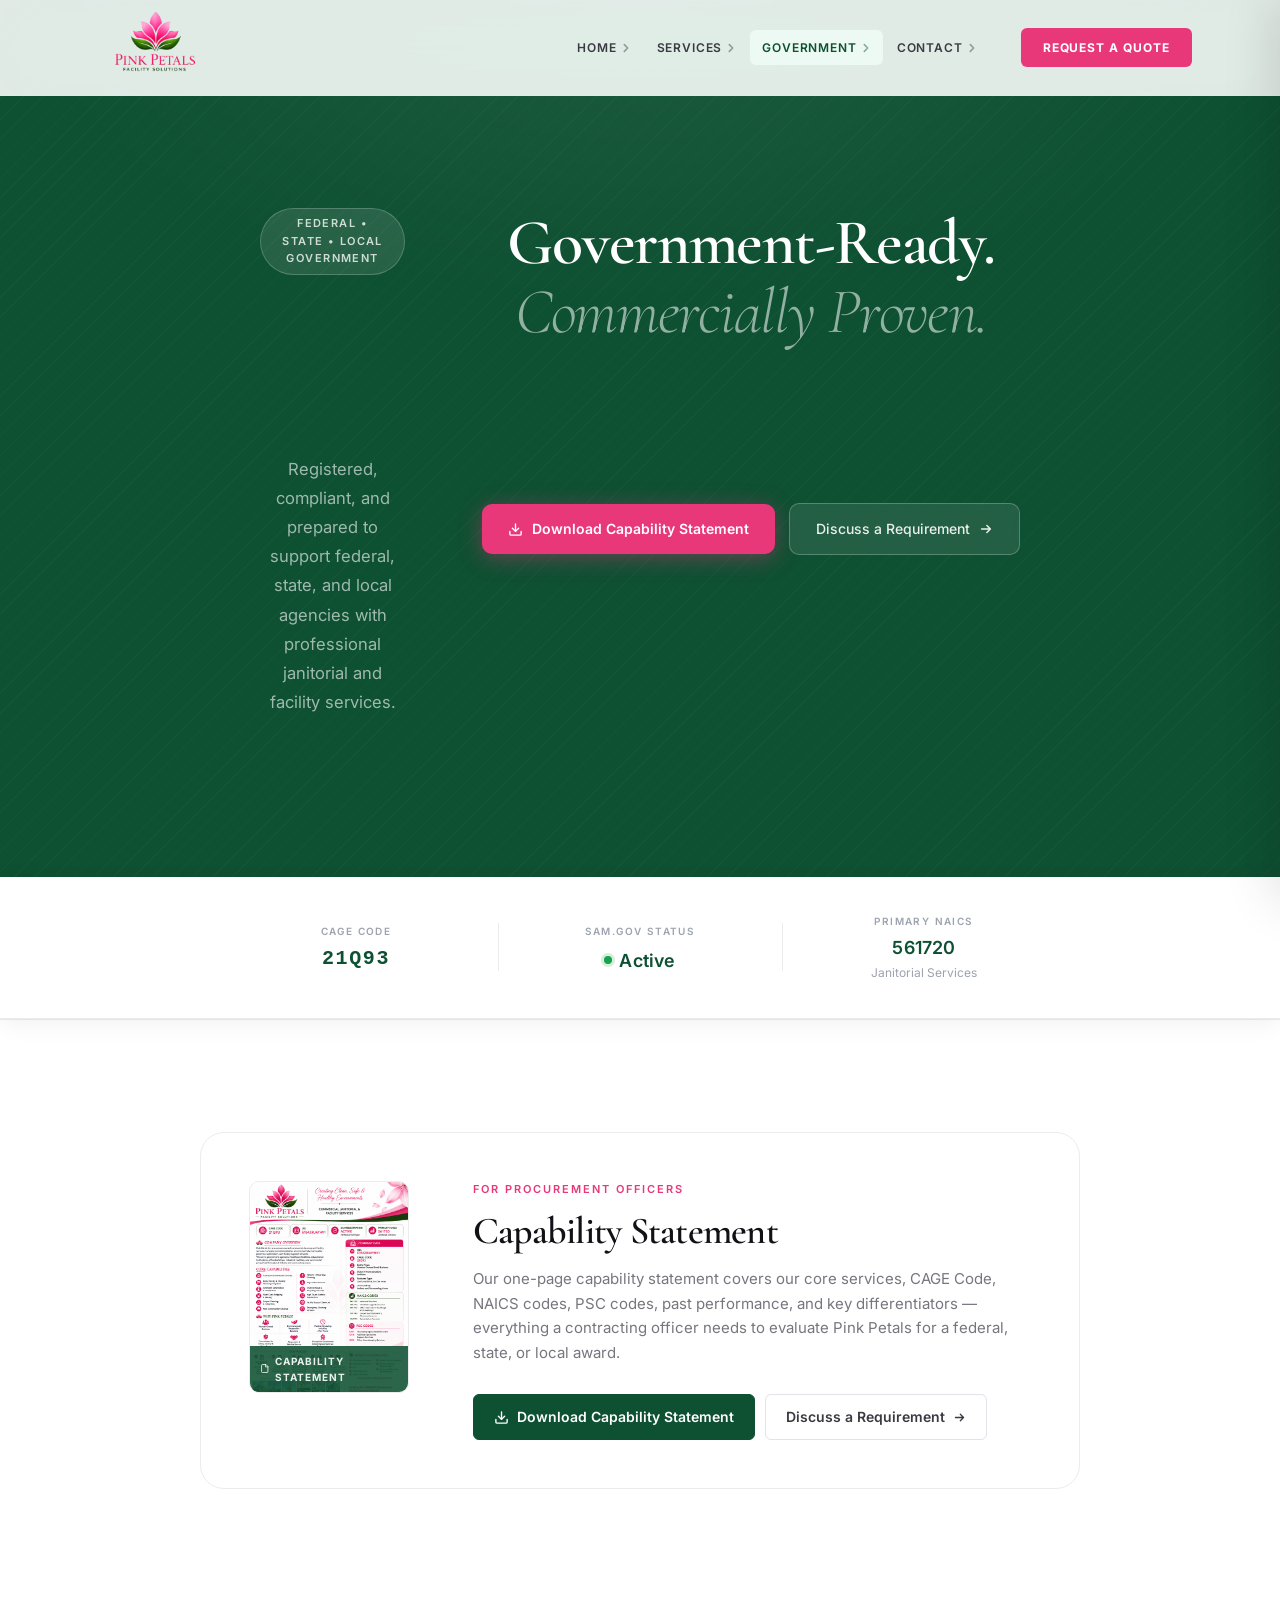
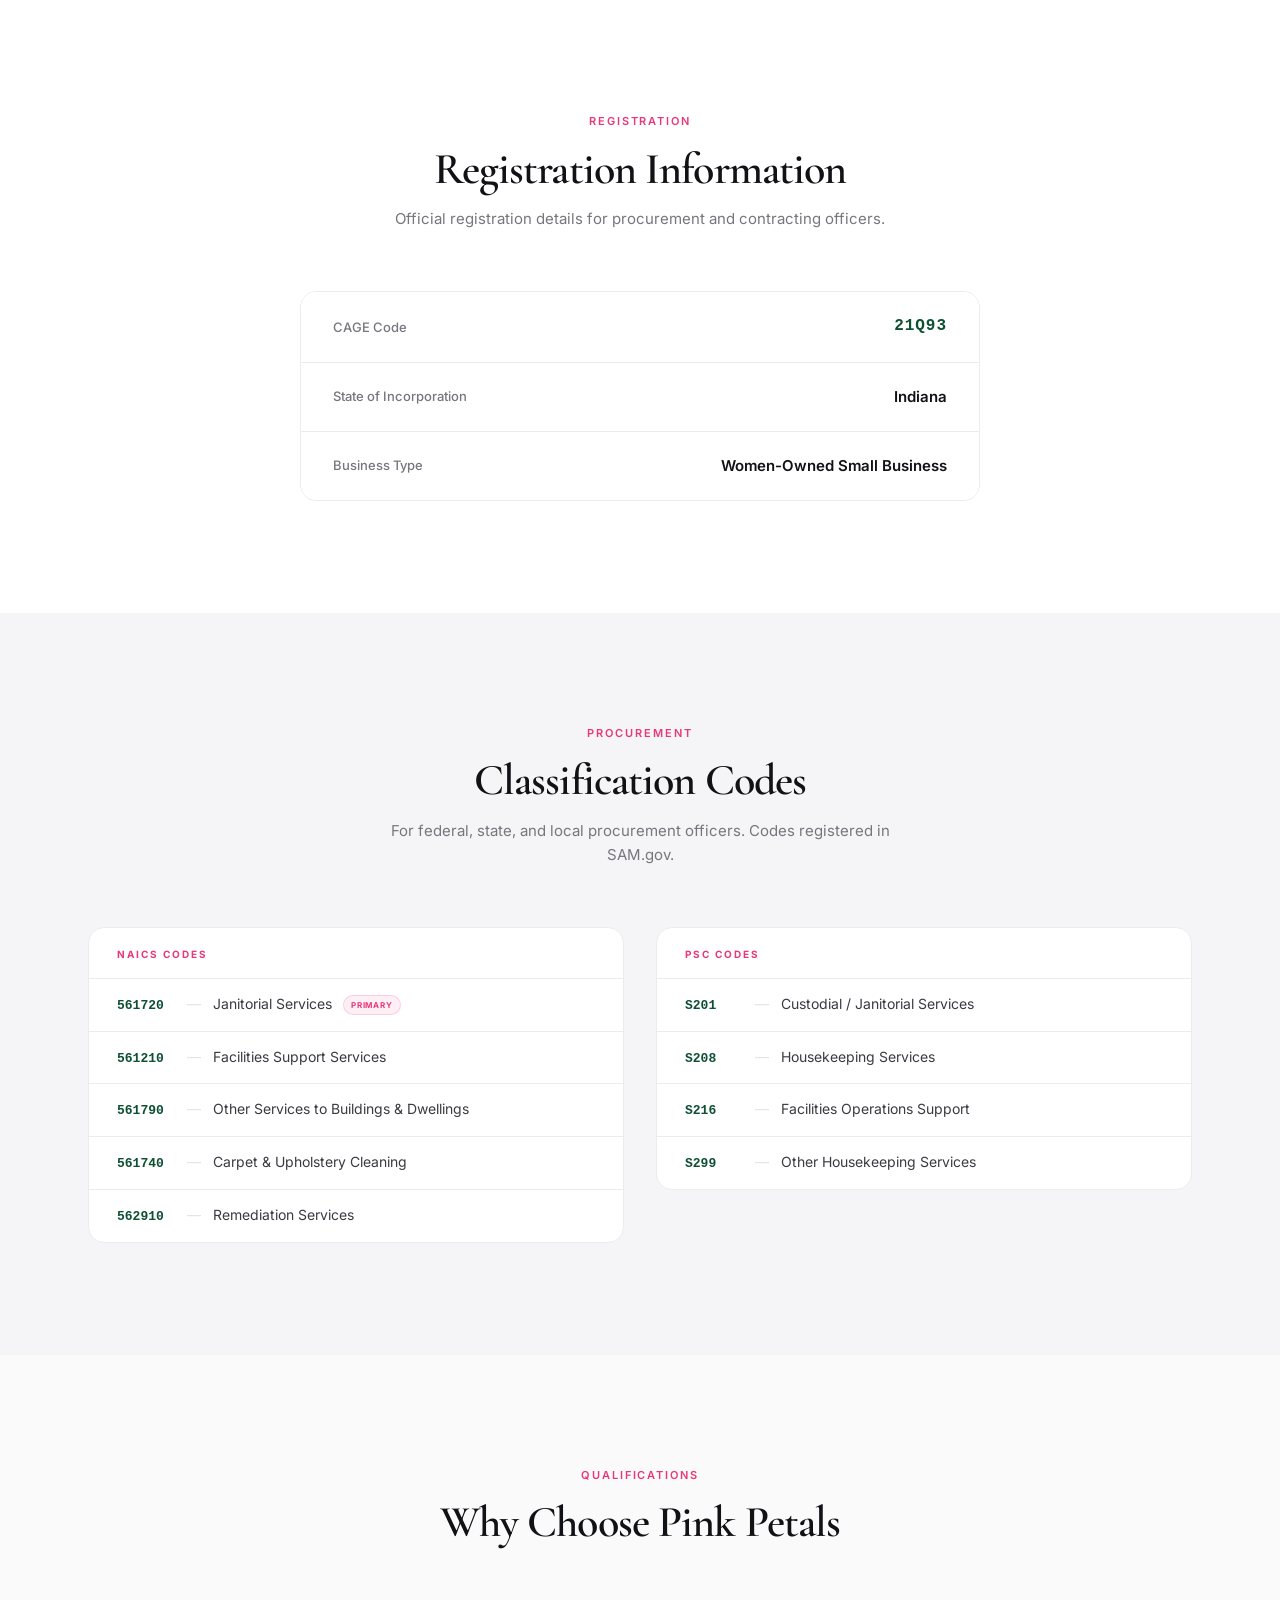
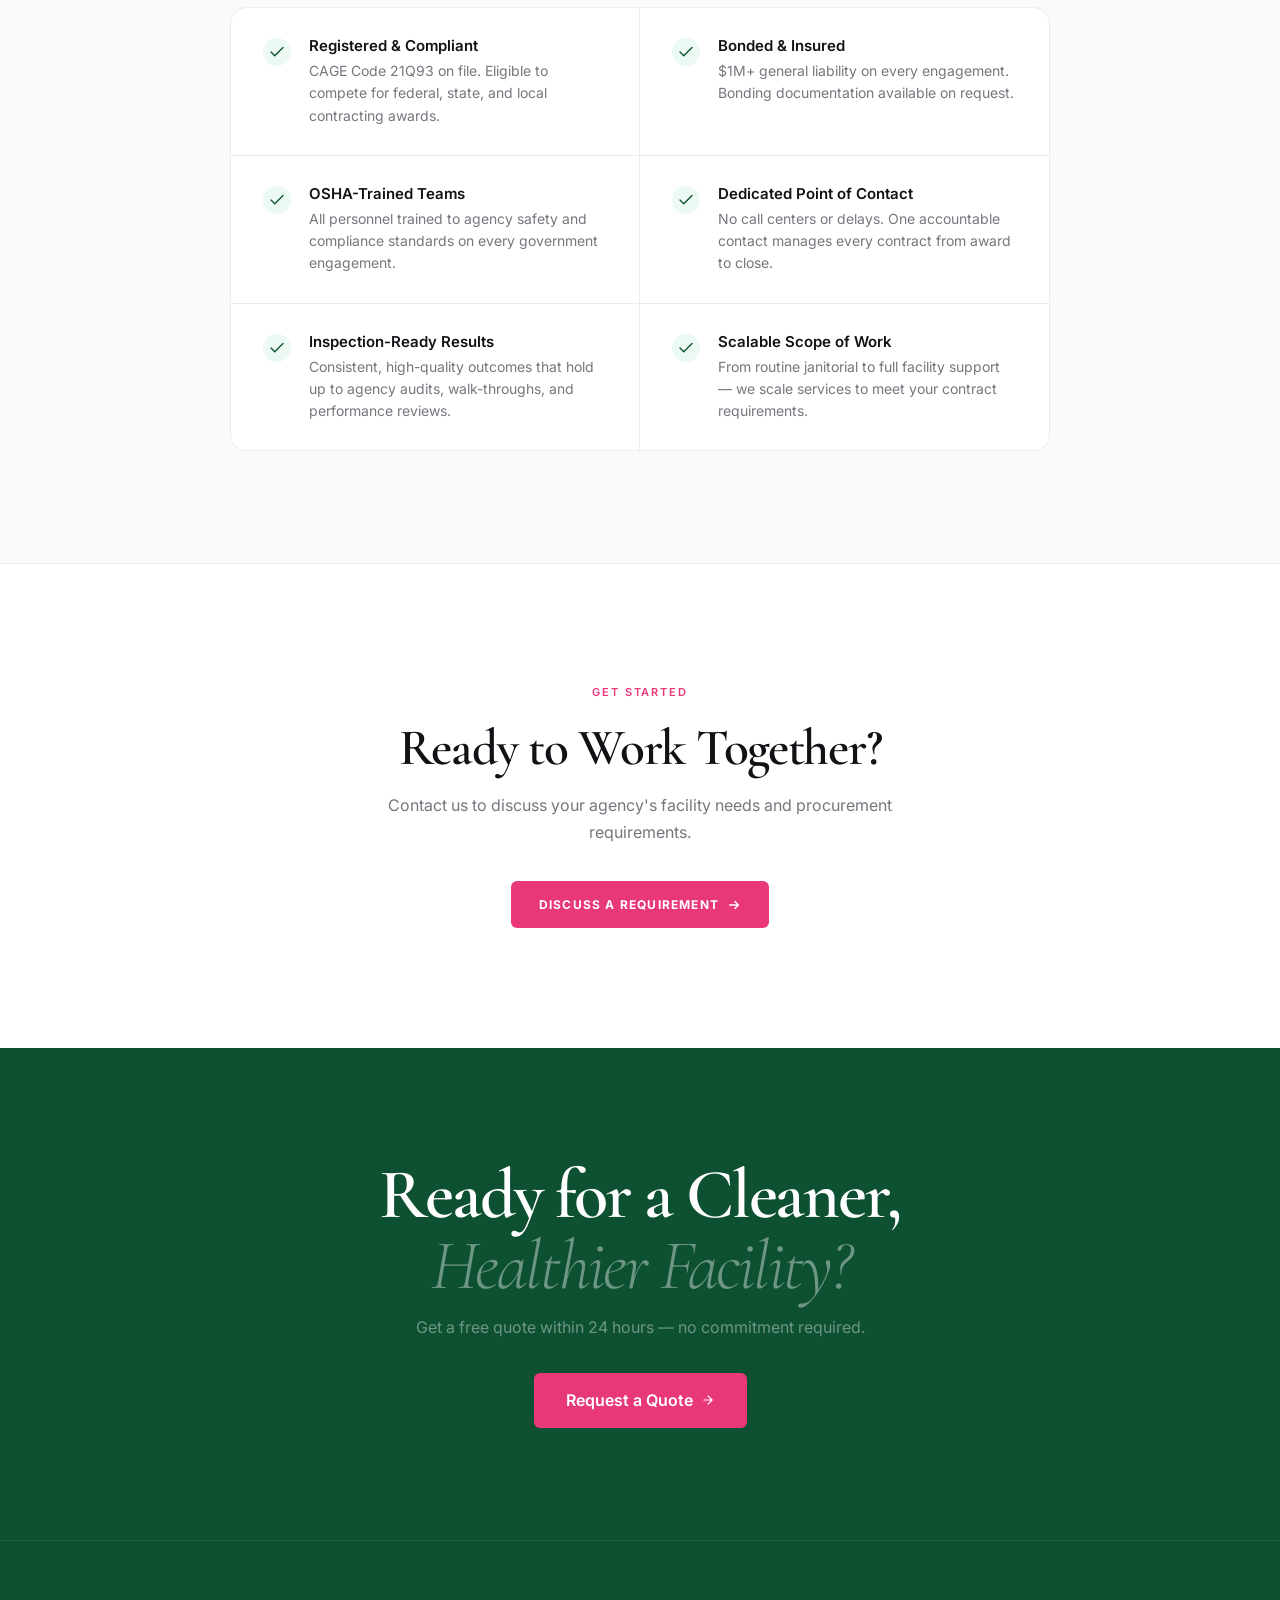
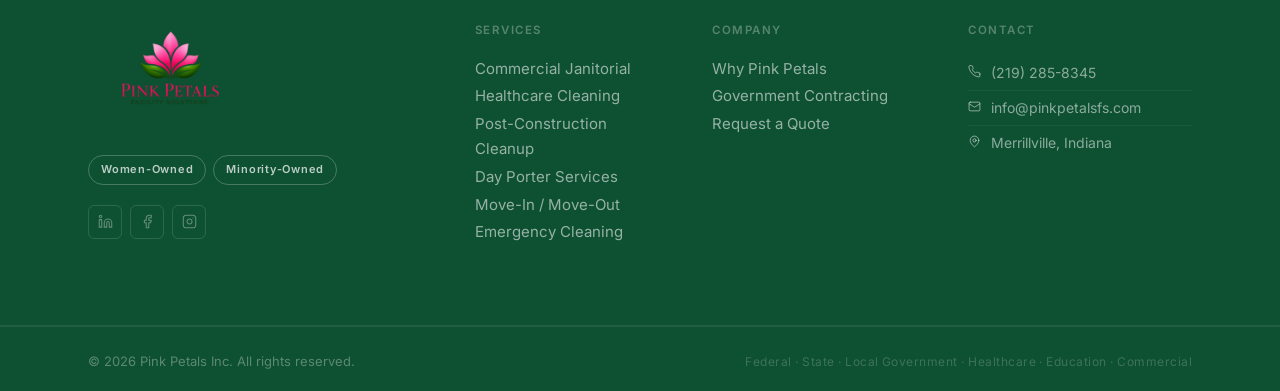
==== commit fa99b7d2: "Add capability statement image and preview section to government page - Replaces old placeholder wit" ====
--- a/government.html
+++ b/government.html
@@ -290,7 +290,7 @@
       </p>
 
       <div class="gov-hero-ctas">
-        <a href="images/capability-statement.png" download class="gov-hero-btn-dl">
+        <a href="images/capability-statement.png" download="PinkPetals-CapabilityStatement.png" class="gov-hero-btn-dl">
           <svg width="15" height="15" viewBox="0 0 24 24" fill="none" stroke="currentColor" stroke-width="2.2" stroke-linecap="round" stroke-linejoin="round" aria-hidden="true"><path d="M21 15v4a2 2 0 0 1-2 2H5a2 2 0 0 1-2-2v-4"/><polyline points="7 10 12 15 17 10"/><line x1="12" y1="15" x2="12" y2="3"/></svg>
           Download Capability Statement
         </a>
@@ -334,6 +334,48 @@
 
   </div>
 </div>
+
+
+<!-- ══════════════════════════════════════════════════
+     CAPABILITY STATEMENT
+══════════════════════════════════════════════════ -->
+<section class="gov-cap-section" aria-labelledby="cap-heading">
+  <div class="wrap">
+    <div class="gov-cap-card" data-reveal="up">
+
+      <div class="gov-cap-thumb">
+        <img src="images/capability-statement.png"
+             alt="Pink Petals Facility Solutions — Capability Statement"
+             class="gov-cap-img">
+        <div class="gov-cap-thumb-overlay">
+          <svg width="11" height="11" viewBox="0 0 24 24" fill="none" stroke="currentColor" stroke-width="2.2" stroke-linecap="round" stroke-linejoin="round" aria-hidden="true"><path d="M14 2H6a2 2 0 0 0-2 2v16a2 2 0 0 0 2 2h12a2 2 0 0 0 2-2V8z"/><polyline points="14 2 14 8 20 8"/></svg>
+          Capability Statement
+        </div>
+      </div>
+
+      <div class="gov-cap-info">
+        <p class="eyebrow gov-cap-eyebrow">For Procurement Officers</p>
+        <h2 class="gov-cap-h2" id="cap-heading">Capability Statement</h2>
+        <p class="gov-cap-desc">
+          Our one-page capability statement covers our core services, CAGE Code, NAICS codes,
+          PSC codes, past performance, and key differentiators — everything a contracting
+          officer needs to evaluate Pink Petals for a federal, state, or local award.
+        </p>
+        <div class="gov-cap-actions">
+          <a href="images/capability-statement.png" download="PinkPetals-CapabilityStatement.png" class="gov-cap-btn gov-cap-btn--primary">
+            <svg width="15" height="15" viewBox="0 0 24 24" fill="none" stroke="currentColor" stroke-width="2.2" stroke-linecap="round" stroke-linejoin="round" aria-hidden="true"><path d="M21 15v4a2 2 0 0 1-2 2H5a2 2 0 0 1-2-2v-4"/><polyline points="7 10 12 15 17 10"/><line x1="12" y1="15" x2="12" y2="3"/></svg>
+            Download Capability Statement
+          </a>
+          <a href="pages/contact.html" class="gov-cap-btn gov-cap-btn--ghost">
+            Discuss a Requirement
+            <svg width="13" height="13" viewBox="0 0 16 16" fill="none" aria-hidden="true"><path d="M3 8h10M9 4l4 4-4 4" stroke="currentColor" stroke-width="1.6" stroke-linecap="round" stroke-linejoin="round"/></svg>
+          </a>
+        </div>
+      </div>
+
+    </div>
+  </div>
+</section>
 
 
 <!-- ══════════════════════════════════════════════════
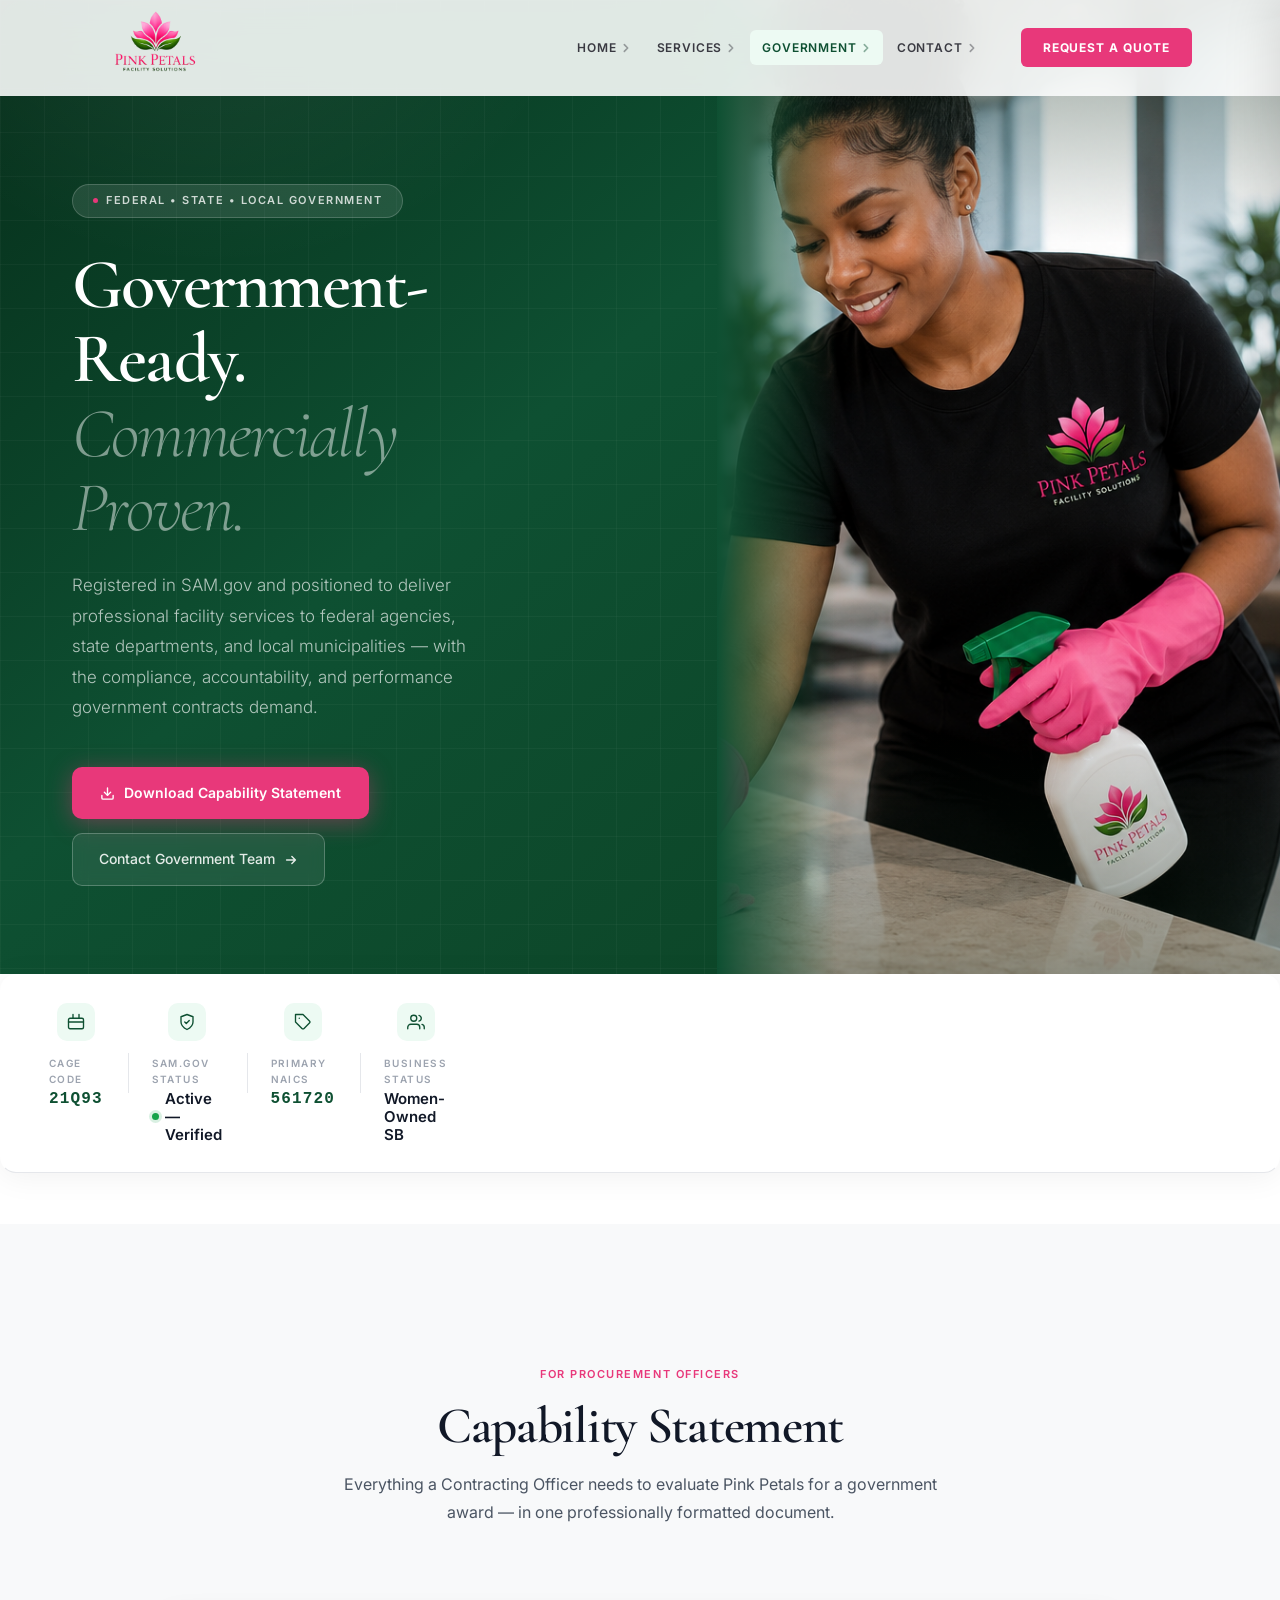
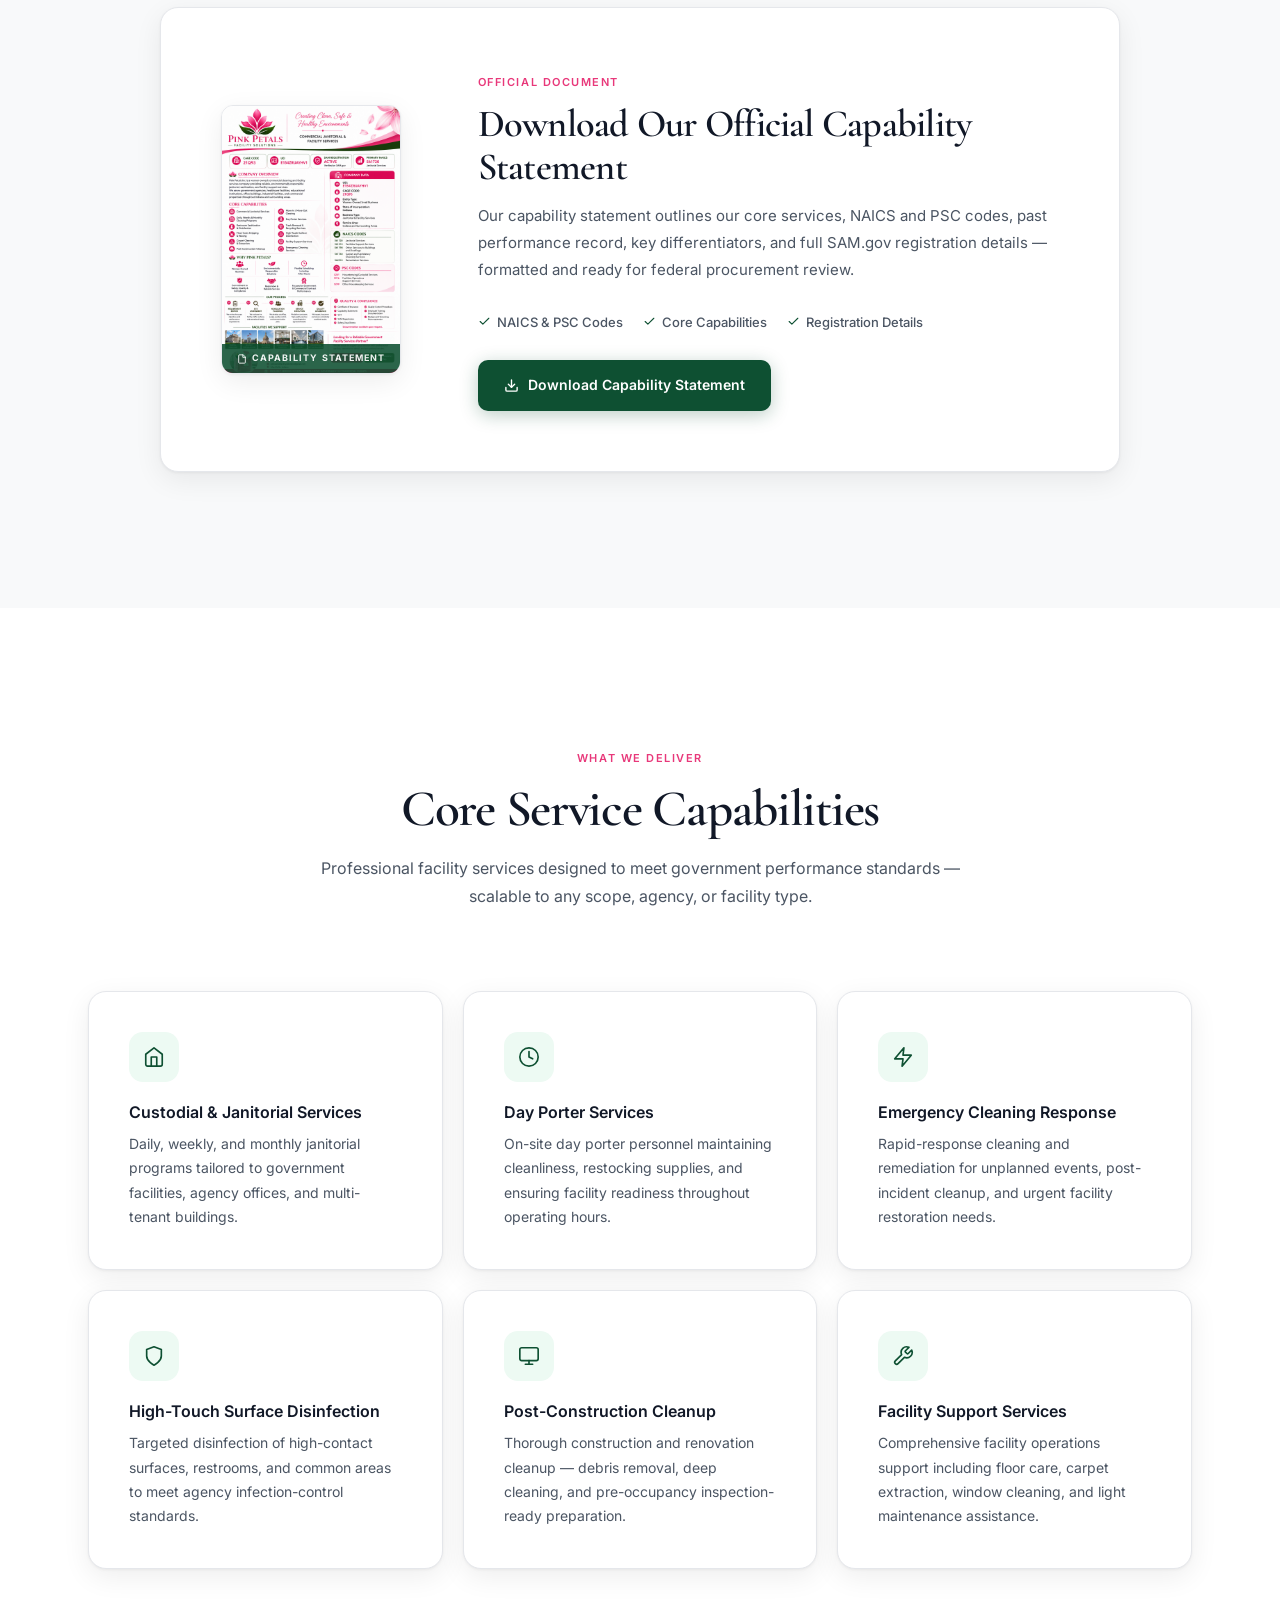
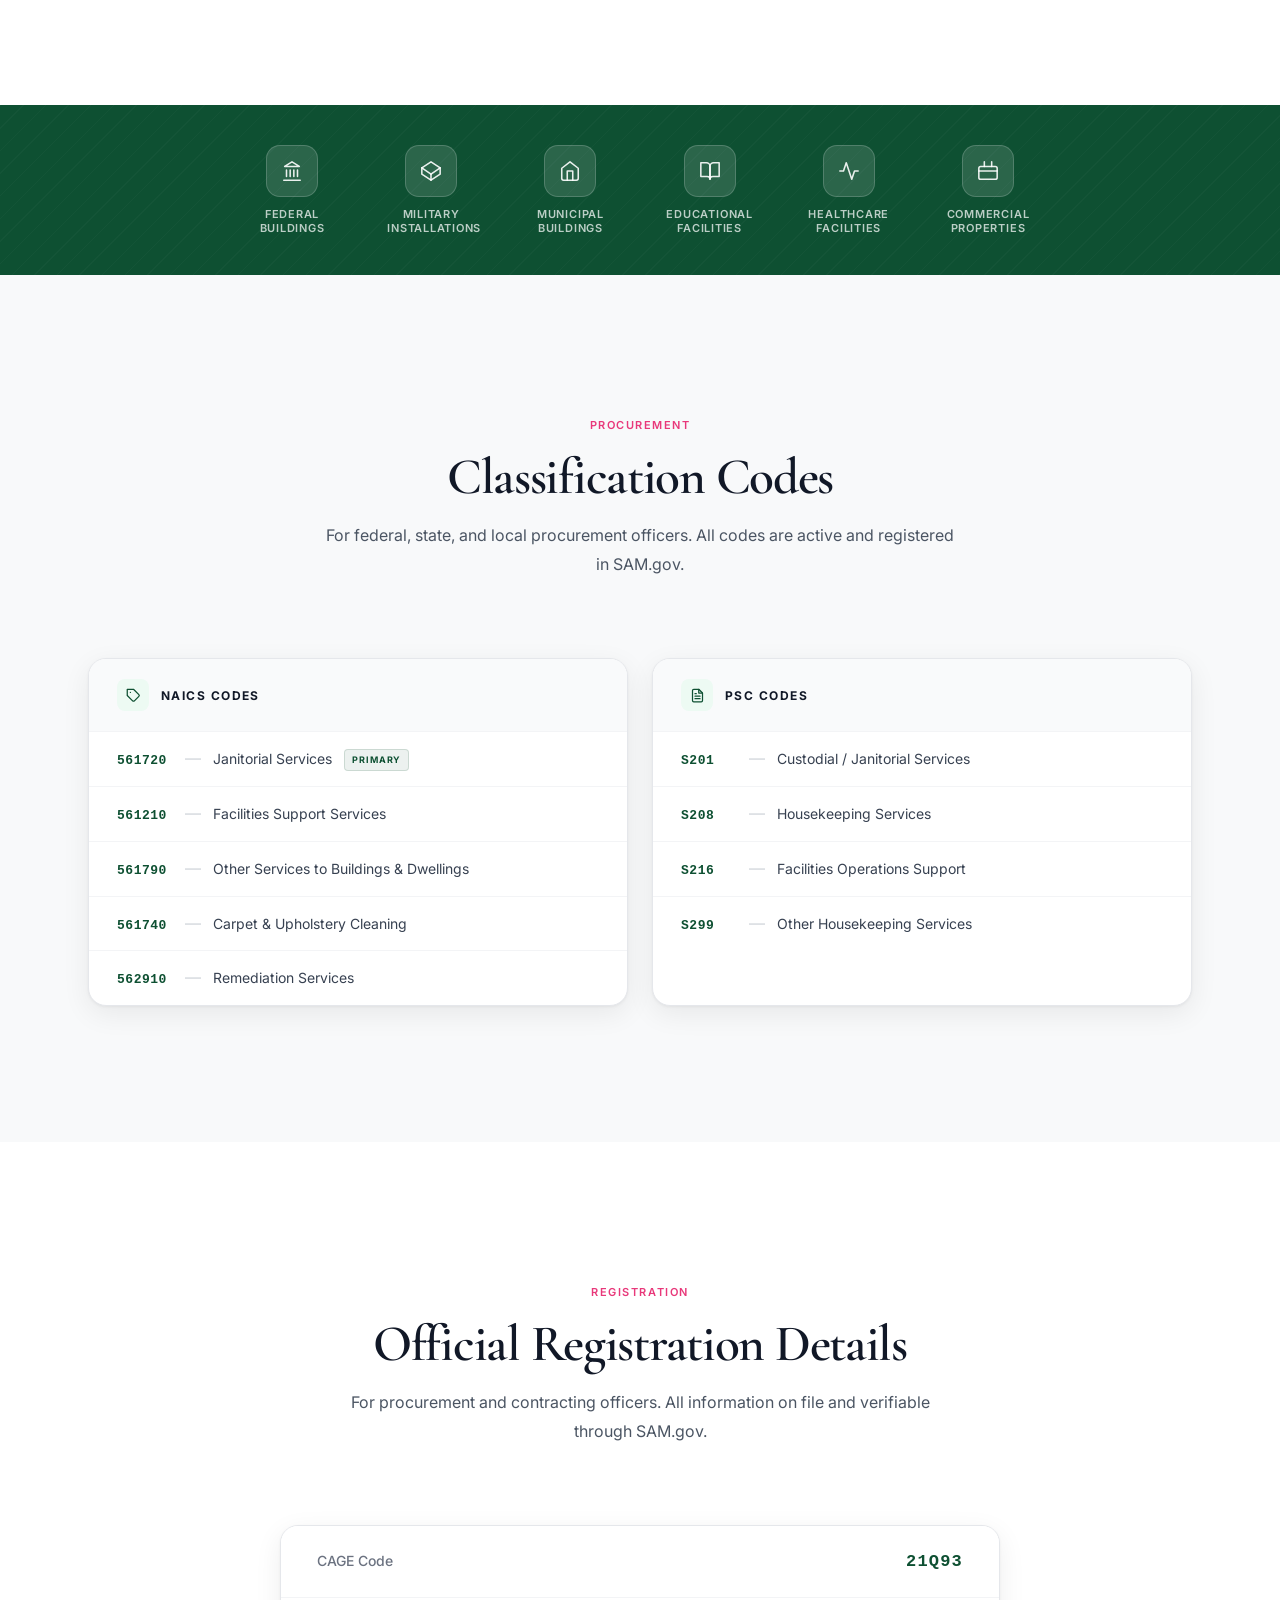
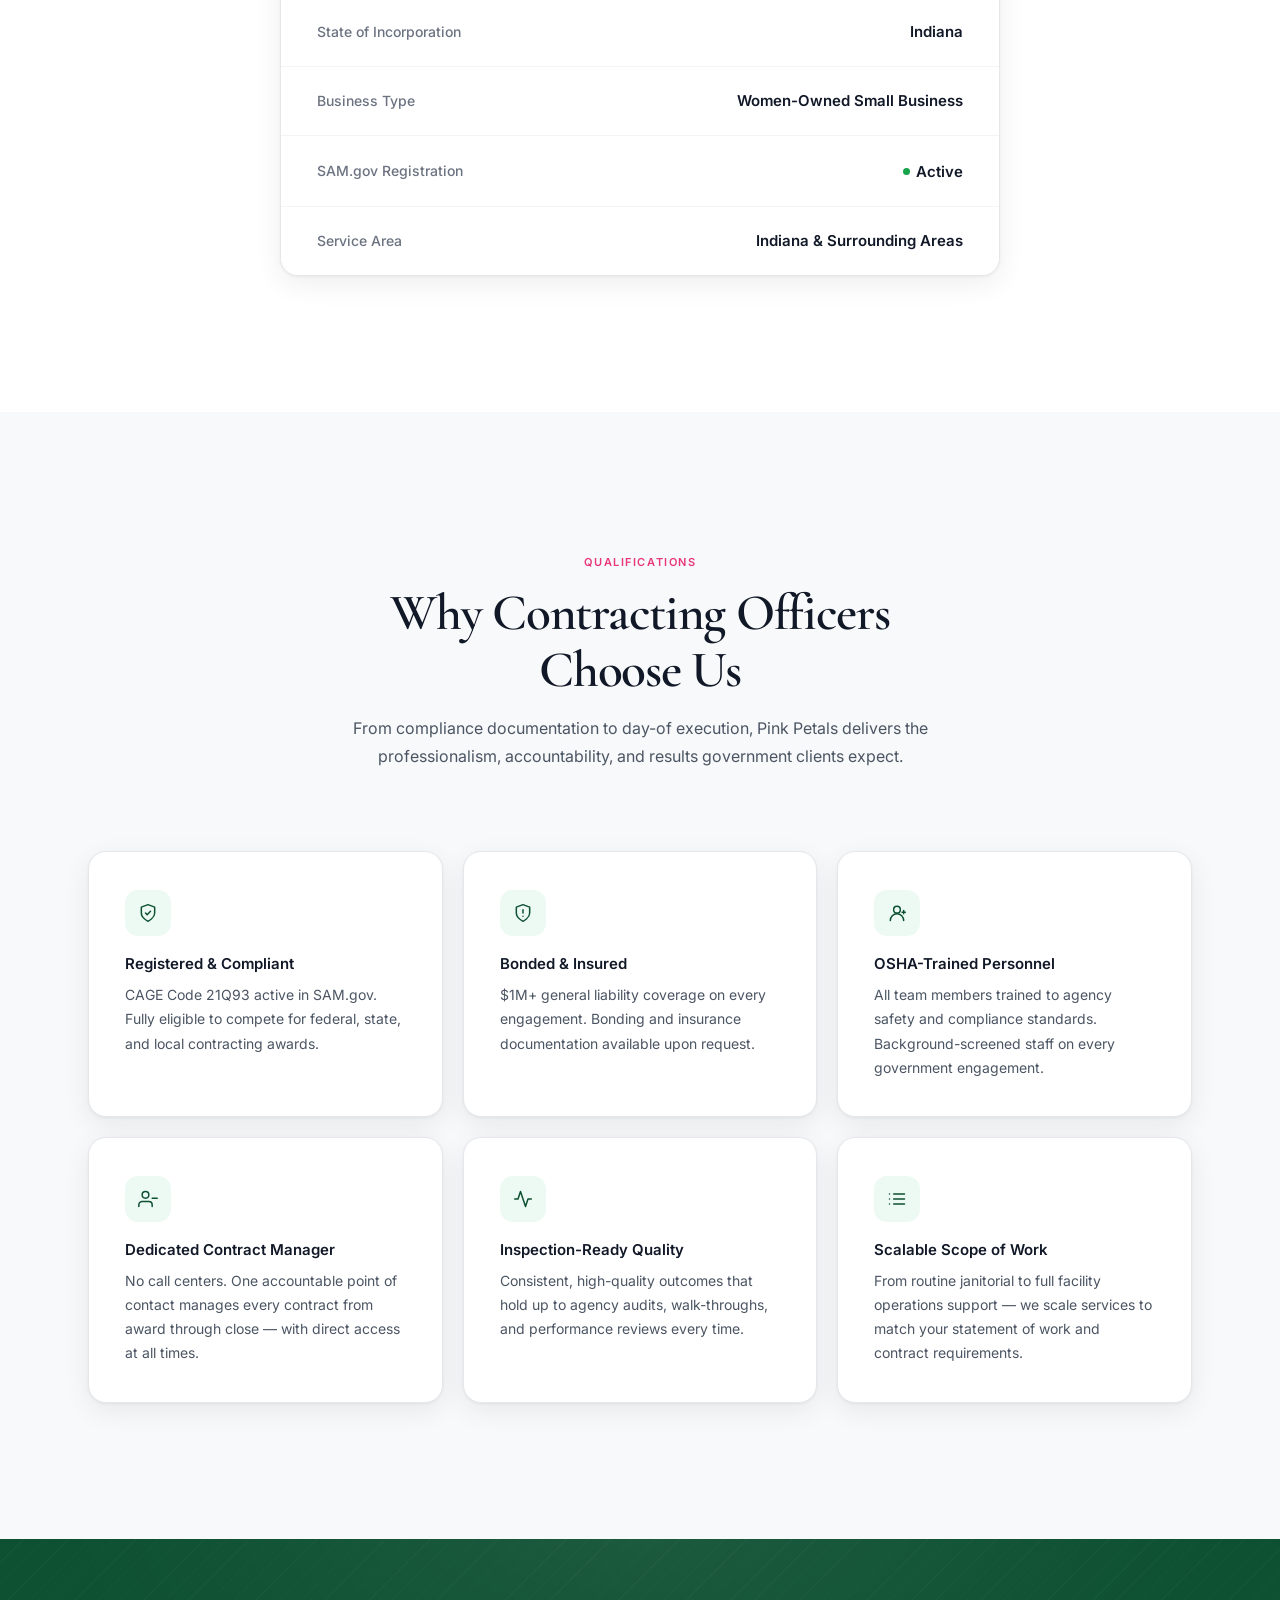
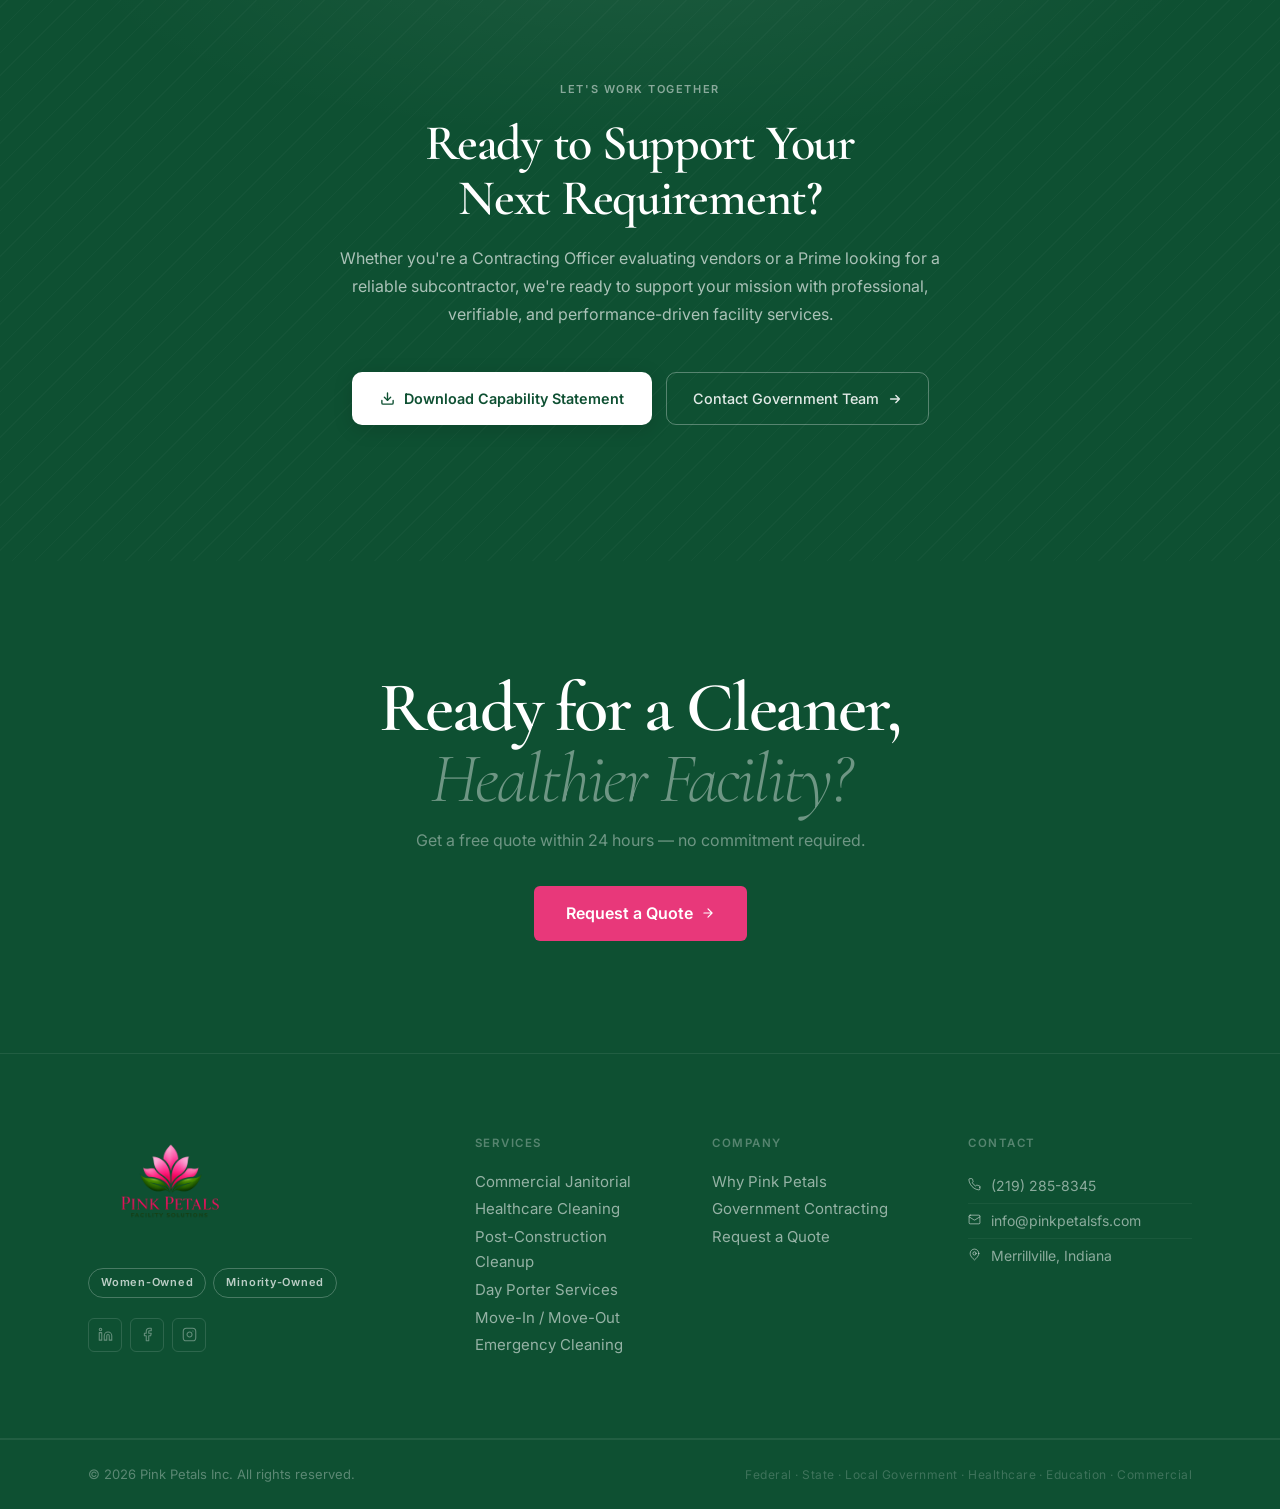
==== commit 00478640: "Premium redesign of government.html for Fortune 500 contractor look Hero: Split layout — left emeral" ====
--- a/government.html
+++ b/government.html
@@ -4,211 +4,929 @@
   <meta charset="UTF-8">
   <meta name="viewport" content="width=device-width, initial-scale=1.0">
   <title>Government Contracting — Pink Petals Facility Solutions</title>
-  <meta name="description" content="Pink Petals Facility Solutions — CAGE Code 21Q93. Women-owned facility services company registered for federal, state, and local government cleaning and facility support contracts.">
+  <meta name="description" content="Pink Petals Facility Solutions — CAGE Code 21Q93. Women-owned facility services registered in SAM.gov for federal, state, and local government janitorial and facility support contracts.">
   <link rel="preconnect" href="https://fonts.googleapis.com">
   <link rel="preconnect" href="https://fonts.gstatic.com" crossorigin>
   <link href="https://fonts.googleapis.com/css2?family=Cormorant+Garamond:ital,wght@0,300;0,400;0,600;1,300;1,400;1,600&family=Inter:wght@300;400;500;600;700&display=swap" rel="stylesheet">
   <link rel="stylesheet" href="css/styles.css?v=3">
   <link rel="icon" href="images/logo.png" type="image/png">
+
   <style>
-    /* ── Government page additions ── */
-
-    /* Label pill */
-    .gov-label-pill {
-      display: inline-flex;
-      align-items: center;
-      gap: 6px;
-      background: rgba(255,255,255,0.10);
-      border: 1px solid rgba(255,255,255,0.20);
-      border-radius: 100px;
-      padding: 6px 20px;
-      font-family: var(--f-sans);
-      font-size: 0.6875rem;
-      font-weight: var(--fw-semibold);
-      letter-spacing: 0.13em;
-      text-transform: uppercase;
-      color: rgba(255,255,255,0.78);
-      margin-bottom: 30px;
+  /* ═══════════════════════════════════════════════════════════
+     PREMIUM GOVERNMENT PAGE — PINK PETALS FACILITY SOLUTIONS
+     ═══════════════════════════════════════════════════════════ */
+
+  /* ── Tokens ── */
+  :root {
+    --g-dark:       #0a3820;
+    --g-emerald:    #0E5032;
+    --g-pink:       #E8387A;
+    --g-white:      #FAF9F7;
+    --g-bg:         #F8F9FA;
+    --g-border:     #E5E7EB;
+    --g-text:       #111827;
+    --g-body:       #4B5563;
+    --g-muted:      #9CA3AF;
+    --g-radius:     18px;
+    --g-radius-sm:  10px;
+    --g-shadow:     0 1px 3px rgba(0,0,0,0.05), 0 8px 28px rgba(0,0,0,0.07);
+    --g-shadow-up:  0 4px 14px rgba(0,0,0,0.08), 0 24px 56px rgba(0,0,0,0.11);
+    --g-section:    clamp(96px, 11vw, 136px);
+  }
+
+  /* ══════════════════════════════════════════════
+     HERO — SPLIT LAYOUT
+     ══════════════════════════════════════════════ */
+  .gov-hero {
+    display: flex;
+    min-height: clamp(620px, 92vh, 840px);
+    overflow: hidden;
+    position: relative;
+  }
+
+  /* Left — emerald content panel */
+  .gov-hero-left {
+    flex: 0 0 56%;
+    background: linear-gradient(140deg, #062e1a 0%, var(--g-emerald) 55%, #0d4729 100%);
+    position: relative;
+    z-index: 2;
+    display: flex;
+    align-items: center;
+  }
+
+  /* subtle grid on left panel */
+  .gov-hero-left::before {
+    content: '';
+    position: absolute; inset: 0;
+    background-image:
+      linear-gradient(rgba(255,255,255,0.03) 1px, transparent 1px),
+      linear-gradient(90deg, rgba(255,255,255,0.03) 1px, transparent 1px);
+    background-size: 44px 44px;
+    pointer-events: none;
+  }
+
+  /* top radial glow */
+  .gov-hero-left::after {
+    content: '';
+    position: absolute; inset: 0;
+    background: radial-gradient(ellipse 80% 50% at 30% -5%, rgba(255,255,255,0.07) 0%, transparent 65%);
+    pointer-events: none;
+  }
+
+  .gov-hero-content {
+    position: relative;
+    z-index: 3;
+    padding: calc(var(--nav-h) + clamp(56px, 8vw, 88px))
+             clamp(36px, 6vw, 72px)
+             clamp(56px, 8vw, 88px);
+    max-width: 560px;
+  }
+
+  /* Right — photo panel */
+  .gov-hero-right {
+    flex: 0 0 44%;
+    position: relative;
+    overflow: hidden;
+  }
+
+  .gov-hero-photo {
+    width: 100%;
+    height: 100%;
+    object-fit: cover;
+    object-position: center top;
+    display: block;
+  }
+
+  /* emerald feather blending left edge of photo into content */
+  .gov-hero-right::before {
+    content: '';
+    position: absolute;
+    top: 0; bottom: 0; left: 0;
+    width: 120px;
+    background: linear-gradient(to right, var(--g-emerald), transparent);
+    z-index: 2;
+    pointer-events: none;
+  }
+
+  /* dark polish on top and bottom edges */
+  .gov-hero-right::after {
+    content: '';
+    position: absolute; inset: 0;
+    background:
+      linear-gradient(to bottom, rgba(10,40,24,0.45) 0%, transparent 25%, transparent 75%, rgba(10,40,24,0.35) 100%);
+    z-index: 1;
+    pointer-events: none;
+  }
+
+  /* Sector label pill */
+  .gov-sector-pill {
+    display: inline-flex;
+    align-items: center;
+    gap: 8px;
+    padding: 7px 20px;
+    background: rgba(255,255,255,0.10);
+    border: 1px solid rgba(255,255,255,0.18);
+    border-radius: 100px;
+    font-family: var(--f-sans);
+    font-size: 0.6875rem;
+    font-weight: var(--fw-semibold);
+    letter-spacing: 0.14em;
+    text-transform: uppercase;
+    color: rgba(255,255,255,0.78);
+    margin-bottom: 30px;
+  }
+  .gov-pill-dot {
+    width: 5px; height: 5px;
+    border-radius: 50%;
+    background: var(--g-pink);
+    flex-shrink: 0;
+  }
+
+  /* Hero headline */
+  .gov-h1 {
+    font-family: var(--f-display);
+    font-size: clamp(2.75rem, 5.5vw, 5rem);
+    font-weight: var(--fw-semibold);
+    color: #ffffff;
+    line-height: 1.06;
+    letter-spacing: -0.025em;
+    margin-bottom: 24px;
+  }
+  .gov-h1-em {
+    display: block;
+    font-style: italic;
+    font-weight: var(--fw-light);
+    color: rgba(255,255,255,0.48);
+  }
+
+  /* Hero lead */
+  .gov-hero-p {
+    font-family: var(--f-sans);
+    font-size: clamp(0.9375rem, 1.4vw, 1.0625rem);
+    font-weight: 300;
+    color: rgba(255,255,255,0.68);
+    line-height: 1.80;
+    margin-bottom: 44px;
+  }
+
+  /* Hero CTA row */
+  .gov-hero-ctas {
+    display: flex;
+    align-items: center;
+    gap: 14px;
+    flex-wrap: wrap;
+  }
+
+  .g-btn-primary {
+    display: inline-flex;
+    align-items: center;
+    gap: 9px;
+    padding: 15px 28px;
+    background: var(--g-pink);
+    color: #ffffff;
+    font-family: var(--f-sans);
+    font-size: 0.875rem;
+    font-weight: var(--fw-semibold);
+    border-radius: var(--g-radius-sm);
+    text-decoration: none;
+    box-shadow: 0 4px 24px rgba(232,56,122,0.42);
+    transition: transform 0.22s ease, box-shadow 0.22s ease, filter 0.22s ease;
+    white-space: nowrap;
+    flex-shrink: 0;
+  }
+  .g-btn-primary:hover {
+    transform: translateY(-2px);
+    box-shadow: 0 8px 32px rgba(232,56,122,0.54);
+    filter: brightness(1.06);
+  }
+
+  .g-btn-ghost {
+    display: inline-flex;
+    align-items: center;
+    gap: 9px;
+    padding: 14px 26px;
+    background: rgba(255,255,255,0.08);
+    color: rgba(255,255,255,0.88);
+    font-family: var(--f-sans);
+    font-size: 0.875rem;
+    font-weight: var(--fw-medium);
+    border-radius: var(--g-radius-sm);
+    border: 1px solid rgba(255,255,255,0.24);
+    text-decoration: none;
+    backdrop-filter: blur(8px);
+    transition: transform 0.22s ease, background 0.22s ease, border-color 0.22s ease;
+    white-space: nowrap;
+    flex-shrink: 0;
+  }
+  .g-btn-ghost:hover {
+    transform: translateY(-2px);
+    background: rgba(255,255,255,0.15);
+    border-color: rgba(255,255,255,0.40);
+  }
+
+  /* ══════════════════════════════════════════════
+     CREDENTIALS BAR
+     ══════════════════════════════════════════════ */
+  .gov-creds {
+    background: #ffffff;
+    border-bottom: 1px solid var(--g-border);
+    box-shadow: 0 4px 32px rgba(0,0,0,0.06);
+    position: relative;
+    z-index: 10;
+  }
+
+  .gov-creds-inner {
+    max-width: 1040px;
+    margin: 0 auto;
+    padding: 0 24px;
+    display: flex;
+    align-items: stretch;
+  }
+
+  .gov-cred {
+    flex: 1;
+    display: flex;
+    align-items: center;
+    gap: 14px;
+    padding: 28px 24px;
+    position: relative;
+    transition: background 0.18s ease;
+  }
+  .gov-cred:hover { background: #FAFAFA; }
+
+  .gov-cred + .gov-cred::before {
+    content: '';
+    position: absolute; left: 0; top: 50%;
+    transform: translateY(-50%);
+    height: 40px; width: 1px;
+    background: var(--g-border);
+  }
+
+  .gov-cred-icon {
+    width: 38px; height: 38px;
+    border-radius: 10px;
+    background: #edfaf3;
+    display: flex; align-items: center; justify-content: center;
+    color: var(--g-emerald);
+    flex-shrink: 0;
+  }
+
+  .gov-cred-text { min-width: 0; }
+
+  .gov-cred-lbl {
+    font-family: var(--f-sans);
+    font-size: 0.625rem;
+    font-weight: var(--fw-semibold);
+    letter-spacing: 0.14em;
+    text-transform: uppercase;
+    color: var(--g-muted);
+    margin-bottom: 3px;
+    display: block;
+  }
+
+  .gov-cred-val {
+    font-family: var(--f-sans);
+    font-size: 0.9375rem;
+    font-weight: var(--fw-semibold);
+    color: var(--g-text);
+    display: block;
+    line-height: 1.2;
+  }
+  .gov-cred-val.mono {
+    font-family: 'Courier New', monospace;
+    font-size: 1rem;
+    letter-spacing: 0.07em;
+    color: var(--g-emerald);
+  }
+
+  .gov-sam-row { display: inline-flex; align-items: center; gap: 6px; }
+  .gov-sam-dot {
+    width: 7px; height: 7px; border-radius: 50%;
+    background: #16a34a;
+    box-shadow: 0 0 0 3px rgba(22,163,74,0.16);
+    flex-shrink: 0;
+    animation: gpulse 2.8s ease-in-out infinite;
+  }
+  @keyframes gpulse {
+    0%,100% { box-shadow: 0 0 0 3px rgba(22,163,74,0.16); }
+    50%      { box-shadow: 0 0 0 6px rgba(22,163,74,0.06); }
+  }
+
+  /* ══════════════════════════════════════════════
+     SHARED SECTION UTILITIES
+     ══════════════════════════════════════════════ */
+  .gsec {
+    padding: var(--g-section) 0;
+  }
+  .gsec-white { background: #ffffff; }
+  .gsec-alt   { background: var(--g-bg); }
+  .gsec-dark  { background: var(--g-emerald); }
+
+  .gsec-head {
+    text-align: center;
+    max-width: 640px;
+    margin: 0 auto clamp(56px, 7vw, 80px);
+  }
+
+  .g-eyebrow {
+    display: inline-block;
+    font-family: var(--f-sans);
+    font-size: 0.6875rem;
+    font-weight: var(--fw-semibold);
+    letter-spacing: 0.14em;
+    text-transform: uppercase;
+    color: var(--g-pink);
+    margin-bottom: 14px;
+  }
+
+  .g-h2 {
+    font-family: var(--f-display);
+    font-size: clamp(2rem, 4vw, 3.25rem);
+    font-weight: var(--fw-semibold);
+    color: var(--g-text);
+    letter-spacing: -0.025em;
+    line-height: 1.10;
+    margin-bottom: 16px;
+  }
+
+  .g-lead {
+    font-family: var(--f-sans);
+    font-size: 1rem;
+    color: var(--g-body);
+    line-height: 1.78;
+    margin: 0;
+  }
+
+  /* ══════════════════════════════════════════════
+     CAPABILITY STATEMENT
+     ══════════════════════════════════════════════ */
+  .gov-capstat {
+    display: flex;
+    align-items: center;
+    gap: clamp(40px, 6vw, 80px);
+    background: #ffffff;
+    border: 1px solid var(--g-border);
+    border-radius: var(--g-radius);
+    box-shadow: var(--g-shadow);
+    padding: clamp(36px, 5vw, 60px);
+    max-width: 960px;
+    margin: 0 auto;
+  }
+
+  .gov-capstat-thumb {
+    flex-shrink: 0;
+    width: clamp(130px, 18vw, 180px);
+    border-radius: 12px;
+    overflow: hidden;
+    border: 1px solid var(--g-border);
+    box-shadow: var(--g-shadow);
+    position: relative;
+  }
+  .gov-capstat-thumb img {
+    display: block;
+    width: 100%;
+    height: auto;
+  }
+  .gov-capstat-thumb-label {
+    position: absolute; bottom: 0; left: 0; right: 0;
+    background: rgba(14,80,50,0.88);
+    padding: 7px 10px;
+    font-family: var(--f-sans);
+    font-size: 0.5625rem;
+    font-weight: var(--fw-bold);
+    letter-spacing: 0.12em;
+    text-transform: uppercase;
+    color: rgba(255,255,255,0.92);
+    text-align: center;
+    display: flex;
+    align-items: center;
+    justify-content: center;
+    gap: 5px;
+  }
+
+  .gov-capstat-body { flex: 1; min-width: 0; }
+
+  .gov-capstat-h3 {
+    font-family: var(--f-display);
+    font-size: clamp(1.75rem, 3vw, 2.5rem);
+    font-weight: var(--fw-semibold);
+    color: var(--g-text);
+    letter-spacing: -0.02em;
+    line-height: 1.12;
+    margin-bottom: 14px;
+  }
+
+  .gov-capstat-p {
+    font-family: var(--f-sans);
+    font-size: 0.9375rem;
+    color: var(--g-body);
+    line-height: 1.78;
+    margin-bottom: 28px;
+  }
+
+  .gov-capstat-meta {
+    display: flex;
+    align-items: center;
+    gap: 20px;
+    flex-wrap: wrap;
+    margin-bottom: 28px;
+  }
+
+  .gov-capstat-tag {
+    display: inline-flex;
+    align-items: center;
+    gap: 6px;
+    font-family: var(--f-sans);
+    font-size: 0.8125rem;
+    font-weight: var(--fw-medium);
+    color: var(--g-body);
+  }
+  .gov-capstat-tag svg { color: var(--g-emerald); flex-shrink: 0; }
+
+  .g-btn-dl {
+    display: inline-flex;
+    align-items: center;
+    gap: 9px;
+    padding: 14px 26px;
+    background: var(--g-emerald);
+    color: #ffffff;
+    font-family: var(--f-sans);
+    font-size: 0.875rem;
+    font-weight: var(--fw-semibold);
+    border-radius: var(--g-radius-sm);
+    text-decoration: none;
+    box-shadow: 0 4px 18px rgba(14,80,50,0.28);
+    transition: transform 0.22s ease, box-shadow 0.22s ease, filter 0.22s ease;
+    white-space: nowrap;
+  }
+  .g-btn-dl:hover {
+    transform: translateY(-2px);
+    box-shadow: 0 8px 30px rgba(14,80,50,0.38);
+    filter: brightness(1.06);
+  }
+
+  /* ══════════════════════════════════════════════
+     CORE SERVICES GRID
+     ══════════════════════════════════════════════ */
+  .gov-services-grid {
+    display: grid;
+    grid-template-columns: repeat(3, 1fr);
+    gap: 20px;
+  }
+
+  .gov-service-card {
+    background: #ffffff;
+    border: 1px solid var(--g-border);
+    border-radius: var(--g-radius);
+    padding: clamp(28px, 3.5vw, 40px);
+    box-shadow: var(--g-shadow);
+    transition: transform 0.24s ease, box-shadow 0.24s ease;
+    display: flex;
+    flex-direction: column;
+  }
+  .gov-service-card:hover {
+    transform: translateY(-5px);
+    box-shadow: var(--g-shadow-up);
+  }
+
+  .gov-svc-icon {
+    width: 50px; height: 50px;
+    border-radius: 14px;
+    background: #edfaf3;
+    display: flex; align-items: center; justify-content: center;
+    color: var(--g-emerald);
+    margin-bottom: 20px;
+    flex-shrink: 0;
+  }
+
+  .gov-svc-title {
+    font-family: var(--f-sans);
+    font-size: 1rem;
+    font-weight: var(--fw-semibold);
+    color: var(--g-text);
+    margin-bottom: 10px;
+    line-height: 1.3;
+  }
+
+  .gov-svc-desc {
+    font-family: var(--f-sans);
+    font-size: 0.875rem;
+    color: var(--g-body);
+    line-height: 1.72;
+    margin: 0;
+    flex: 1;
+  }
+
+  /* ══════════════════════════════════════════════
+     FACILITY TYPES STRIP
+     ══════════════════════════════════════════════ */
+  .gov-facility-strip {
+    background: var(--g-emerald);
+    padding: 40px 0;
+    position: relative;
+    overflow: hidden;
+  }
+  .gov-facility-strip::before {
+    content: '';
+    position: absolute; inset: 0;
+    background-image: repeating-linear-gradient(
+      135deg,
+      rgba(255,255,255,0.025) 0px, rgba(255,255,255,0.025) 1px,
+      transparent 1px, transparent 16px
+    );
+    pointer-events: none;
+  }
+
+  .gov-facility-grid {
+    display: flex;
+    align-items: center;
+    justify-content: center;
+    gap: clamp(24px, 4vw, 56px);
+    flex-wrap: wrap;
+    position: relative;
+    z-index: 2;
+  }
+
+  .gov-facility-item {
+    display: flex;
+    flex-direction: column;
+    align-items: center;
+    gap: 10px;
+    text-align: center;
+    min-width: 88px;
+  }
+
+  .gov-facility-icon {
+    width: 52px; height: 52px;
+    border-radius: 14px;
+    background: rgba(255,255,255,0.12);
+    border: 1px solid rgba(255,255,255,0.18);
+    display: flex; align-items: center; justify-content: center;
+    color: rgba(255,255,255,0.90);
+    transition: background 0.20s ease;
+  }
+  .gov-facility-item:hover .gov-facility-icon {
+    background: rgba(255,255,255,0.20);
+  }
+
+  .gov-facility-label {
+    font-family: var(--f-sans);
+    font-size: 0.6875rem;
+    font-weight: var(--fw-semibold);
+    letter-spacing: 0.07em;
+    text-transform: uppercase;
+    color: rgba(255,255,255,0.72);
+    line-height: 1.3;
+    max-width: 88px;
+  }
+
+  /* ══════════════════════════════════════════════
+     CLASSIFICATION CODES
+     ══════════════════════════════════════════════ */
+  .gov-codes-2col {
+    display: grid;
+    grid-template-columns: 1fr 1fr;
+    gap: 24px;
+  }
+
+  .gov-code-card {
+    background: #ffffff;
+    border: 1px solid var(--g-border);
+    border-radius: var(--g-radius);
+    overflow: hidden;
+    box-shadow: var(--g-shadow);
+  }
+
+  .gov-code-card-head {
+    display: flex;
+    align-items: center;
+    gap: 12px;
+    padding: 20px 28px;
+    border-bottom: 1px solid #F3F4F6;
+    background: #F9FAFB;
+  }
+
+  .gov-code-head-icon {
+    width: 32px; height: 32px;
+    border-radius: 8px;
+    background: #edfaf3;
+    display: flex; align-items: center; justify-content: center;
+    color: var(--g-emerald);
+    flex-shrink: 0;
+  }
+
+  .gov-code-head-title {
+    font-family: var(--f-sans);
+    font-size: 0.75rem;
+    font-weight: var(--fw-bold);
+    letter-spacing: 0.12em;
+    text-transform: uppercase;
+    color: var(--g-text);
+  }
+
+  .gov-code-row {
+    display: flex;
+    align-items: baseline;
+    padding: 14px 28px;
+    border-bottom: 1px solid #F3F4F6;
+    transition: background 0.15s ease;
+  }
+  .gov-code-row:last-child { border-bottom: none; }
+  .gov-code-row:hover { background: #F9FAFB; }
+
+  .gov-code-num {
+    font-family: 'Courier New', monospace;
+    font-size: 0.8125rem;
+    font-weight: 700;
+    color: var(--g-emerald);
+    min-width: 56px;
+    flex-shrink: 0;
+    letter-spacing: 0.04em;
+  }
+
+  .gov-code-dash {
+    color: #D1D5DB;
+    margin: 0 12px;
+    flex-shrink: 0;
+  }
+
+  .gov-code-desc {
+    font-family: var(--f-sans);
+    font-size: 0.875rem;
+    color: #374151;
+    line-height: 1.45;
+    flex: 1;
+  }
+
+  .gov-primary-tag {
+    display: inline-block;
+    background: rgba(14,80,50,0.08);
+    border: 1px solid rgba(14,80,50,0.15);
+    color: var(--g-emerald);
+    font-size: 0.5625rem;
+    font-weight: var(--fw-bold);
+    letter-spacing: 0.10em;
+    text-transform: uppercase;
+    padding: 2px 7px;
+    border-radius: 4px;
+    margin-left: 8px;
+    vertical-align: middle;
+    line-height: 1.8;
+  }
+
+  /* ══════════════════════════════════════════════
+     REGISTRATION DETAILS
+     ══════════════════════════════════════════════ */
+  .gov-reg-card {
+    max-width: 720px;
+    margin: 0 auto;
+    background: #ffffff;
+    border: 1px solid var(--g-border);
+    border-radius: var(--g-radius);
+    overflow: hidden;
+    box-shadow: var(--g-shadow);
+  }
+
+  .gov-reg-row {
+    display: flex;
+    align-items: center;
+    justify-content: space-between;
+    gap: 24px;
+    padding: 22px 36px;
+    border-bottom: 1px solid #F3F4F6;
+    transition: background 0.15s ease;
+  }
+  .gov-reg-row:last-child { border-bottom: none; }
+  .gov-reg-row:hover { background: #FAFAFA; }
+
+  .gov-reg-lbl {
+    font-family: var(--f-sans);
+    font-size: 0.875rem;
+    font-weight: var(--fw-medium);
+    color: #6B7280;
+    white-space: nowrap;
+  }
+
+  .gov-reg-val {
+    font-family: var(--f-sans);
+    font-size: 0.9375rem;
+    font-weight: var(--fw-semibold);
+    color: var(--g-text);
+    text-align: right;
+  }
+  .gov-reg-val.mono {
+    font-family: 'Courier New', monospace;
+    font-size: 1.0625rem;
+    letter-spacing: 0.07em;
+    color: var(--g-emerald);
+  }
+
+  /* ══════════════════════════════════════════════
+     WHY PINK PETALS — QUALIFICATION CARDS
+     ══════════════════════════════════════════════ */
+  .gov-qual-grid {
+    display: grid;
+    grid-template-columns: repeat(3, 1fr);
+    gap: 20px;
+  }
+
+  .gov-qual-card {
+    background: #ffffff;
+    border: 1px solid var(--g-border);
+    border-radius: var(--g-radius);
+    padding: clamp(28px, 3.5vw, 36px);
+    box-shadow: var(--g-shadow);
+    transition: transform 0.24s ease, box-shadow 0.24s ease;
+  }
+  .gov-qual-card:hover {
+    transform: translateY(-4px);
+    box-shadow: var(--g-shadow-up);
+  }
+
+  .gov-qual-icon {
+    width: 46px; height: 46px;
+    border-radius: 13px;
+    background: #edfaf3;
+    display: flex; align-items: center; justify-content: center;
+    color: var(--g-emerald);
+    margin-bottom: 18px;
+  }
+
+  .gov-qual-title {
+    display: block;
+    font-family: var(--f-sans);
+    font-size: 0.9375rem;
+    font-weight: var(--fw-semibold);
+    color: var(--g-text);
+    margin-bottom: 10px;
+    line-height: 1.3;
+  }
+
+  .gov-qual-desc {
+    font-family: var(--f-sans);
+    font-size: 0.875rem;
+    color: var(--g-body);
+    line-height: 1.72;
+    margin: 0;
+  }
+
+  /* ══════════════════════════════════════════════
+     FINAL CTA
+     ══════════════════════════════════════════════ */
+  .gov-cta-wrap {
+    background: var(--g-emerald);
+    padding: var(--g-section) 0;
+    text-align: center;
+    position: relative;
+    overflow: hidden;
+  }
+  .gov-cta-wrap::before {
+    content: '';
+    position: absolute; inset: 0;
+    background-image: repeating-linear-gradient(
+      135deg,
+      rgba(255,255,255,0.025) 0px, rgba(255,255,255,0.025) 1px,
+      transparent 1px, transparent 16px
+    );
+    pointer-events: none;
+  }
+  .gov-cta-wrap::after {
+    content: '';
+    position: absolute; inset: 0;
+    background: radial-gradient(ellipse 70% 50% at 50% 0%, rgba(255,255,255,0.06) 0%, transparent 65%);
+    pointer-events: none;
+  }
+
+  .gov-cta-inner {
+    position: relative;
+    z-index: 2;
+    max-width: 600px;
+    margin: 0 auto;
+  }
+
+  .gov-cta-eyebrow {
+    display: inline-block;
+    font-family: var(--f-sans);
+    font-size: 0.6875rem;
+    font-weight: var(--fw-semibold);
+    letter-spacing: 0.14em;
+    text-transform: uppercase;
+    color: rgba(255,255,255,0.50);
+    margin-bottom: 18px;
+  }
+
+  .gov-cta-h2 {
+    font-family: var(--f-display);
+    font-size: clamp(2rem, 4vw, 3.125rem);
+    font-weight: var(--fw-semibold);
+    color: #ffffff;
+    letter-spacing: -0.025em;
+    line-height: 1.10;
+    margin-bottom: 18px;
+  }
+
+  .gov-cta-p {
+    font-family: var(--f-sans);
+    font-size: 1rem;
+    color: rgba(255,255,255,0.65);
+    line-height: 1.75;
+    margin-bottom: 44px;
+  }
+
+  .gov-cta-btns {
+    display: flex;
+    align-items: center;
+    justify-content: center;
+    gap: 14px;
+    flex-wrap: wrap;
+  }
+
+  .g-btn-white {
+    display: inline-flex;
+    align-items: center;
+    gap: 9px;
+    padding: 15px 28px;
+    background: #ffffff;
+    color: var(--g-emerald);
+    font-family: var(--f-sans);
+    font-size: 0.9rem;
+    font-weight: var(--fw-semibold);
+    border-radius: var(--g-radius-sm);
+    text-decoration: none;
+    box-shadow: 0 4px 20px rgba(0,0,0,0.14);
+    transition: transform 0.22s ease, box-shadow 0.22s ease;
+    white-space: nowrap;
+  }
+  .g-btn-white:hover {
+    transform: translateY(-2px);
+    box-shadow: 0 8px 32px rgba(0,0,0,0.22);
+  }
+
+  .g-btn-outline-white {
+    display: inline-flex;
+    align-items: center;
+    gap: 9px;
+    padding: 14px 26px;
+    background: transparent;
+    color: rgba(255,255,255,0.88);
+    font-family: var(--f-sans);
+    font-size: 0.9rem;
+    font-weight: var(--fw-medium);
+    border-radius: var(--g-radius-sm);
+    border: 1px solid rgba(255,255,255,0.30);
+    text-decoration: none;
+    transition: transform 0.22s ease, background 0.22s ease, border-color 0.22s ease;
+    white-space: nowrap;
+  }
+  .g-btn-outline-white:hover {
+    transform: translateY(-2px);
+    background: rgba(255,255,255,0.10);
+    border-color: rgba(255,255,255,0.48);
+  }
+
+  /* ══════════════════════════════════════════════
+     RESPONSIVE
+     ══════════════════════════════════════════════ */
+  @media (max-width: 860px) {
+    .gov-hero { flex-direction: column; min-height: auto; }
+    .gov-hero-left  { flex: none; }
+    .gov-hero-right { flex: none; height: 340px; }
+    .gov-hero-right::before { width: 60px; }
+    .gov-hero-content {
+      padding: calc(var(--nav-h) + 48px) clamp(24px, 5vw, 48px) 48px;
+      max-width: 100%;
     }
-
-    /* Hero CTA row */
-    .gov-hero-ctas {
-      display: flex;
-      align-items: center;
-      justify-content: center;
-      gap: 14px;
-      flex-wrap: wrap;
-      margin-top: 48px;
+    .gov-services-grid { grid-template-columns: repeat(2, 1fr); }
+    .gov-qual-grid { grid-template-columns: repeat(2, 1fr); }
+  }
+
+  @media (max-width: 680px) {
+    .gov-creds-inner { flex-direction: column; padding: 0; }
+    .gov-cred {
+      padding: 16px 20px;
+      border-bottom: 1px solid var(--g-border);
     }
-
-    .gov-hero-btn-dl {
-      display: inline-flex;
-      align-items: center;
-      gap: 9px;
-      background: var(--c-pink);
-      color: #fff;
-      font-family: var(--f-sans);
-      font-size: 0.875rem;
-      font-weight: var(--fw-semibold);
-      padding: 14px 26px;
-      border-radius: var(--radius-md);
-      text-decoration: none;
-      transition: transform 0.22s ease, box-shadow 0.22s ease, filter 0.22s ease;
-      box-shadow: 0 4px 22px rgba(232,56,122,0.40);
-      white-space: nowrap;
+    .gov-cred:last-child { border-bottom: none; }
+    .gov-cred + .gov-cred::before { display: none; }
+    .gov-codes-2col { grid-template-columns: 1fr; }
+    .gov-capstat {
+      flex-direction: column;
+      text-align: center;
     }
-    .gov-hero-btn-dl:hover {
-      transform: translateY(-2px);
-      box-shadow: 0 8px 30px rgba(232,56,122,0.52);
-      filter: brightness(1.06);
-    }
-
-    .gov-hero-btn-discuss {
-      display: inline-flex;
-      align-items: center;
-      gap: 9px;
-      background: rgba(255,255,255,0.09);
-      color: rgba(255,255,255,0.90);
-      font-family: var(--f-sans);
-      font-size: 0.875rem;
-      font-weight: var(--fw-medium);
-      padding: 14px 26px;
-      border-radius: var(--radius-md);
-      border: 1px solid rgba(255,255,255,0.24);
-      text-decoration: none;
-      transition: transform 0.22s ease, background 0.22s ease, border-color 0.22s ease;
-      backdrop-filter: blur(8px);
-      white-space: nowrap;
-    }
-    .gov-hero-btn-discuss:hover {
-      transform: translateY(-2px);
-      background: rgba(255,255,255,0.17);
-      border-color: rgba(255,255,255,0.40);
-    }
-
-    /* Info bar */
-    .gov-infobar {
-      background: #ffffff;
-      border-bottom: 1px solid var(--c-border-soft);
-      box-shadow: 0 4px 24px rgba(0,0,0,0.06);
-      position: relative;
-      z-index: 10;
-    }
-
-    .gov-infobar-inner {
-      display: flex;
-      align-items: stretch;
-      max-width: 900px;
-      margin: 0 auto;
-      padding: 0 24px;
-    }
-
-    .gov-infobar-card {
-      flex: 1;
-      display: flex;
-      flex-direction: column;
-      align-items: center;
-      justify-content: center;
-      text-align: center;
-      padding: 36px 20px;
-      position: relative;
-    }
-
-    .gov-infobar-card + .gov-infobar-card::before {
-      content: '';
-      position: absolute;
-      left: 0;
-      top: 50%;
-      transform: translateY(-50%);
-      height: 48px;
-      width: 1px;
-      background: var(--c-border-soft);
-    }
-
-    .gov-infobar-lbl {
-      font-family: var(--f-sans);
-      font-size: 0.625rem;
-      font-weight: var(--fw-semibold);
-      letter-spacing: 0.14em;
-      text-transform: uppercase;
-      color: #9ca3af;
-      margin-bottom: 8px;
-    }
-
-    .gov-infobar-val {
-      font-family: var(--f-sans);
-      font-size: 1.125rem;
-      font-weight: var(--fw-semibold);
-      color: var(--c-emerald);
-      letter-spacing: 0.01em;
-      line-height: 1.2;
-    }
-
-    .gov-infobar-val.v-mono {
-      font-family: 'Courier New', Courier, monospace;
-      font-size: 1.25rem;
-      letter-spacing: 0.08em;
-    }
-
-    .gov-infobar-sub {
-      font-family: var(--f-sans);
-      font-size: 0.75rem;
-      color: #9ca3af;
-      margin-top: 4px;
-    }
-
-    .gov-sam-active {
-      display: inline-flex;
-      align-items: center;
-      gap: 7px;
-    }
-
-    .gov-sam-dot {
-      width: 8px;
-      height: 8px;
-      border-radius: 50%;
-      background: #16a34a;
-      box-shadow: 0 0 0 3px rgba(22,163,74,0.18);
-      flex-shrink: 0;
-      animation: sam-pulse 2.8s ease-in-out infinite;
-    }
-
-    @keyframes sam-pulse {
-      0%, 100% { box-shadow: 0 0 0 3px rgba(22,163,74,0.18); }
-      50%       { box-shadow: 0 0 0 6px rgba(22,163,74,0.07); }
-    }
-
-    /* Mobile responsive */
-    @media (max-width: 680px) {
-      .gov-infobar-inner {
-        flex-direction: column;
-        padding: 0;
-      }
-      .gov-infobar-card {
-        flex-direction: row;
-        text-align: left;
-        justify-content: space-between;
-        align-items: center;
-        padding: 18px 24px;
-        border-bottom: 1px solid var(--c-border-soft);
-        gap: 16px;
-      }
-      .gov-infobar-card:last-child { border-bottom: none; }
-      .gov-infobar-card + .gov-infobar-card::before { display: none; }
-      .gov-infobar-lbl { margin-bottom: 0; white-space: nowrap; }
-      .gov-infobar-sub { margin-top: 2px; }
-    }
-
-    @media (max-width: 520px) {
-      .gov-hero-ctas {
-        flex-direction: column;
-        align-items: stretch;
-      }
-      .gov-hero-btn-dl,
-      .gov-hero-btn-discuss {
-        justify-content: center;
-      }
-    }
+    .gov-capstat-thumb { width: 160px; margin: 0 auto; }
+    .gov-capstat-meta { justify-content: center; }
+  }
+
+  @media (max-width: 540px) {
+    .gov-hero-ctas { flex-direction: column; align-items: stretch; }
+    .g-btn-primary, .g-btn-ghost { justify-content: center; }
+    .gov-services-grid { grid-template-columns: 1fr; }
+    .gov-qual-grid { grid-template-columns: 1fr; }
+    .gov-cta-btns { flex-direction: column; align-items: stretch; }
+    .g-btn-white, .g-btn-outline-white { justify-content: center; }
+    .gov-reg-row { flex-direction: column; align-items: flex-start; gap: 4px; }
+    .gov-reg-val { text-align: left; }
+  }
   </style>
 </head>
 <body>
@@ -219,12 +937,10 @@
 ══════════════════════════════════════════════════ -->
 <header class="nav" id="site-nav">
   <div class="nav-inner">
-
     <a href="index.html" class="nav-logo" aria-label="Pink Petals Facility Solutions — Home">
       <img src="images/logo.png" alt="Pink Petals Facility Solutions" class="nav-logo-img"
            onerror="this.style.display='none'">
     </a>
-
     <nav class="nav-links" aria-label="Main navigation">
       <a href="index.html" class="nav-link">Home
         <svg class="nav-link-chevron" width="10" height="10" viewBox="0 0 12 12" fill="none" stroke="currentColor" stroke-width="2" stroke-linecap="round" stroke-linejoin="round" aria-hidden="true"><polyline points="4 2 8 6 4 10"/></svg>
@@ -239,21 +955,17 @@
         <svg class="nav-link-chevron" width="10" height="10" viewBox="0 0 12 12" fill="none" stroke="currentColor" stroke-width="2" stroke-linecap="round" stroke-linejoin="round" aria-hidden="true"><polyline points="4 2 8 6 4 10"/></svg>
       </a>
     </nav>
-
     <a href="index.html#contact" class="nav-cta">Request a Quote</a>
-
     <button class="nav-burger" aria-label="Open menu" aria-expanded="false">
       <span></span><span></span><span></span>
     </button>
-
   </div>
 </header>
 
 <!-- Mobile drawer -->
 <div class="drawer" id="drawer" aria-hidden="true">
   <div class="drawer-top">
-    <img src="images/logo.png" alt="Pink Petals" class="drawer-logo"
-         onerror="this.style.display='none'">
+    <img src="images/logo.png" alt="Pink Petals" class="drawer-logo" onerror="this.style.display='none'">
     <button class="drawer-x" aria-label="Close menu">&#x2715;</button>
   </div>
   <nav class="drawer-nav" aria-label="Mobile navigation">
@@ -271,65 +983,129 @@
 
 
 <!-- ══════════════════════════════════════════════════
-     HERO
+     HERO — SPLIT LAYOUT
 ══════════════════════════════════════════════════ -->
-<section class="government">
-  <div class="wrap">
-    <div class="gov-top">
-
-      <span class="gov-label-pill">Federal &bull; State &bull; Local Government</span>
-
-      <h1 class="gov-h2">
+<section class="gov-hero" aria-label="Government Contracting">
+
+  <!-- Left: content -->
+  <div class="gov-hero-left">
+    <div class="gov-hero-content">
+
+      <span class="gov-sector-pill">
+        <span class="gov-pill-dot" aria-hidden="true"></span>
+        Federal &bull; State &bull; Local Government
+      </span>
+
+      <h1 class="gov-h1">
         Government-Ready.<br>
-        <em>Commercially Proven.</em>
+        <span class="gov-h1-em">Commercially Proven.</span>
       </h1>
 
-      <p class="gov-lead">
-        Registered, compliant, and prepared to support federal, state, and local agencies
-        with professional janitorial and facility services.
+      <p class="gov-hero-p">
+        Registered in SAM.gov and positioned to deliver professional facility services to
+        federal agencies, state departments, and local municipalities — with the compliance,
+        accountability, and performance government contracts demand.
       </p>
 
       <div class="gov-hero-ctas">
-        <a href="images/capability-statement.png" download="PinkPetals-CapabilityStatement.png" class="gov-hero-btn-dl">
-          <svg width="15" height="15" viewBox="0 0 24 24" fill="none" stroke="currentColor" stroke-width="2.2" stroke-linecap="round" stroke-linejoin="round" aria-hidden="true"><path d="M21 15v4a2 2 0 0 1-2 2H5a2 2 0 0 1-2-2v-4"/><polyline points="7 10 12 15 17 10"/><line x1="12" y1="15" x2="12" y2="3"/></svg>
+        <a href="images/capability-statement.png" download="PinkPetals-CapabilityStatement.png"
+           class="g-btn-primary">
+          <svg width="15" height="15" viewBox="0 0 24 24" fill="none" stroke="currentColor"
+               stroke-width="2.2" stroke-linecap="round" stroke-linejoin="round" aria-hidden="true">
+            <path d="M21 15v4a2 2 0 0 1-2 2H5a2 2 0 0 1-2-2v-4"/>
+            <polyline points="7 10 12 15 17 10"/><line x1="12" y1="15" x2="12" y2="3"/>
+          </svg>
           Download Capability Statement
         </a>
-        <a href="pages/contact.html" class="gov-hero-btn-discuss">
-          Discuss a Requirement
-          <svg width="14" height="14" viewBox="0 0 16 16" fill="none" aria-hidden="true"><path d="M3 8h10M9 4l4 4-4 4" stroke="currentColor" stroke-width="1.7" stroke-linecap="round" stroke-linejoin="round"/></svg>
+        <a href="pages/contact.html" class="g-btn-ghost">
+          Contact Government Team
+          <svg width="14" height="14" viewBox="0 0 16 16" fill="none" aria-hidden="true">
+            <path d="M3 8h10M9 4l4 4-4 4" stroke="currentColor" stroke-width="1.7"
+                  stroke-linecap="round" stroke-linejoin="round"/>
+          </svg>
         </a>
       </div>
 
     </div>
   </div>
+
+  <!-- Right: hero photo -->
+  <div class="gov-hero-right">
+    <img src="images/hero-photo.png"
+         alt="Pink Petals professional cleaning a high-end commercial facility"
+         class="gov-hero-photo">
+  </div>
+
 </section>
 
 
 <!-- ══════════════════════════════════════════════════
-     INFO BAR
+     CREDENTIALS BAR
 ══════════════════════════════════════════════════ -->
-<div class="gov-infobar" role="region" aria-label="Registration summary">
-  <div class="gov-infobar-inner">
-
-    <div class="gov-infobar-card">
-      <span class="gov-infobar-lbl">CAGE Code</span>
-      <span class="gov-infobar-val v-mono">21Q93</span>
-    </div>
-
-    <div class="gov-infobar-card">
-      <span class="gov-infobar-lbl">SAM.gov Status</span>
-      <span class="gov-infobar-val">
-        <span class="gov-sam-active">
-          <span class="gov-sam-dot" aria-hidden="true"></span>
-          Active
+<div class="gov-creds" role="region" aria-label="Registration credentials">
+  <div class="gov-creds-inner">
+
+    <div class="gov-cred">
+      <div class="gov-cred-icon" aria-hidden="true">
+        <svg width="18" height="18" viewBox="0 0 24 24" fill="none" stroke="currentColor"
+             stroke-width="1.8" stroke-linecap="round" stroke-linejoin="round">
+          <rect x="2" y="7" width="20" height="14" rx="2"/>
+          <path d="M16 2v5M8 2v5M2 12h20"/>
+        </svg>
+      </div>
+      <div class="gov-cred-text">
+        <span class="gov-cred-lbl">CAGE Code</span>
+        <span class="gov-cred-val mono">21Q93</span>
+      </div>
+    </div>
+
+    <div class="gov-cred">
+      <div class="gov-cred-icon" aria-hidden="true">
+        <svg width="18" height="18" viewBox="0 0 24 24" fill="none" stroke="currentColor"
+             stroke-width="1.8" stroke-linecap="round" stroke-linejoin="round">
+          <path d="M12 22s8-4 8-10V5l-8-3-8 3v7c0 6 8 10 8 10z"/>
+          <polyline points="9 12 11 14 15 10"/>
+        </svg>
+      </div>
+      <div class="gov-cred-text">
+        <span class="gov-cred-lbl">SAM.gov Status</span>
+        <span class="gov-cred-val">
+          <span class="gov-sam-row">
+            <span class="gov-sam-dot" aria-hidden="true"></span>
+            Active — Verified
+          </span>
         </span>
-      </span>
-    </div>
-
-    <div class="gov-infobar-card">
-      <span class="gov-infobar-lbl">Primary NAICS</span>
-      <span class="gov-infobar-val">561720</span>
-      <span class="gov-infobar-sub">Janitorial Services</span>
+      </div>
+    </div>
+
+    <div class="gov-cred">
+      <div class="gov-cred-icon" aria-hidden="true">
+        <svg width="18" height="18" viewBox="0 0 24 24" fill="none" stroke="currentColor"
+             stroke-width="1.8" stroke-linecap="round" stroke-linejoin="round">
+          <path d="M20.59 13.41l-7.17 7.17a2 2 0 0 1-2.83 0L2 12V2h10l8.59 8.59a2 2 0 0 1 0 2.82z"/>
+          <line x1="7" y1="7" x2="7.01" y2="7"/>
+        </svg>
+      </div>
+      <div class="gov-cred-text">
+        <span class="gov-cred-lbl">Primary NAICS</span>
+        <span class="gov-cred-val mono">561720</span>
+      </div>
+    </div>
+
+    <div class="gov-cred">
+      <div class="gov-cred-icon" aria-hidden="true">
+        <svg width="18" height="18" viewBox="0 0 24 24" fill="none" stroke="currentColor"
+             stroke-width="1.8" stroke-linecap="round" stroke-linejoin="round">
+          <path d="M17 21v-2a4 4 0 0 0-4-4H5a4 4 0 0 0-4 4v2"/>
+          <circle cx="9" cy="7" r="4"/>
+          <path d="M23 21v-2a4 4 0 0 0-3-3.87"/>
+          <path d="M16 3.13a4 4 0 0 1 0 7.75"/>
+        </svg>
+      </div>
+      <div class="gov-cred-text">
+        <span class="gov-cred-lbl">Business Status</span>
+        <span class="gov-cred-val">Women-Owned SB</span>
+      </div>
     </div>
 
   </div>
@@ -339,38 +1115,71 @@
 <!-- ══════════════════════════════════════════════════
      CAPABILITY STATEMENT
 ══════════════════════════════════════════════════ -->
-<section class="gov-cap-section" aria-labelledby="cap-heading">
+<section class="gsec gsec-alt" aria-labelledby="capstat-heading">
   <div class="wrap">
-    <div class="gov-cap-card" data-reveal="up">
-
-      <div class="gov-cap-thumb">
+
+    <div class="gsec-head" data-reveal="up">
+      <span class="g-eyebrow">For Procurement Officers</span>
+      <h2 class="g-h2" id="capstat-heading">Capability Statement</h2>
+      <p class="g-lead">Everything a Contracting Officer needs to evaluate Pink Petals for a government award — in one professionally formatted document.</p>
+    </div>
+
+    <div class="gov-capstat" data-reveal="up">
+
+      <div class="gov-capstat-thumb">
         <img src="images/capability-statement.png"
-             alt="Pink Petals Facility Solutions — Capability Statement"
-             class="gov-cap-img">
-        <div class="gov-cap-thumb-overlay">
-          <svg width="11" height="11" viewBox="0 0 24 24" fill="none" stroke="currentColor" stroke-width="2.2" stroke-linecap="round" stroke-linejoin="round" aria-hidden="true"><path d="M14 2H6a2 2 0 0 0-2 2v16a2 2 0 0 0 2 2h12a2 2 0 0 0 2-2V8z"/><polyline points="14 2 14 8 20 8"/></svg>
+             alt="Pink Petals Facility Solutions official capability statement document">
+        <div class="gov-capstat-thumb-label">
+          <svg width="10" height="10" viewBox="0 0 24 24" fill="none" stroke="currentColor"
+               stroke-width="2.2" stroke-linecap="round" stroke-linejoin="round" aria-hidden="true">
+            <path d="M14 2H6a2 2 0 0 0-2 2v16a2 2 0 0 0 2 2h12a2 2 0 0 0 2-2V8z"/>
+            <polyline points="14 2 14 8 20 8"/>
+          </svg>
           Capability Statement
         </div>
       </div>
 
-      <div class="gov-cap-info">
-        <p class="eyebrow gov-cap-eyebrow">For Procurement Officers</p>
-        <h2 class="gov-cap-h2" id="cap-heading">Capability Statement</h2>
-        <p class="gov-cap-desc">
-          Our one-page capability statement covers our core services, CAGE Code, NAICS codes,
-          PSC codes, past performance, and key differentiators — everything a contracting
-          officer needs to evaluate Pink Petals for a federal, state, or local award.
+      <div class="gov-capstat-body">
+        <span class="g-eyebrow" style="margin-bottom:12px;display:inline-block">Official Document</span>
+        <h3 class="gov-capstat-h3">Download Our Official Capability Statement</h3>
+        <p class="gov-capstat-p">
+          Our capability statement outlines our core services, NAICS and PSC codes, past
+          performance record, key differentiators, and full SAM.gov registration details —
+          formatted and ready for federal procurement review.
         </p>
-        <div class="gov-cap-actions">
-          <a href="images/capability-statement.png" download="PinkPetals-CapabilityStatement.png" class="gov-cap-btn gov-cap-btn--primary">
-            <svg width="15" height="15" viewBox="0 0 24 24" fill="none" stroke="currentColor" stroke-width="2.2" stroke-linecap="round" stroke-linejoin="round" aria-hidden="true"><path d="M21 15v4a2 2 0 0 1-2 2H5a2 2 0 0 1-2-2v-4"/><polyline points="7 10 12 15 17 10"/><line x1="12" y1="15" x2="12" y2="3"/></svg>
-            Download Capability Statement
-          </a>
-          <a href="pages/contact.html" class="gov-cap-btn gov-cap-btn--ghost">
-            Discuss a Requirement
-            <svg width="13" height="13" viewBox="0 0 16 16" fill="none" aria-hidden="true"><path d="M3 8h10M9 4l4 4-4 4" stroke="currentColor" stroke-width="1.6" stroke-linecap="round" stroke-linejoin="round"/></svg>
-          </a>
-        </div>
+        <div class="gov-capstat-meta">
+          <span class="gov-capstat-tag">
+            <svg width="13" height="13" viewBox="0 0 24 24" fill="none" stroke="currentColor"
+                 stroke-width="2" stroke-linecap="round" stroke-linejoin="round" aria-hidden="true">
+              <polyline points="20 6 9 17 4 12"/>
+            </svg>
+            NAICS &amp; PSC Codes
+          </span>
+          <span class="gov-capstat-tag">
+            <svg width="13" height="13" viewBox="0 0 24 24" fill="none" stroke="currentColor"
+                 stroke-width="2" stroke-linecap="round" stroke-linejoin="round" aria-hidden="true">
+              <polyline points="20 6 9 17 4 12"/>
+            </svg>
+            Core Capabilities
+          </span>
+          <span class="gov-capstat-tag">
+            <svg width="13" height="13" viewBox="0 0 24 24" fill="none" stroke="currentColor"
+                 stroke-width="2" stroke-linecap="round" stroke-linejoin="round" aria-hidden="true">
+              <polyline points="20 6 9 17 4 12"/>
+            </svg>
+            Registration Details
+          </span>
+        </div>
+        <a href="images/capability-statement.png" download="PinkPetals-CapabilityStatement.png"
+           class="g-btn-dl">
+          <svg width="15" height="15" viewBox="0 0 24 24" fill="none" stroke="currentColor"
+               stroke-width="2.2" stroke-linecap="round" stroke-linejoin="round" aria-hidden="true">
+            <path d="M21 15v4a2 2 0 0 1-2 2H5a2 2 0 0 1-2-2v-4"/>
+            <polyline points="7 10 12 15 17 10"/>
+            <line x1="12" y1="15" x2="12" y2="3"/>
+          </svg>
+          Download Capability Statement
+        </a>
       </div>
 
     </div>
@@ -379,29 +1188,312 @@
 
 
 <!-- ══════════════════════════════════════════════════
-     REGISTRATION INFORMATION
+     CORE SERVICE CAPABILITIES
 ══════════════════════════════════════════════════ -->
-<section class="gov-reg-section" aria-label="Registration Information">
+<section class="gsec gsec-white" aria-labelledby="services-heading">
   <div class="wrap">
 
-    <div class="gov-reg-intro">
-      <p class="eyebrow gov-reg-eyebrow">Registration</p>
-      <h2 class="gov-reg-h2">Registration Information</h2>
-      <p class="gov-reg-sub">Official registration details for procurement and contracting officers.</p>
+    <div class="gsec-head" data-reveal="up">
+      <span class="g-eyebrow">What We Deliver</span>
+      <h2 class="g-h2" id="services-heading">Core Service Capabilities</h2>
+      <p class="g-lead">Professional facility services designed to meet government performance standards — scalable to any scope, agency, or facility type.</p>
+    </div>
+
+    <div class="gov-services-grid">
+
+      <div class="gov-service-card" data-reveal="up">
+        <div class="gov-svc-icon" aria-hidden="true">
+          <svg width="22" height="22" viewBox="0 0 24 24" fill="none" stroke="currentColor"
+               stroke-width="1.8" stroke-linecap="round" stroke-linejoin="round">
+            <path d="M3 9l9-7 9 7v11a2 2 0 0 1-2 2H5a2 2 0 0 1-2-2z"/>
+            <polyline points="9 22 9 12 15 12 15 22"/>
+          </svg>
+        </div>
+        <div class="gov-svc-title">Custodial &amp; Janitorial Services</div>
+        <p class="gov-svc-desc">Daily, weekly, and monthly janitorial programs tailored to government facilities, agency offices, and multi-tenant buildings.</p>
+      </div>
+
+      <div class="gov-service-card" data-reveal="up" data-delay="40">
+        <div class="gov-svc-icon" aria-hidden="true">
+          <svg width="22" height="22" viewBox="0 0 24 24" fill="none" stroke="currentColor"
+               stroke-width="1.8" stroke-linecap="round" stroke-linejoin="round">
+            <circle cx="12" cy="12" r="10"/>
+            <polyline points="12 6 12 12 16 14"/>
+          </svg>
+        </div>
+        <div class="gov-svc-title">Day Porter Services</div>
+        <p class="gov-svc-desc">On-site day porter personnel maintaining cleanliness, restocking supplies, and ensuring facility readiness throughout operating hours.</p>
+      </div>
+
+      <div class="gov-service-card" data-reveal="up" data-delay="80">
+        <div class="gov-svc-icon" aria-hidden="true">
+          <svg width="22" height="22" viewBox="0 0 24 24" fill="none" stroke="currentColor"
+               stroke-width="1.8" stroke-linecap="round" stroke-linejoin="round">
+            <polygon points="13 2 3 14 12 14 11 22 21 10 12 10 13 2"/>
+          </svg>
+        </div>
+        <div class="gov-svc-title">Emergency Cleaning Response</div>
+        <p class="gov-svc-desc">Rapid-response cleaning and remediation for unplanned events, post-incident cleanup, and urgent facility restoration needs.</p>
+      </div>
+
+      <div class="gov-service-card" data-reveal="up" data-delay="40">
+        <div class="gov-svc-icon" aria-hidden="true">
+          <svg width="22" height="22" viewBox="0 0 24 24" fill="none" stroke="currentColor"
+               stroke-width="1.8" stroke-linecap="round" stroke-linejoin="round">
+            <path d="M12 22s8-4 8-10V5l-8-3-8 3v7c0 6 8 10 8 10z"/>
+          </svg>
+        </div>
+        <div class="gov-svc-title">High-Touch Surface Disinfection</div>
+        <p class="gov-svc-desc">Targeted disinfection of high-contact surfaces, restrooms, and common areas to meet agency infection-control standards.</p>
+      </div>
+
+      <div class="gov-service-card" data-reveal="up" data-delay="80">
+        <div class="gov-svc-icon" aria-hidden="true">
+          <svg width="22" height="22" viewBox="0 0 24 24" fill="none" stroke="currentColor"
+               stroke-width="1.8" stroke-linecap="round" stroke-linejoin="round">
+            <rect x="2" y="3" width="20" height="14" rx="2"/>
+            <line x1="8" y1="21" x2="16" y2="21"/>
+            <line x1="12" y1="17" x2="12" y2="21"/>
+          </svg>
+        </div>
+        <div class="gov-svc-title">Post-Construction Cleanup</div>
+        <p class="gov-svc-desc">Thorough construction and renovation cleanup — debris removal, deep cleaning, and pre-occupancy inspection-ready preparation.</p>
+      </div>
+
+      <div class="gov-service-card" data-reveal="up" data-delay="120">
+        <div class="gov-svc-icon" aria-hidden="true">
+          <svg width="22" height="22" viewBox="0 0 24 24" fill="none" stroke="currentColor"
+               stroke-width="1.8" stroke-linecap="round" stroke-linejoin="round">
+            <path d="M14.7 6.3a1 1 0 0 0 0 1.4l1.6 1.6a1 1 0 0 0 1.4 0l3.77-3.77a6 6 0 0 1-7.94 7.94l-6.91 6.91a2.12 2.12 0 0 1-3-3l6.91-6.91a6 6 0 0 1 7.94-7.94l-3.76 3.76z"/>
+          </svg>
+        </div>
+        <div class="gov-svc-title">Facility Support Services</div>
+        <p class="gov-svc-desc">Comprehensive facility operations support including floor care, carpet extraction, window cleaning, and light maintenance assistance.</p>
+      </div>
+
+    </div>
+  </div>
+</section>
+
+
+<!-- ══════════════════════════════════════════════════
+     FACILITIES WE SUPPORT
+══════════════════════════════════════════════════ -->
+<div class="gov-facility-strip" aria-label="Types of facilities served">
+  <div class="wrap">
+    <div class="gov-facility-grid">
+
+      <div class="gov-facility-item">
+        <div class="gov-facility-icon" aria-hidden="true">
+          <svg width="22" height="22" viewBox="0 0 24 24" fill="none" stroke="currentColor"
+               stroke-width="1.7" stroke-linecap="round" stroke-linejoin="round">
+            <line x1="3" y1="22" x2="21" y2="22"/>
+            <line x1="6" y1="18" x2="6" y2="11"/>
+            <line x1="10" y1="18" x2="10" y2="11"/>
+            <line x1="14" y1="18" x2="14" y2="11"/>
+            <line x1="18" y1="18" x2="18" y2="11"/>
+            <polygon points="12 2 20 7 4 7"/>
+          </svg>
+        </div>
+        <span class="gov-facility-label">Federal Buildings</span>
+      </div>
+
+      <div class="gov-facility-item">
+        <div class="gov-facility-icon" aria-hidden="true">
+          <svg width="22" height="22" viewBox="0 0 24 24" fill="none" stroke="currentColor"
+               stroke-width="1.7" stroke-linecap="round" stroke-linejoin="round">
+            <polygon points="12 2 22 8.5 22 15.5 12 22 2 15.5 2 8.5 12 2"/>
+            <line x1="12" y1="22" x2="12" y2="15.5"/>
+            <polyline points="22 8.5 12 15.5 2 8.5"/>
+          </svg>
+        </div>
+        <span class="gov-facility-label">Military Installations</span>
+      </div>
+
+      <div class="gov-facility-item">
+        <div class="gov-facility-icon" aria-hidden="true">
+          <svg width="22" height="22" viewBox="0 0 24 24" fill="none" stroke="currentColor"
+               stroke-width="1.7" stroke-linecap="round" stroke-linejoin="round">
+            <path d="M3 9l9-7 9 7v11a2 2 0 0 1-2 2H5a2 2 0 0 1-2-2z"/>
+            <polyline points="9 22 9 12 15 12 15 22"/>
+          </svg>
+        </div>
+        <span class="gov-facility-label">Municipal Buildings</span>
+      </div>
+
+      <div class="gov-facility-item">
+        <div class="gov-facility-icon" aria-hidden="true">
+          <svg width="22" height="22" viewBox="0 0 24 24" fill="none" stroke="currentColor"
+               stroke-width="1.7" stroke-linecap="round" stroke-linejoin="round">
+            <path d="M2 3h6a4 4 0 0 1 4 4v14a3 3 0 0 0-3-3H2z"/>
+            <path d="M22 3h-6a4 4 0 0 0-4 4v14a3 3 0 0 1 3-3h7z"/>
+          </svg>
+        </div>
+        <span class="gov-facility-label">Educational Facilities</span>
+      </div>
+
+      <div class="gov-facility-item">
+        <div class="gov-facility-icon" aria-hidden="true">
+          <svg width="22" height="22" viewBox="0 0 24 24" fill="none" stroke="currentColor"
+               stroke-width="1.7" stroke-linecap="round" stroke-linejoin="round">
+            <path d="M22 12h-4l-3 9L9 3l-3 9H2"/>
+          </svg>
+        </div>
+        <span class="gov-facility-label">Healthcare Facilities</span>
+      </div>
+
+      <div class="gov-facility-item">
+        <div class="gov-facility-icon" aria-hidden="true">
+          <svg width="22" height="22" viewBox="0 0 24 24" fill="none" stroke="currentColor"
+               stroke-width="1.7" stroke-linecap="round" stroke-linejoin="round">
+            <rect x="2" y="7" width="20" height="14" rx="2"/>
+            <path d="M16 2v5M8 2v5M2 12h20"/>
+          </svg>
+        </div>
+        <span class="gov-facility-label">Commercial Properties</span>
+      </div>
+
+    </div>
+  </div>
+</div>
+
+
+<!-- ══════════════════════════════════════════════════
+     CLASSIFICATION CODES
+══════════════════════════════════════════════════ -->
+<section class="gsec gsec-alt" aria-labelledby="codes-heading">
+  <div class="wrap">
+
+    <div class="gsec-head" data-reveal="up">
+      <span class="g-eyebrow">Procurement</span>
+      <h2 class="g-h2" id="codes-heading">Classification Codes</h2>
+      <p class="g-lead">For federal, state, and local procurement officers. All codes are active and registered in SAM.gov.</p>
+    </div>
+
+    <div class="gov-codes-2col" data-reveal="up">
+
+      <!-- NAICS -->
+      <div class="gov-code-card">
+        <div class="gov-code-card-head">
+          <div class="gov-code-head-icon" aria-hidden="true">
+            <svg width="15" height="15" viewBox="0 0 24 24" fill="none" stroke="currentColor"
+                 stroke-width="2" stroke-linecap="round" stroke-linejoin="round">
+              <path d="M20.59 13.41l-7.17 7.17a2 2 0 0 1-2.83 0L2 12V2h10l8.59 8.59a2 2 0 0 1 0 2.82z"/>
+              <line x1="7" y1="7" x2="7.01" y2="7"/>
+            </svg>
+          </div>
+          <span class="gov-code-head-title">NAICS Codes</span>
+        </div>
+        <div>
+          <div class="gov-code-row">
+            <span class="gov-code-num">561720</span>
+            <span class="gov-code-dash">—</span>
+            <span class="gov-code-desc">Janitorial Services <span class="gov-primary-tag">Primary</span></span>
+          </div>
+          <div class="gov-code-row">
+            <span class="gov-code-num">561210</span>
+            <span class="gov-code-dash">—</span>
+            <span class="gov-code-desc">Facilities Support Services</span>
+          </div>
+          <div class="gov-code-row">
+            <span class="gov-code-num">561790</span>
+            <span class="gov-code-dash">—</span>
+            <span class="gov-code-desc">Other Services to Buildings &amp; Dwellings</span>
+          </div>
+          <div class="gov-code-row">
+            <span class="gov-code-num">561740</span>
+            <span class="gov-code-dash">—</span>
+            <span class="gov-code-desc">Carpet &amp; Upholstery Cleaning</span>
+          </div>
+          <div class="gov-code-row">
+            <span class="gov-code-num">562910</span>
+            <span class="gov-code-dash">—</span>
+            <span class="gov-code-desc">Remediation Services</span>
+          </div>
+        </div>
+      </div>
+
+      <!-- PSC -->
+      <div class="gov-code-card">
+        <div class="gov-code-card-head">
+          <div class="gov-code-head-icon" aria-hidden="true">
+            <svg width="15" height="15" viewBox="0 0 24 24" fill="none" stroke="currentColor"
+                 stroke-width="2" stroke-linecap="round" stroke-linejoin="round">
+              <path d="M14 2H6a2 2 0 0 0-2 2v16a2 2 0 0 0 2 2h12a2 2 0 0 0 2-2V8z"/>
+              <polyline points="14 2 14 8 20 8"/>
+              <line x1="16" y1="13" x2="8" y2="13"/>
+              <line x1="16" y1="17" x2="8" y2="17"/>
+              <polyline points="10 9 9 9 8 9"/>
+            </svg>
+          </div>
+          <span class="gov-code-head-title">PSC Codes</span>
+        </div>
+        <div>
+          <div class="gov-code-row">
+            <span class="gov-code-num">S201</span>
+            <span class="gov-code-dash">—</span>
+            <span class="gov-code-desc">Custodial / Janitorial Services</span>
+          </div>
+          <div class="gov-code-row">
+            <span class="gov-code-num">S208</span>
+            <span class="gov-code-dash">—</span>
+            <span class="gov-code-desc">Housekeeping Services</span>
+          </div>
+          <div class="gov-code-row">
+            <span class="gov-code-num">S216</span>
+            <span class="gov-code-dash">—</span>
+            <span class="gov-code-desc">Facilities Operations Support</span>
+          </div>
+          <div class="gov-code-row">
+            <span class="gov-code-num">S299</span>
+            <span class="gov-code-dash">—</span>
+            <span class="gov-code-desc">Other Housekeeping Services</span>
+          </div>
+        </div>
+      </div>
+
+    </div>
+  </div>
+</section>
+
+
+<!-- ══════════════════════════════════════════════════
+     REGISTRATION DETAILS
+══════════════════════════════════════════════════ -->
+<section class="gsec gsec-white" aria-labelledby="reg-heading">
+  <div class="wrap">
+
+    <div class="gsec-head" data-reveal="up">
+      <span class="g-eyebrow">Registration</span>
+      <h2 class="g-h2" id="reg-heading">Official Registration Details</h2>
+      <p class="g-lead">For procurement and contracting officers. All information on file and verifiable through SAM.gov.</p>
     </div>
 
     <div class="gov-reg-card" data-reveal="up">
       <div class="gov-reg-row">
-        <span class="gov-reg-label">CAGE Code</span>
-        <span class="gov-reg-value gov-reg-mono">21Q93</span>
+        <span class="gov-reg-lbl">CAGE Code</span>
+        <span class="gov-reg-val mono">21Q93</span>
       </div>
       <div class="gov-reg-row">
-        <span class="gov-reg-label">State of Incorporation</span>
-        <span class="gov-reg-value">Indiana</span>
-      </div>
-      <div class="gov-reg-row gov-reg-row--last">
-        <span class="gov-reg-label">Business Type</span>
-        <span class="gov-reg-value">Women-Owned Small Business</span>
+        <span class="gov-reg-lbl">State of Incorporation</span>
+        <span class="gov-reg-val">Indiana</span>
+      </div>
+      <div class="gov-reg-row">
+        <span class="gov-reg-lbl">Business Type</span>
+        <span class="gov-reg-val">Women-Owned Small Business</span>
+      </div>
+      <div class="gov-reg-row">
+        <span class="gov-reg-lbl">SAM.gov Registration</span>
+        <span class="gov-reg-val">
+          <span style="display:inline-flex;align-items:center;gap:6px">
+            <span style="width:7px;height:7px;border-radius:50%;background:#16a34a;display:inline-block;flex-shrink:0"></span>
+            Active
+          </span>
+        </span>
+      </div>
+      <div class="gov-reg-row">
+        <span class="gov-reg-lbl">Service Area</span>
+        <span class="gov-reg-val">Indiana &amp; Surrounding Areas</span>
       </div>
     </div>
 
@@ -410,74 +1502,96 @@
 
 
 <!-- ══════════════════════════════════════════════════
-     NAICS & PSC CODES
+     WHY CONTRACTING OFFICERS CHOOSE US
 ══════════════════════════════════════════════════ -->
-<section class="gov-codes-section" aria-labelledby="codes-heading">
+<section class="gsec gsec-alt" aria-labelledby="qual-heading">
   <div class="wrap">
 
-    <div class="gov-codes-head" data-reveal="up">
-      <p class="eyebrow gov-codes-eyebrow">Procurement</p>
-      <h2 class="gov-codes-h2" id="codes-heading">Classification Codes</h2>
-      <p class="gov-codes-sub">For federal, state, and local procurement officers. Codes registered in SAM.gov.</p>
-    </div>
-
-    <div class="gov-codes-grid" data-reveal="up" data-delay="30">
-
-      <!-- NAICS -->
-      <div class="gov-code-block">
-        <span class="gov-code-label">NAICS Codes</span>
-
-        <div class="gov-code-row">
-          <span class="gov-code-num">561720</span>
-          <span class="gov-code-sep">—</span>
-          <span class="gov-code-desc">Janitorial Services <span class="gtb-primary">Primary</span></span>
-        </div>
-        <div class="gov-code-row">
-          <span class="gov-code-num">561210</span>
-          <span class="gov-code-sep">—</span>
-          <span class="gov-code-desc">Facilities Support Services</span>
-        </div>
-        <div class="gov-code-row">
-          <span class="gov-code-num">561790</span>
-          <span class="gov-code-sep">—</span>
-          <span class="gov-code-desc">Other Services to Buildings &amp; Dwellings</span>
-        </div>
-        <div class="gov-code-row">
-          <span class="gov-code-num">561740</span>
-          <span class="gov-code-sep">—</span>
-          <span class="gov-code-desc">Carpet &amp; Upholstery Cleaning</span>
-        </div>
-        <div class="gov-code-row gov-code-row--last">
-          <span class="gov-code-num">562910</span>
-          <span class="gov-code-sep">—</span>
-          <span class="gov-code-desc">Remediation Services</span>
-        </div>
-      </div>
-
-      <!-- PSC -->
-      <div class="gov-code-block">
-        <span class="gov-code-label">PSC Codes</span>
-
-        <div class="gov-code-row">
-          <span class="gov-code-num">S201</span>
-          <span class="gov-code-sep">—</span>
-          <span class="gov-code-desc">Custodial / Janitorial Services</span>
-        </div>
-        <div class="gov-code-row">
-          <span class="gov-code-num">S208</span>
-          <span class="gov-code-sep">—</span>
-          <span class="gov-code-desc">Housekeeping Services</span>
-        </div>
-        <div class="gov-code-row">
-          <span class="gov-code-num">S216</span>
-          <span class="gov-code-sep">—</span>
-          <span class="gov-code-desc">Facilities Operations Support</span>
-        </div>
-        <div class="gov-code-row gov-code-row--last">
-          <span class="gov-code-num">S299</span>
-          <span class="gov-code-sep">—</span>
-          <span class="gov-code-desc">Other Housekeeping Services</span>
-        </div>
+    <div class="gsec-head" data-reveal="up">
+      <span class="g-eyebrow">Qualifications</span>
+      <h2 class="g-h2" id="qual-heading">Why Contracting Officers Choose Us</h2>
+      <p class="g-lead">From compliance documentation to day-of execution, Pink Petals delivers the professionalism, accountability, and results government clients expect.</p>
+    </div>
+
+    <div class="gov-qual-grid">
+
+      <div class="gov-qual-card" data-reveal="up">
+        <div class="gov-qual-icon" aria-hidden="true">
+          <svg width="20" height="20" viewBox="0 0 24 24" fill="none" stroke="currentColor"
+               stroke-width="1.8" stroke-linecap="round" stroke-linejoin="round">
+            <path d="M12 22s8-4 8-10V5l-8-3-8 3v7c0 6 8 10 8 10z"/>
+            <polyline points="9 12 11 14 15 10"/>
+          </svg>
+        </div>
+        <strong class="gov-qual-title">Registered &amp; Compliant</strong>
+        <p class="gov-qual-desc">CAGE Code 21Q93 active in SAM.gov. Fully eligible to compete for federal, state, and local contracting awards.</p>
+      </div>
+
+      <div class="gov-qual-card" data-reveal="up" data-delay="40">
+        <div class="gov-qual-icon" aria-hidden="true">
+          <svg width="20" height="20" viewBox="0 0 24 24" fill="none" stroke="currentColor"
+               stroke-width="1.8" stroke-linecap="round" stroke-linejoin="round">
+            <path d="M12 22s8-4 8-10V5l-8-3-8 3v7c0 6 8 10 8 10z"/>
+            <line x1="12" y1="8" x2="12" y2="12"/>
+            <line x1="12" y1="16" x2="12.01" y2="16"/>
+          </svg>
+        </div>
+        <strong class="gov-qual-title">Bonded &amp; Insured</strong>
+        <p class="gov-qual-desc">$1M+ general liability coverage on every engagement. Bonding and insurance documentation available upon request.</p>
+      </div>
+
+      <div class="gov-qual-card" data-reveal="up" data-delay="80">
+        <div class="gov-qual-icon" aria-hidden="true">
+          <svg width="20" height="20" viewBox="0 0 24 24" fill="none" stroke="currentColor"
+               stroke-width="1.8" stroke-linecap="round" stroke-linejoin="round">
+            <circle cx="12" cy="8" r="4"/>
+            <path d="M20 21a8 8 0 1 0-16 0"/>
+            <line x1="18" y1="11" x2="22" y2="11"/>
+            <line x1="20" y1="9" x2="20" y2="13"/>
+          </svg>
+        </div>
+        <strong class="gov-qual-title">OSHA-Trained Personnel</strong>
+        <p class="gov-qual-desc">All team members trained to agency safety and compliance standards. Background-screened staff on every government engagement.</p>
+      </div>
+
+      <div class="gov-qual-card" data-reveal="up" data-delay="40">
+        <div class="gov-qual-icon" aria-hidden="true">
+          <svg width="20" height="20" viewBox="0 0 24 24" fill="none" stroke="currentColor"
+               stroke-width="1.8" stroke-linecap="round" stroke-linejoin="round">
+            <path d="M17 21v-2a4 4 0 0 0-4-4H5a4 4 0 0 0-4 4v2"/>
+            <circle cx="9" cy="7" r="4"/>
+            <line x1="23" y1="11" x2="17" y2="11"/>
+          </svg>
+        </div>
+        <strong class="gov-qual-title">Dedicated Contract Manager</strong>
+        <p class="gov-qual-desc">No call centers. One accountable point of contact manages every contract from award through close — with direct access at all times.</p>
+      </div>
+
+      <div class="gov-qual-card" data-reveal="up" data-delay="80">
+        <div class="gov-qual-icon" aria-hidden="true">
+          <svg width="20" height="20" viewBox="0 0 24 24" fill="none" stroke="currentColor"
+               stroke-width="1.8" stroke-linecap="round" stroke-linejoin="round">
+            <polyline points="22 12 18 12 15 21 9 3 6 12 2 12"/>
+          </svg>
+        </div>
+        <strong class="gov-qual-title">Inspection-Ready Quality</strong>
+        <p class="gov-qual-desc">Consistent, high-quality outcomes that hold up to agency audits, walk-throughs, and performance reviews every time.</p>
+      </div>
+
+      <div class="gov-qual-card" data-reveal="up" data-delay="120">
+        <div class="gov-qual-icon" aria-hidden="true">
+          <svg width="20" height="20" viewBox="0 0 24 24" fill="none" stroke="currentColor"
+               stroke-width="1.8" stroke-linecap="round" stroke-linejoin="round">
+            <line x1="8" y1="6" x2="21" y2="6"/>
+            <line x1="8" y1="12" x2="21" y2="12"/>
+            <line x1="8" y1="18" x2="21" y2="18"/>
+            <line x1="3" y1="6" x2="3.01" y2="6"/>
+            <line x1="3" y1="12" x2="3.01" y2="12"/>
+            <line x1="3" y1="18" x2="3.01" y2="18"/>
+          </svg>
+        </div>
+        <strong class="gov-qual-title">Scalable Scope of Work</strong>
+        <p class="gov-qual-desc">From routine janitorial to full facility operations support — we scale services to match your statement of work and contract requirements.</p>
       </div>
 
     </div>
@@ -486,98 +1600,44 @@
 
 
 <!-- ══════════════════════════════════════════════════
-     QUALIFICATIONS
+     FINAL CTA
 ══════════════════════════════════════════════════ -->
-<section class="gov-qual-section" aria-labelledby="qual-heading">
-  <div class="wrap">
-
-    <div class="gov-qual-head" data-reveal="up">
-      <p class="eyebrow gov-qual-eyebrow">Qualifications</p>
-      <h2 class="gov-qual-h2" id="qual-heading">Why Choose Pink Petals</h2>
-    </div>
-
-    <div class="gov-qual-list" data-reveal="up" data-delay="30">
-
-      <div class="gov-qual-item">
-        <div class="gov-qual-icon" aria-hidden="true">
-          <svg width="18" height="18" viewBox="0 0 24 24" fill="none" stroke="currentColor" stroke-width="1.8" stroke-linecap="round" stroke-linejoin="round"><polyline points="20 6 9 17 4 12"/></svg>
-        </div>
-        <div class="gov-qual-body">
-          <strong class="gov-qual-title">Registered &amp; Compliant</strong>
-          <p class="gov-qual-desc">CAGE Code 21Q93 on file. Eligible to compete for federal, state, and local contracting awards.</p>
-        </div>
-      </div>
-
-      <div class="gov-qual-item">
-        <div class="gov-qual-icon" aria-hidden="true">
-          <svg width="18" height="18" viewBox="0 0 24 24" fill="none" stroke="currentColor" stroke-width="1.8" stroke-linecap="round" stroke-linejoin="round"><polyline points="20 6 9 17 4 12"/></svg>
-        </div>
-        <div class="gov-qual-body">
-          <strong class="gov-qual-title">Bonded &amp; Insured</strong>
-          <p class="gov-qual-desc">$1M+ general liability on every engagement. Bonding documentation available on request.</p>
-        </div>
-      </div>
-
-      <div class="gov-qual-item">
-        <div class="gov-qual-icon" aria-hidden="true">
-          <svg width="18" height="18" viewBox="0 0 24 24" fill="none" stroke="currentColor" stroke-width="1.8" stroke-linecap="round" stroke-linejoin="round"><polyline points="20 6 9 17 4 12"/></svg>
-        </div>
-        <div class="gov-qual-body">
-          <strong class="gov-qual-title">OSHA-Trained Teams</strong>
-          <p class="gov-qual-desc">All personnel trained to agency safety and compliance standards on every government engagement.</p>
-        </div>
-      </div>
-
-      <div class="gov-qual-item">
-        <div class="gov-qual-icon" aria-hidden="true">
-          <svg width="18" height="18" viewBox="0 0 24 24" fill="none" stroke="currentColor" stroke-width="1.8" stroke-linecap="round" stroke-linejoin="round"><polyline points="20 6 9 17 4 12"/></svg>
-        </div>
-        <div class="gov-qual-body">
-          <strong class="gov-qual-title">Dedicated Point of Contact</strong>
-          <p class="gov-qual-desc">No call centers or delays. One accountable contact manages every contract from award to close.</p>
-        </div>
-      </div>
-
-      <div class="gov-qual-item">
-        <div class="gov-qual-icon" aria-hidden="true">
-          <svg width="18" height="18" viewBox="0 0 24 24" fill="none" stroke="currentColor" stroke-width="1.8" stroke-linecap="round" stroke-linejoin="round"><polyline points="20 6 9 17 4 12"/></svg>
-        </div>
-        <div class="gov-qual-body">
-          <strong class="gov-qual-title">Inspection-Ready Results</strong>
-          <p class="gov-qual-desc">Consistent, high-quality outcomes that hold up to agency audits, walk-throughs, and performance reviews.</p>
-        </div>
-      </div>
-
-      <div class="gov-qual-item">
-        <div class="gov-qual-icon" aria-hidden="true">
-          <svg width="18" height="18" viewBox="0 0 24 24" fill="none" stroke="currentColor" stroke-width="1.8" stroke-linecap="round" stroke-linejoin="round"><polyline points="20 6 9 17 4 12"/></svg>
-        </div>
-        <div class="gov-qual-body">
-          <strong class="gov-qual-title">Scalable Scope of Work</strong>
-          <p class="gov-qual-desc">From routine janitorial to full facility support — we scale services to meet your contract requirements.</p>
-        </div>
-      </div>
-
-    </div>
-  </div>
-</section>
-
-
-<!-- ══════════════════════════════════════════════════
-     CTA
-══════════════════════════════════════════════════ -->
-<section class="gov-cta-section">
+<section class="gov-cta-wrap" aria-label="Get in touch">
   <div class="wrap">
     <div class="gov-cta-inner" data-reveal="up">
-      <p class="eyebrow gov-cta-eyebrow">Get Started</p>
-      <h2 class="gov-cta-h2">Ready to Work Together?</h2>
-      <p class="gov-cta-sub">Contact us to discuss your agency's facility needs and procurement requirements.</p>
-      <a href="pages/contact.html" class="btn-primary">
-        Discuss a Requirement
-        <svg width="14" height="14" viewBox="0 0 16 16" fill="none" aria-hidden="true">
-          <path d="M3 8h10M9 4l4 4-4 4" stroke="currentColor" stroke-width="1.6" stroke-linecap="round" stroke-linejoin="round"/>
-        </svg>
-      </a>
+
+      <span class="gov-cta-eyebrow">Let's Work Together</span>
+
+      <h2 class="gov-cta-h2">
+        Ready to Support Your<br>Next Requirement?
+      </h2>
+
+      <p class="gov-cta-p">
+        Whether you're a Contracting Officer evaluating vendors or a Prime looking for
+        a reliable subcontractor, we're ready to support your mission with professional,
+        verifiable, and performance-driven facility services.
+      </p>
+
+      <div class="gov-cta-btns">
+        <a href="images/capability-statement.png" download="PinkPetals-CapabilityStatement.png"
+           class="g-btn-white">
+          <svg width="15" height="15" viewBox="0 0 24 24" fill="none" stroke="currentColor"
+               stroke-width="2.2" stroke-linecap="round" stroke-linejoin="round" aria-hidden="true">
+            <path d="M21 15v4a2 2 0 0 1-2 2H5a2 2 0 0 1-2-2v-4"/>
+            <polyline points="7 10 12 15 17 10"/>
+            <line x1="12" y1="15" x2="12" y2="3"/>
+          </svg>
+          Download Capability Statement
+        </a>
+        <a href="pages/contact.html" class="g-btn-outline-white">
+          Contact Government Team
+          <svg width="14" height="14" viewBox="0 0 16 16" fill="none" aria-hidden="true">
+            <path d="M3 8h10M9 4l4 4-4 4" stroke="currentColor" stroke-width="1.7"
+                  stroke-linecap="round" stroke-linejoin="round"/>
+          </svg>
+        </a>
+      </div>
+
     </div>
   </div>
 </section>
@@ -597,7 +1657,10 @@
       <p class="ft-cta-sub">Get a free quote within 24 hours — no commitment required.</p>
       <a href="index.html#contact" class="ft-cta-btn">
         Request a Quote
-        <svg width="14" height="14" viewBox="0 0 24 24" fill="none" stroke="currentColor" stroke-width="2" stroke-linecap="round" stroke-linejoin="round" aria-hidden="true"><path d="M5 12h14m-7-7 7 7-7 7"/></svg>
+        <svg width="14" height="14" viewBox="0 0 24 24" fill="none" stroke="currentColor"
+             stroke-width="2" stroke-linecap="round" stroke-linejoin="round" aria-hidden="true">
+          <path d="M5 12h14m-7-7 7 7-7 7"/>
+        </svg>
       </a>
     </div>
   </div>
@@ -608,21 +1671,35 @@
 
         <div class="ft-brand">
           <div class="ft-logo">
-            <img src="images/logo.png" alt="Pink Petals Facility Solutions" class="ft-logo-img" onerror="this.style.display='none'">
+            <img src="images/logo.png" alt="Pink Petals Facility Solutions"
+                 class="ft-logo-img" onerror="this.style.display='none'">
           </div>
           <div class="ft-certs">
             <span class="ft-cert">Women-Owned</span>
             <span class="ft-cert">Minority-Owned</span>
           </div>
           <div class="ft-social">
-            <a href="https://www.linkedin.com/in/pink-petals-facility-solutions" class="ft-soc" aria-label="LinkedIn" target="_blank" rel="noopener">
-              <svg width="15" height="15" fill="none" stroke="currentColor" stroke-width="1.7" stroke-linecap="round" stroke-linejoin="round" viewBox="0 0 24 24" aria-hidden="true"><path d="M16 8a6 6 0 0 1 6 6v7h-4v-7a2 2 0 0 0-2-2 2 2 0 0 0-2 2v7h-4v-7a6 6 0 0 1 6-6z"/><rect x="2" y="9" width="4" height="12"/><circle cx="4" cy="4" r="2"/></svg>
+            <a href="https://www.linkedin.com/in/pink-petals-facility-solutions"
+               class="ft-soc" aria-label="LinkedIn" target="_blank" rel="noopener">
+              <svg width="15" height="15" fill="none" stroke="currentColor" stroke-width="1.7"
+                   stroke-linecap="round" stroke-linejoin="round" viewBox="0 0 24 24" aria-hidden="true">
+                <path d="M16 8a6 6 0 0 1 6 6v7h-4v-7a2 2 0 0 0-2-2 2 2 0 0 0-2 2v7h-4v-7a6 6 0 0 1 6-6z"/>
+                <rect x="2" y="9" width="4" height="12"/><circle cx="4" cy="4" r="2"/>
+              </svg>
             </a>
             <a href="#" class="ft-soc" aria-label="Facebook">
-              <svg width="15" height="15" fill="none" stroke="currentColor" stroke-width="1.7" stroke-linecap="round" stroke-linejoin="round" viewBox="0 0 24 24" aria-hidden="true"><path d="M18 2h-3a5 5 0 0 0-5 5v3H7v4h3v8h4v-8h3l1-4h-4V7a1 1 0 0 1 1-1h3z"/></svg>
+              <svg width="15" height="15" fill="none" stroke="currentColor" stroke-width="1.7"
+                   stroke-linecap="round" stroke-linejoin="round" viewBox="0 0 24 24" aria-hidden="true">
+                <path d="M18 2h-3a5 5 0 0 0-5 5v3H7v4h3v8h4v-8h3l1-4h-4V7a1 1 0 0 1 1-1h3z"/>
+              </svg>
             </a>
             <a href="#" class="ft-soc" aria-label="Instagram">
-              <svg width="15" height="15" fill="none" stroke="currentColor" stroke-width="1.7" stroke-linecap="round" stroke-linejoin="round" viewBox="0 0 24 24" aria-hidden="true"><rect x="2" y="2" width="20" height="20" rx="5" ry="5"/><path d="M16 11.37A4 4 0 1 1 12.63 8 4 4 0 0 1 16 11.37z"/><line x1="17.5" y1="6.5" x2="17.51" y2="6.5"/></svg>
+              <svg width="15" height="15" fill="none" stroke="currentColor" stroke-width="1.7"
+                   stroke-linecap="round" stroke-linejoin="round" viewBox="0 0 24 24" aria-hidden="true">
+                <rect x="2" y="2" width="20" height="20" rx="5" ry="5"/>
+                <path d="M16 11.37A4 4 0 1 1 12.63 8 4 4 0 0 1 16 11.37z"/>
+                <line x1="17.5" y1="6.5" x2="17.51" y2="6.5"/>
+              </svg>
             </a>
           </div>
         </div>
@@ -652,15 +1729,26 @@
           <p class="ft-col-head">Contact</p>
           <div class="ft-contact-list">
             <a href="tel:2192858345" class="ft-contact-item">
-              <svg width="13" height="13" viewBox="0 0 24 24" fill="none" stroke="currentColor" stroke-width="1.8" stroke-linecap="round" stroke-linejoin="round" aria-hidden="true"><path d="M22 16.92v3a2 2 0 0 1-2.18 2 19.79 19.79 0 0 1-8.63-3.07A19.5 19.5 0 0 1 4.69 12a19.79 19.79 0 0 1-3.07-8.67A2 2 0 0 1 3.6 1.18h3a2 2 0 0 1 2 1.72 12.84 12.84 0 0 0 .7 2.81 2 2 0 0 1-.45 2.11L7.91 8.69a16 16 0 0 0 6 6l1.27-.88a2 2 0 0 1 2.11-.45 12.84 12.84 0 0 0 2.81.7A2 2 0 0 1 22 16.92z"/></svg>
+              <svg width="13" height="13" viewBox="0 0 24 24" fill="none" stroke="currentColor"
+                   stroke-width="1.8" stroke-linecap="round" stroke-linejoin="round" aria-hidden="true">
+                <path d="M22 16.92v3a2 2 0 0 1-2.18 2 19.79 19.79 0 0 1-8.63-3.07A19.5 19.5 0 0 1 4.69 12a19.79 19.79 0 0 1-3.07-8.67A2 2 0 0 1 3.6 1.18h3a2 2 0 0 1 2 1.72 12.84 12.84 0 0 0 .7 2.81 2 2 0 0 1-.45 2.11L7.91 8.69a16 16 0 0 0 6 6l1.27-.88a2 2 0 0 1 2.11-.45 12.84 12.84 0 0 0 2.81.7A2 2 0 0 1 22 16.92z"/>
+              </svg>
               (219) 285-8345
             </a>
             <a href="mailto:info@pinkpetalsfs.com" class="ft-contact-item">
-              <svg width="13" height="13" viewBox="0 0 24 24" fill="none" stroke="currentColor" stroke-width="1.8" stroke-linecap="round" stroke-linejoin="round" aria-hidden="true"><rect x="2" y="4" width="20" height="16" rx="2"/><path d="m22 7-8.97 5.7a1.94 1.94 0 0 1-2.06 0L2 7"/></svg>
+              <svg width="13" height="13" viewBox="0 0 24 24" fill="none" stroke="currentColor"
+                   stroke-width="1.8" stroke-linecap="round" stroke-linejoin="round" aria-hidden="true">
+                <rect x="2" y="4" width="20" height="16" rx="2"/>
+                <path d="m22 7-8.97 5.7a1.94 1.94 0 0 1-2.06 0L2 7"/>
+              </svg>
               info@pinkpetalsfs.com
             </a>
             <span class="ft-contact-item">
-              <svg width="13" height="13" viewBox="0 0 24 24" fill="none" stroke="currentColor" stroke-width="1.8" stroke-linecap="round" stroke-linejoin="round" aria-hidden="true"><path d="M20 10c0 6-8 12-8 12s-8-6-8-12a8 8 0 0 1 16 0z"/><circle cx="12" cy="10" r="3"/></svg>
+              <svg width="13" height="13" viewBox="0 0 24 24" fill="none" stroke="currentColor"
+                   stroke-width="1.8" stroke-linecap="round" stroke-linejoin="round" aria-hidden="true">
+                <path d="M20 10c0 6-8 12-8 12s-8-6-8-12a8 8 0 0 1 16 0z"/>
+                <circle cx="12" cy="10" r="3"/>
+              </svg>
               Merrillville, Indiana
             </span>
           </div>
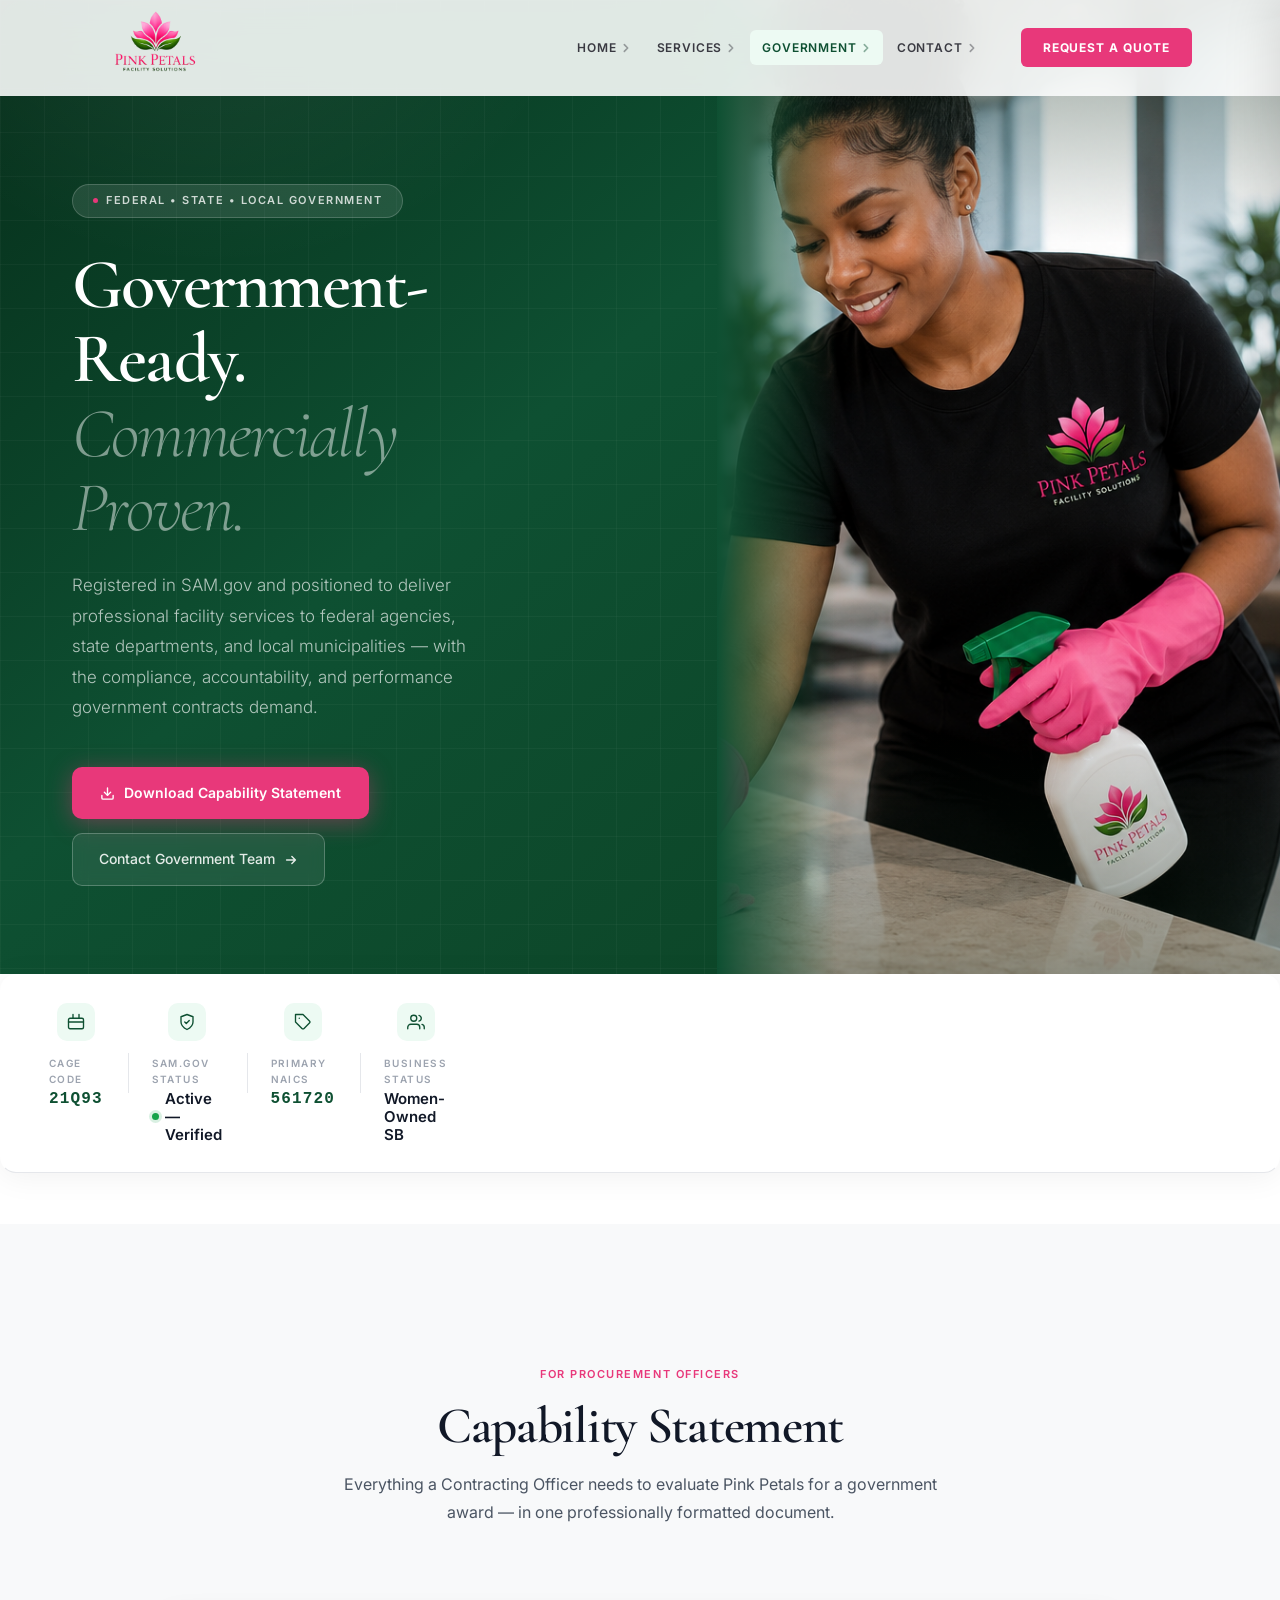
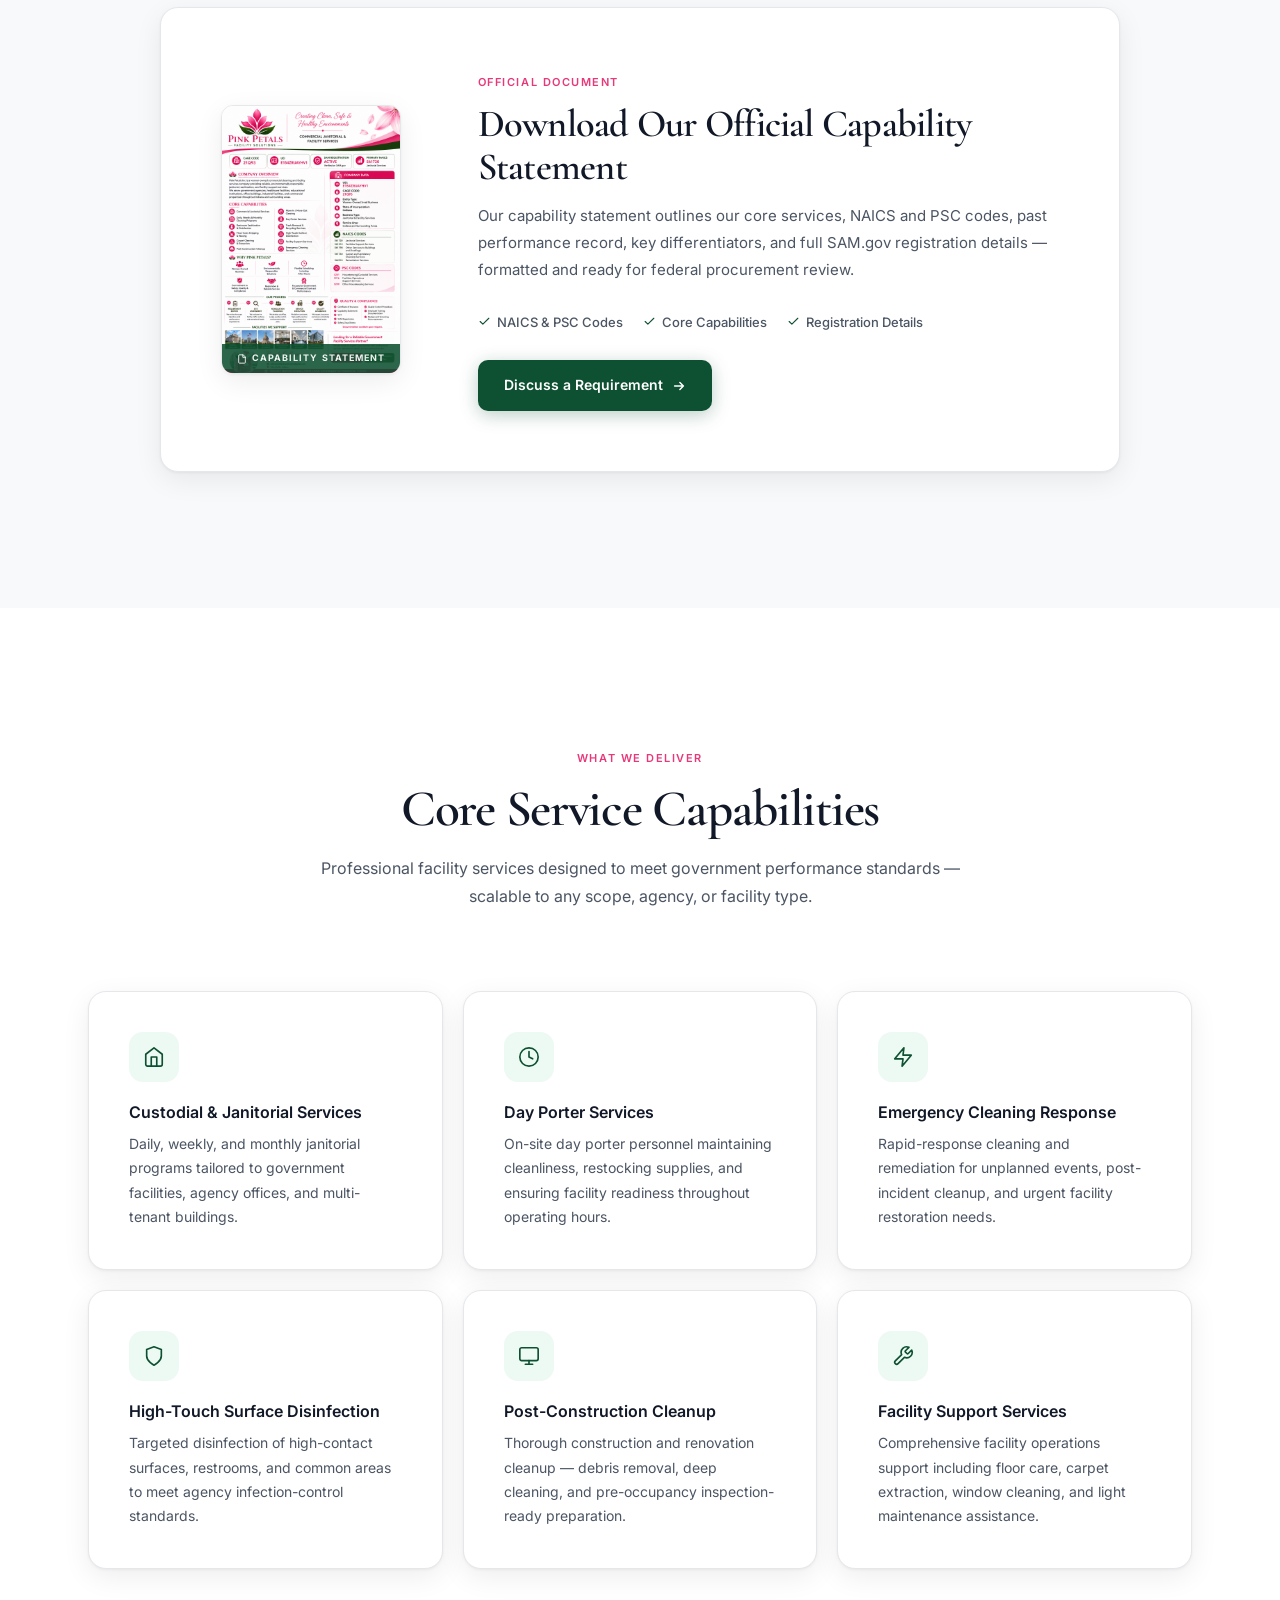
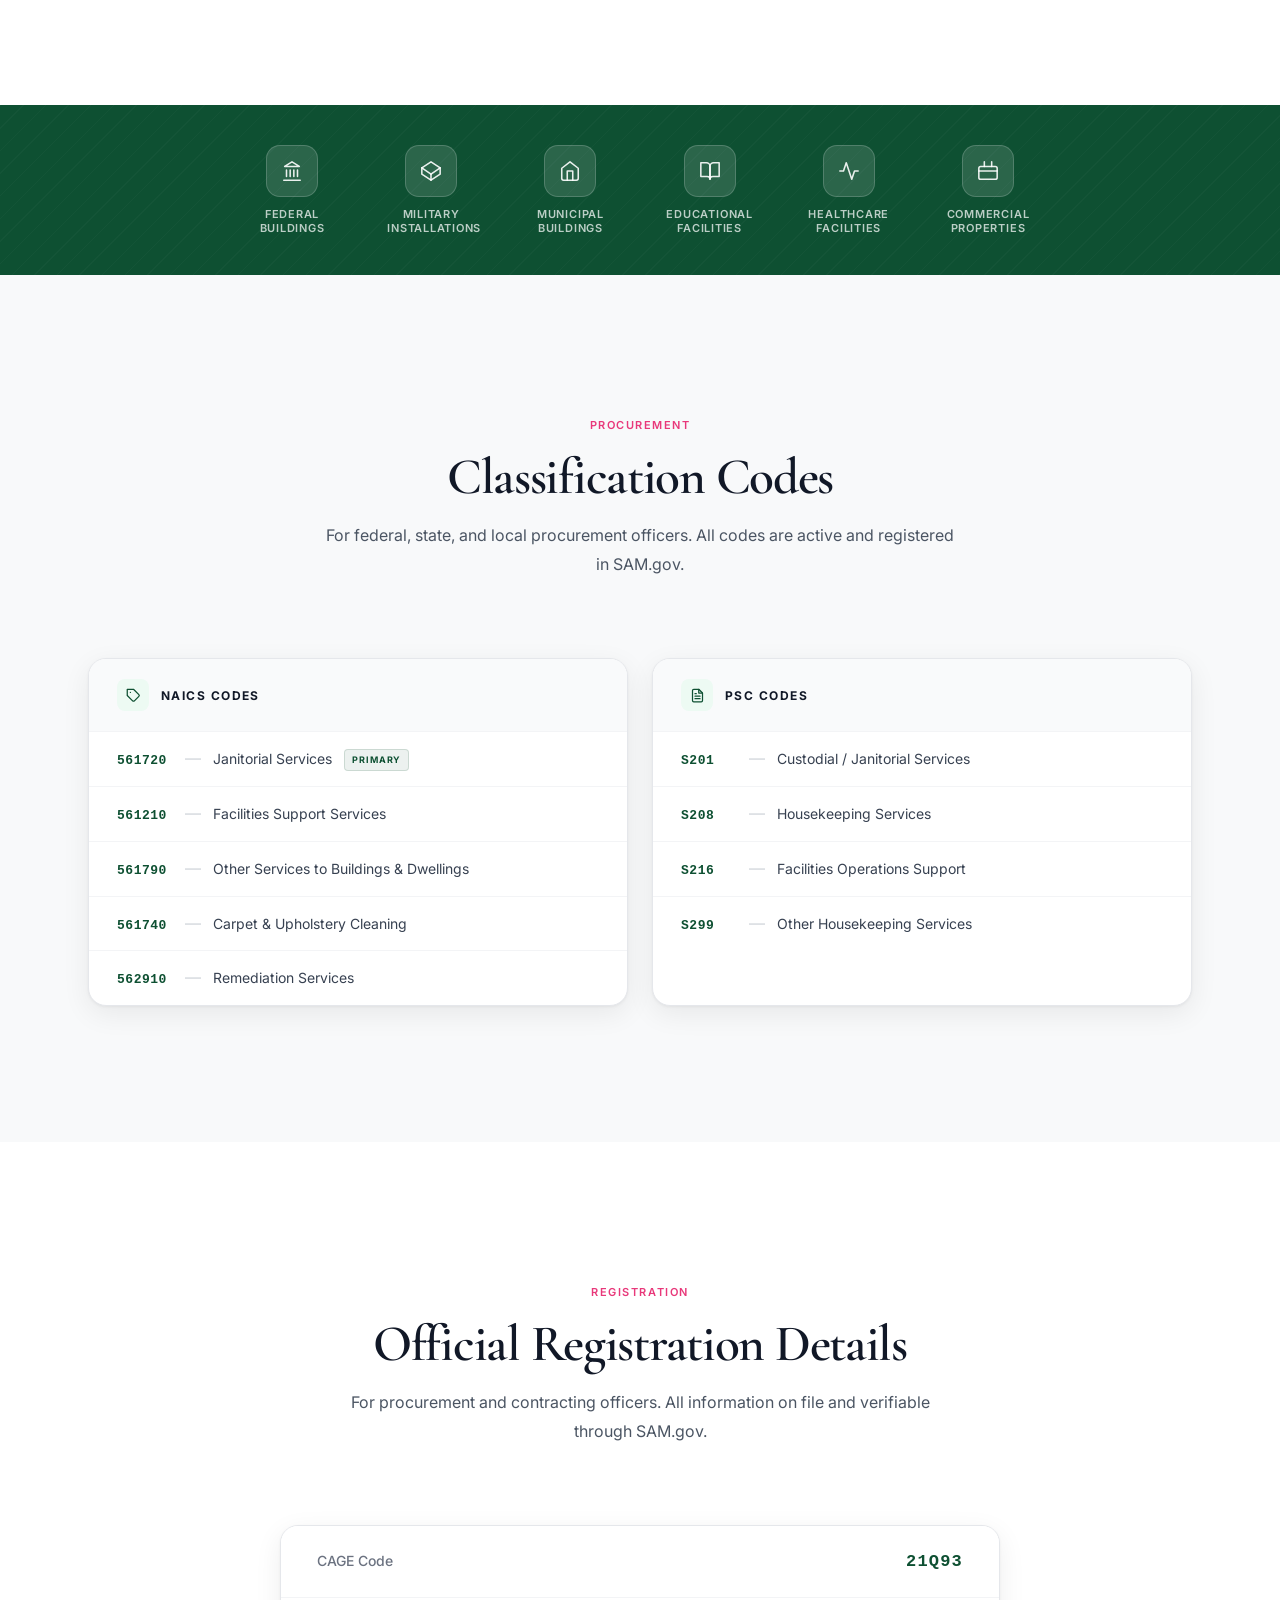
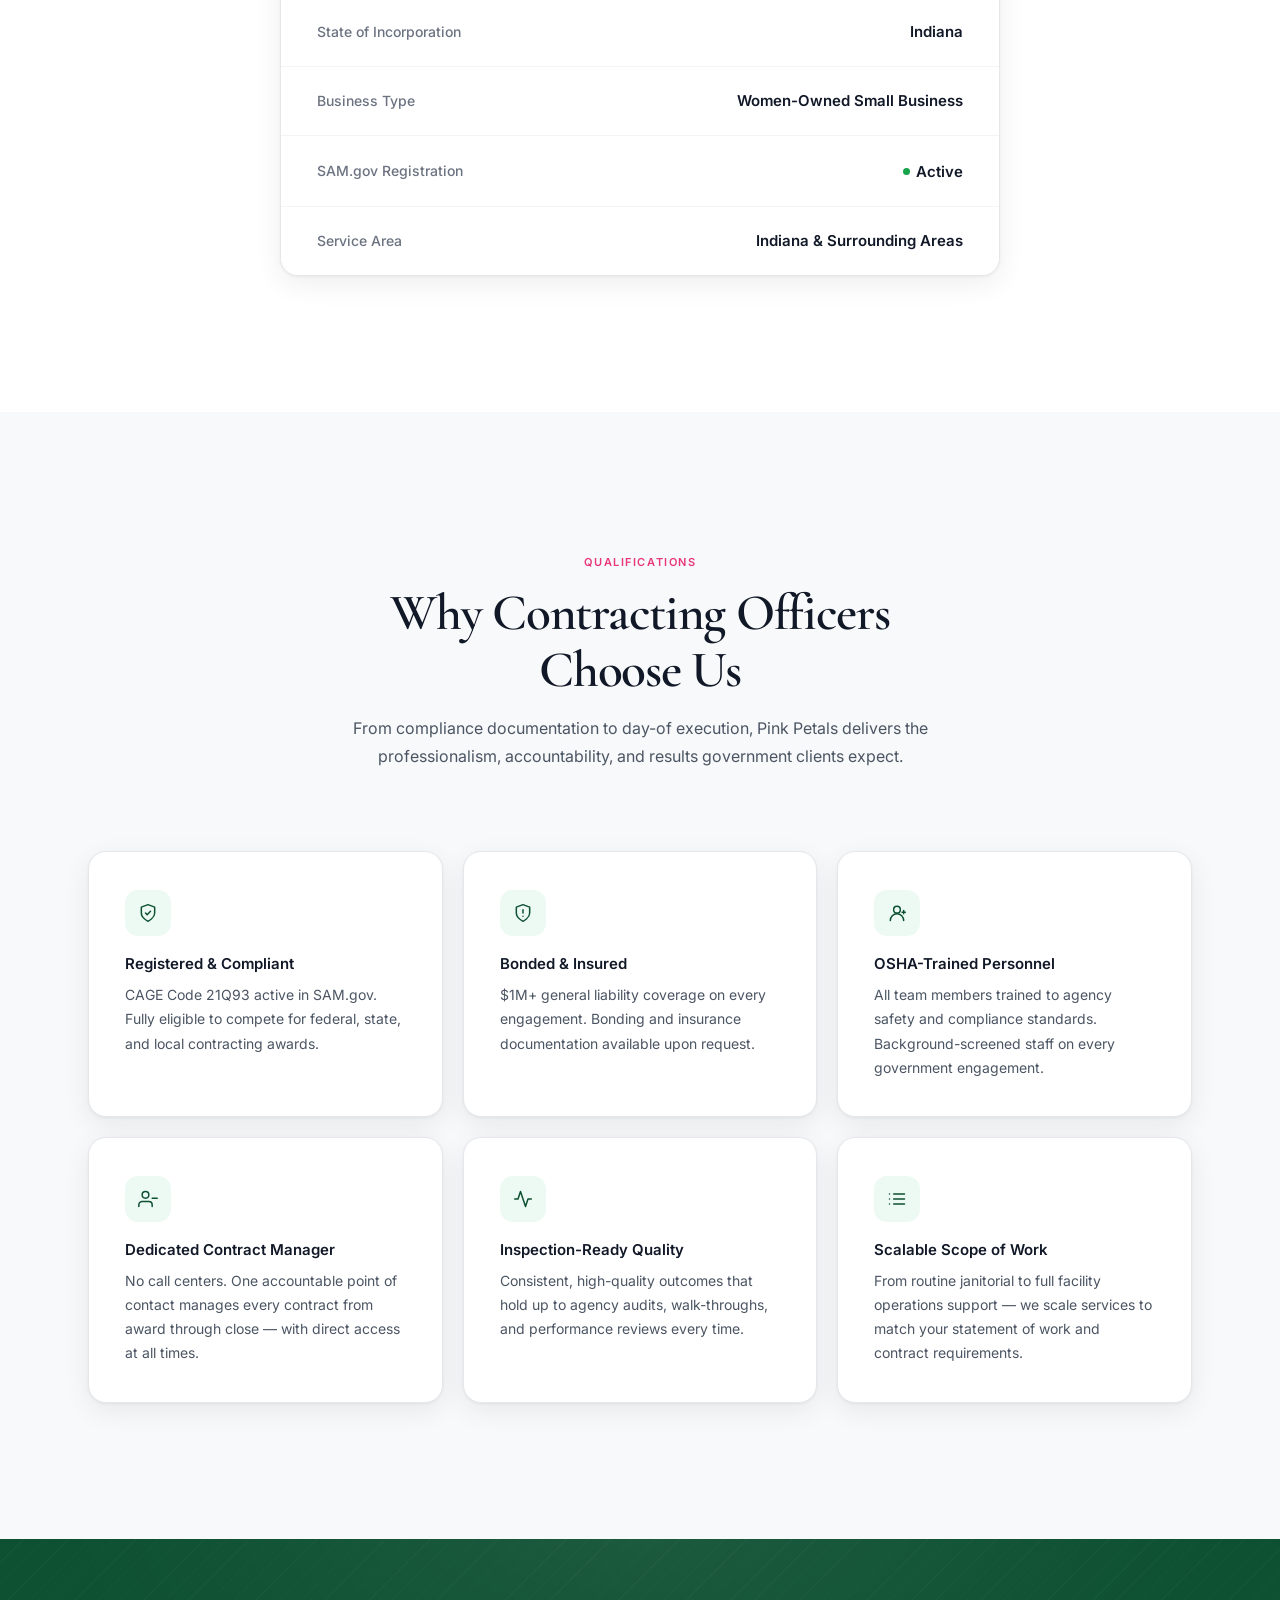
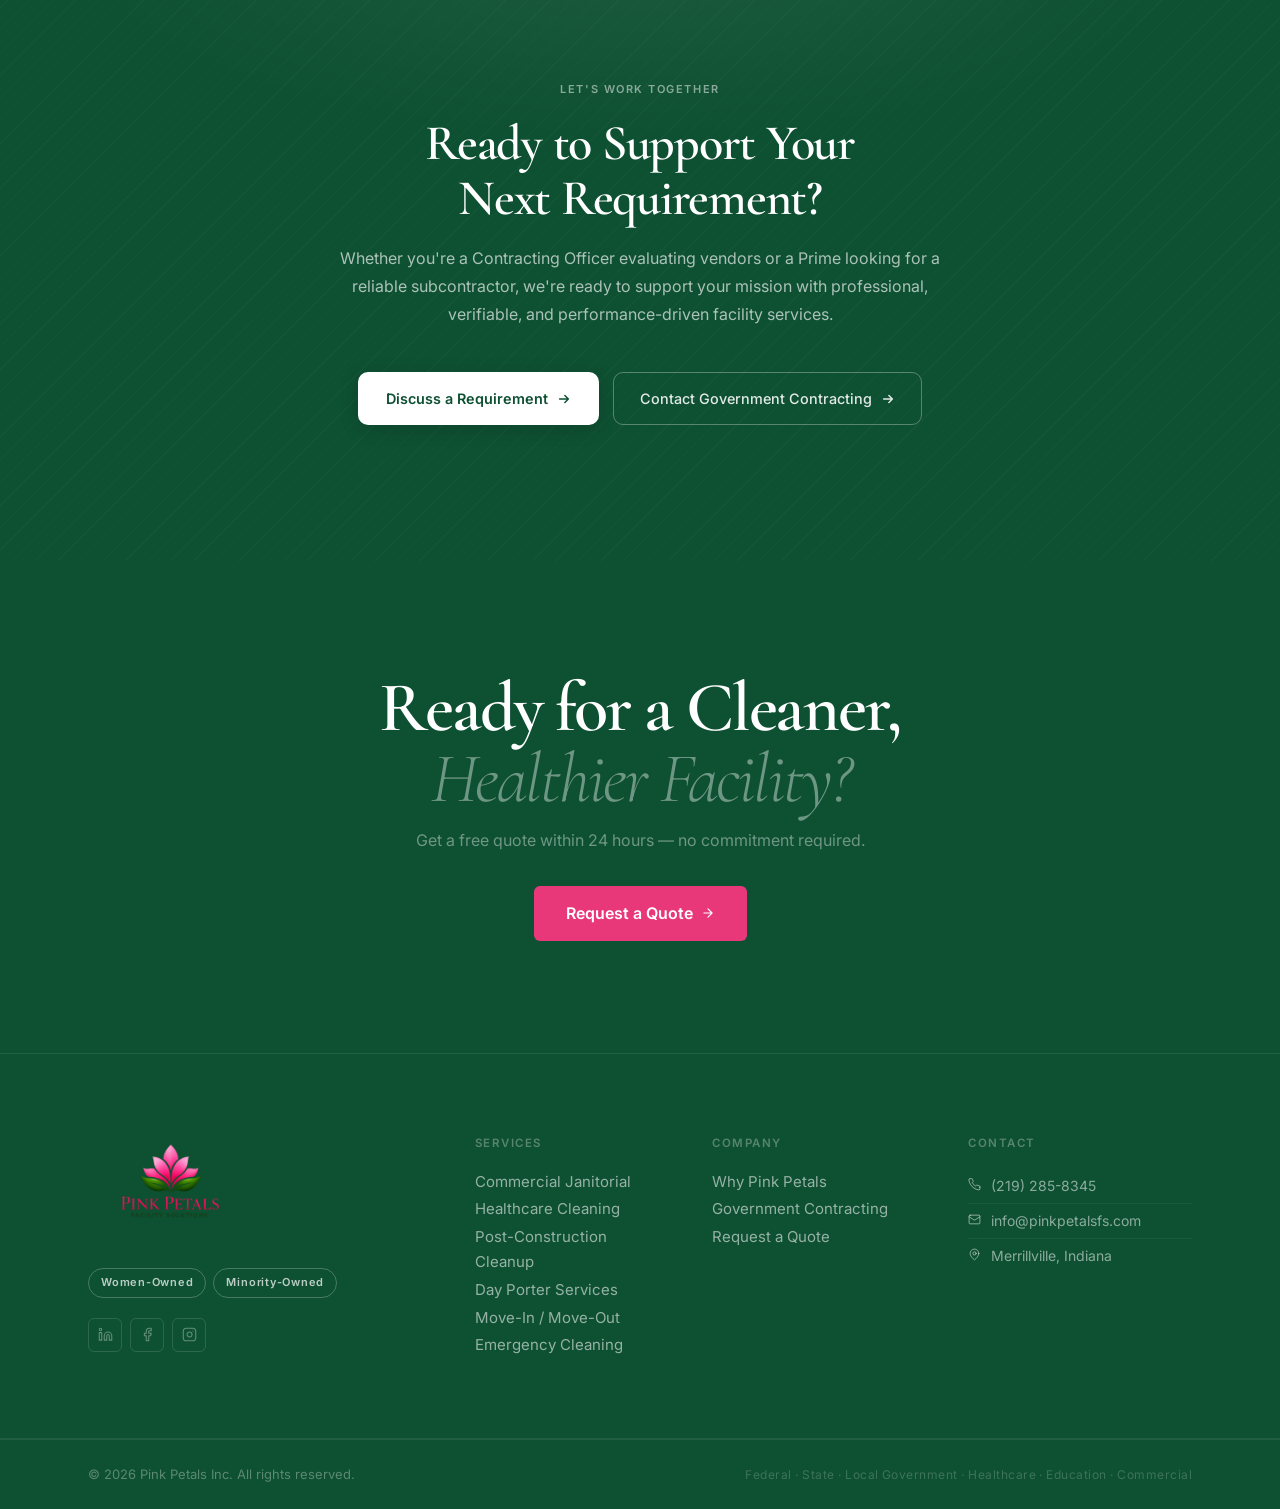
==== commit cd6754ef: "Remove duplicate Capability Statement download CTAs from government page - Capability statement sect" ====
--- a/government.html
+++ b/government.html
@@ -1170,15 +1170,12 @@
             Registration Details
           </span>
         </div>
-        <a href="images/capability-statement.png" download="PinkPetals-CapabilityStatement.png"
-           class="g-btn-dl">
-          <svg width="15" height="15" viewBox="0 0 24 24" fill="none" stroke="currentColor"
-               stroke-width="2.2" stroke-linecap="round" stroke-linejoin="round" aria-hidden="true">
-            <path d="M21 15v4a2 2 0 0 1-2 2H5a2 2 0 0 1-2-2v-4"/>
-            <polyline points="7 10 12 15 17 10"/>
-            <line x1="12" y1="15" x2="12" y2="3"/>
-          </svg>
-          Download Capability Statement
+        <a href="pages/contact.html" class="g-btn-dl">
+          Discuss a Requirement
+          <svg width="14" height="14" viewBox="0 0 16 16" fill="none" aria-hidden="true">
+            <path d="M3 8h10M9 4l4 4-4 4" stroke="currentColor" stroke-width="1.7"
+                  stroke-linecap="round" stroke-linejoin="round"/>
+          </svg>
         </a>
       </div>
 
@@ -1619,18 +1616,15 @@
       </p>
 
       <div class="gov-cta-btns">
-        <a href="images/capability-statement.png" download="PinkPetals-CapabilityStatement.png"
-           class="g-btn-white">
-          <svg width="15" height="15" viewBox="0 0 24 24" fill="none" stroke="currentColor"
-               stroke-width="2.2" stroke-linecap="round" stroke-linejoin="round" aria-hidden="true">
-            <path d="M21 15v4a2 2 0 0 1-2 2H5a2 2 0 0 1-2-2v-4"/>
-            <polyline points="7 10 12 15 17 10"/>
-            <line x1="12" y1="15" x2="12" y2="3"/>
-          </svg>
-          Download Capability Statement
+        <a href="pages/contact.html" class="g-btn-white">
+          Discuss a Requirement
+          <svg width="14" height="14" viewBox="0 0 16 16" fill="none" aria-hidden="true">
+            <path d="M3 8h10M9 4l4 4-4 4" stroke="currentColor" stroke-width="1.7"
+                  stroke-linecap="round" stroke-linejoin="round"/>
+          </svg>
         </a>
         <a href="pages/contact.html" class="g-btn-outline-white">
-          Contact Government Team
+          Contact Government Contracting
           <svg width="14" height="14" viewBox="0 0 16 16" fill="none" aria-hidden="true">
             <path d="M3 8h10M9 4l4 4-4 4" stroke="currentColor" stroke-width="1.7"
                   stroke-linecap="round" stroke-linejoin="round"/>
